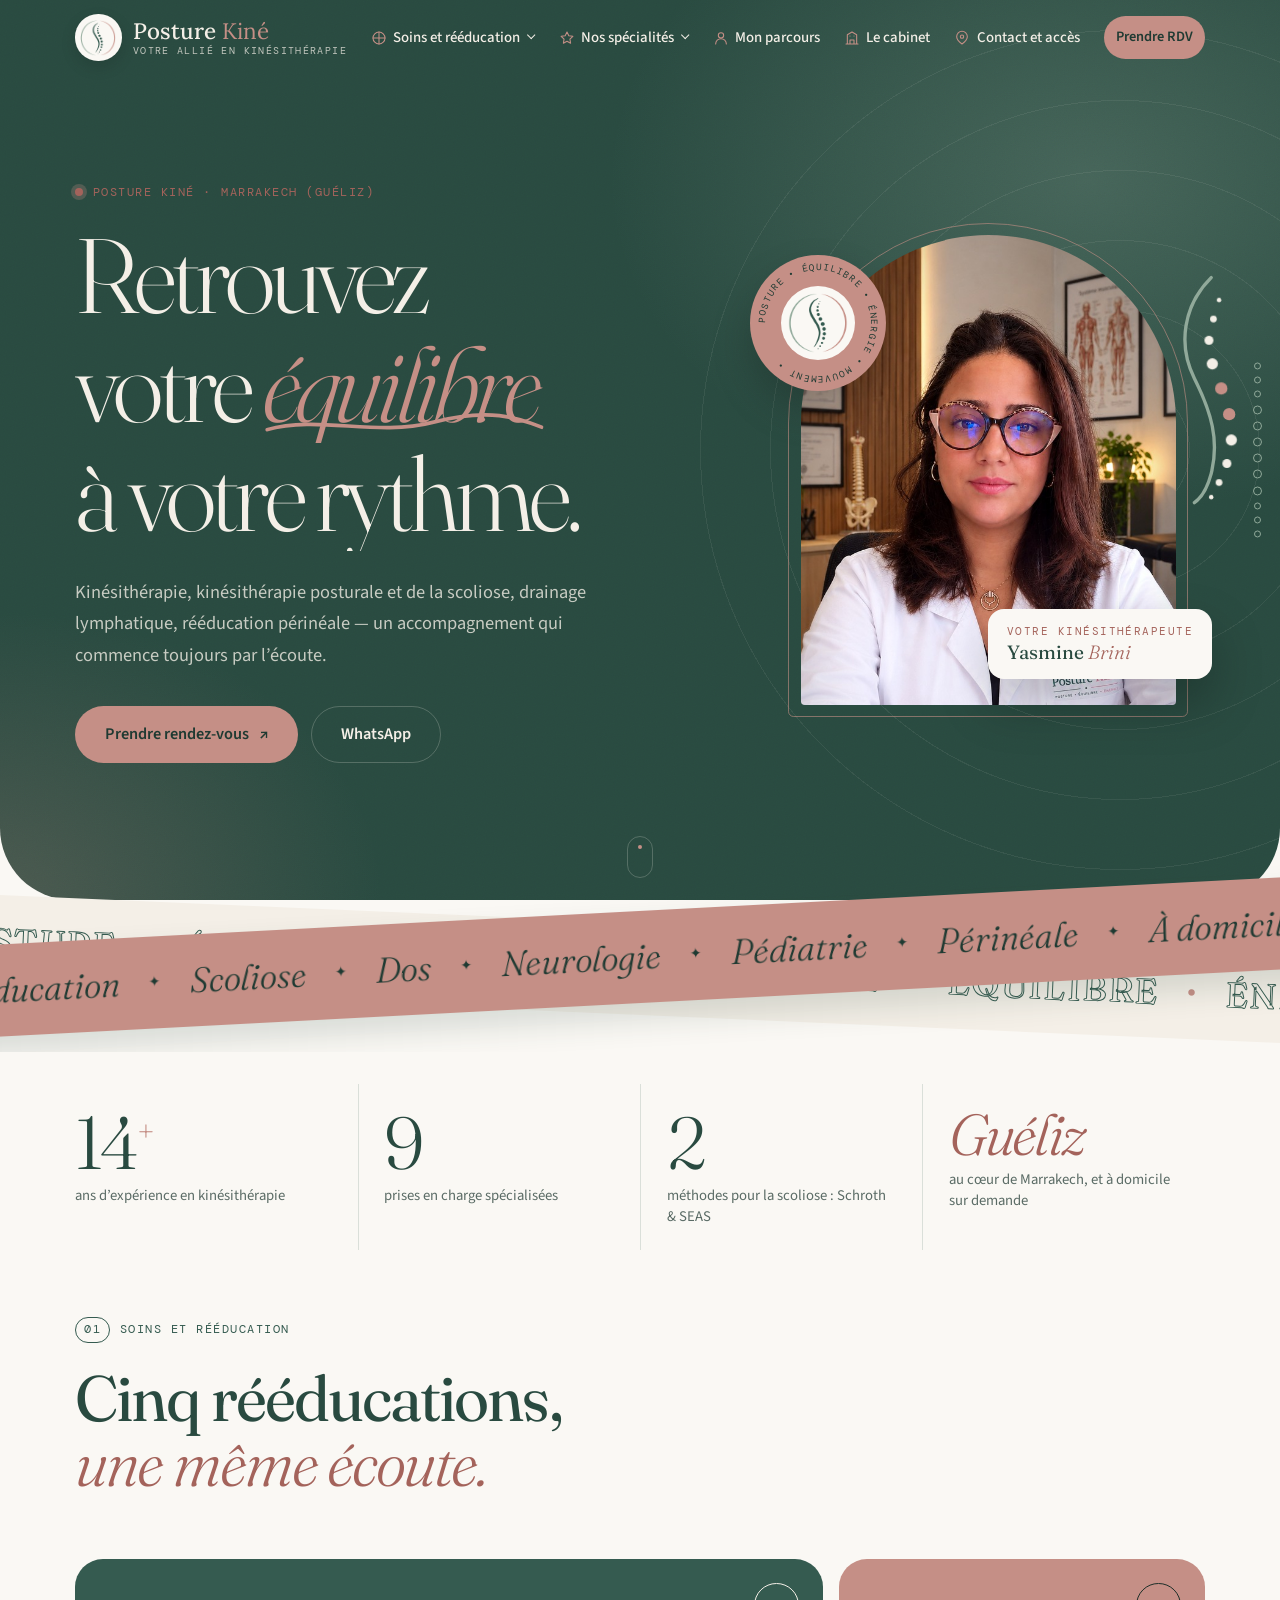
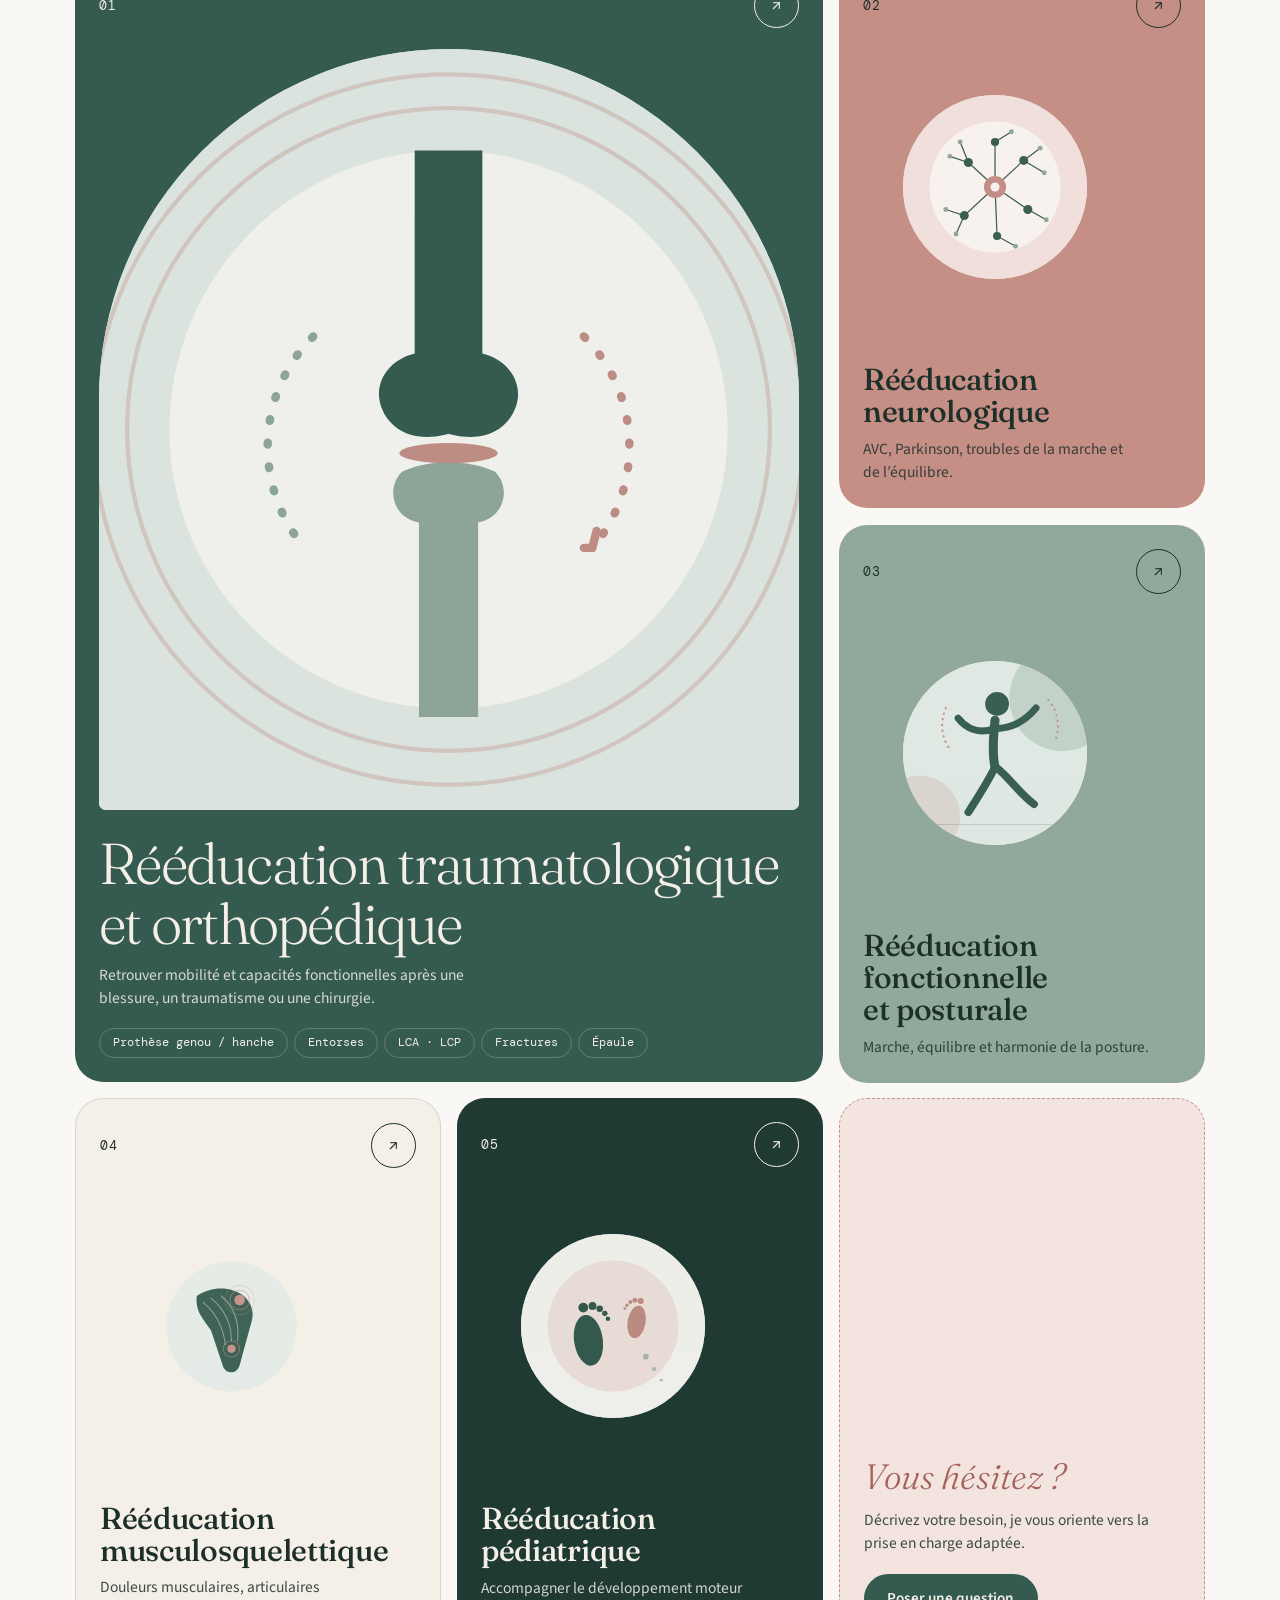
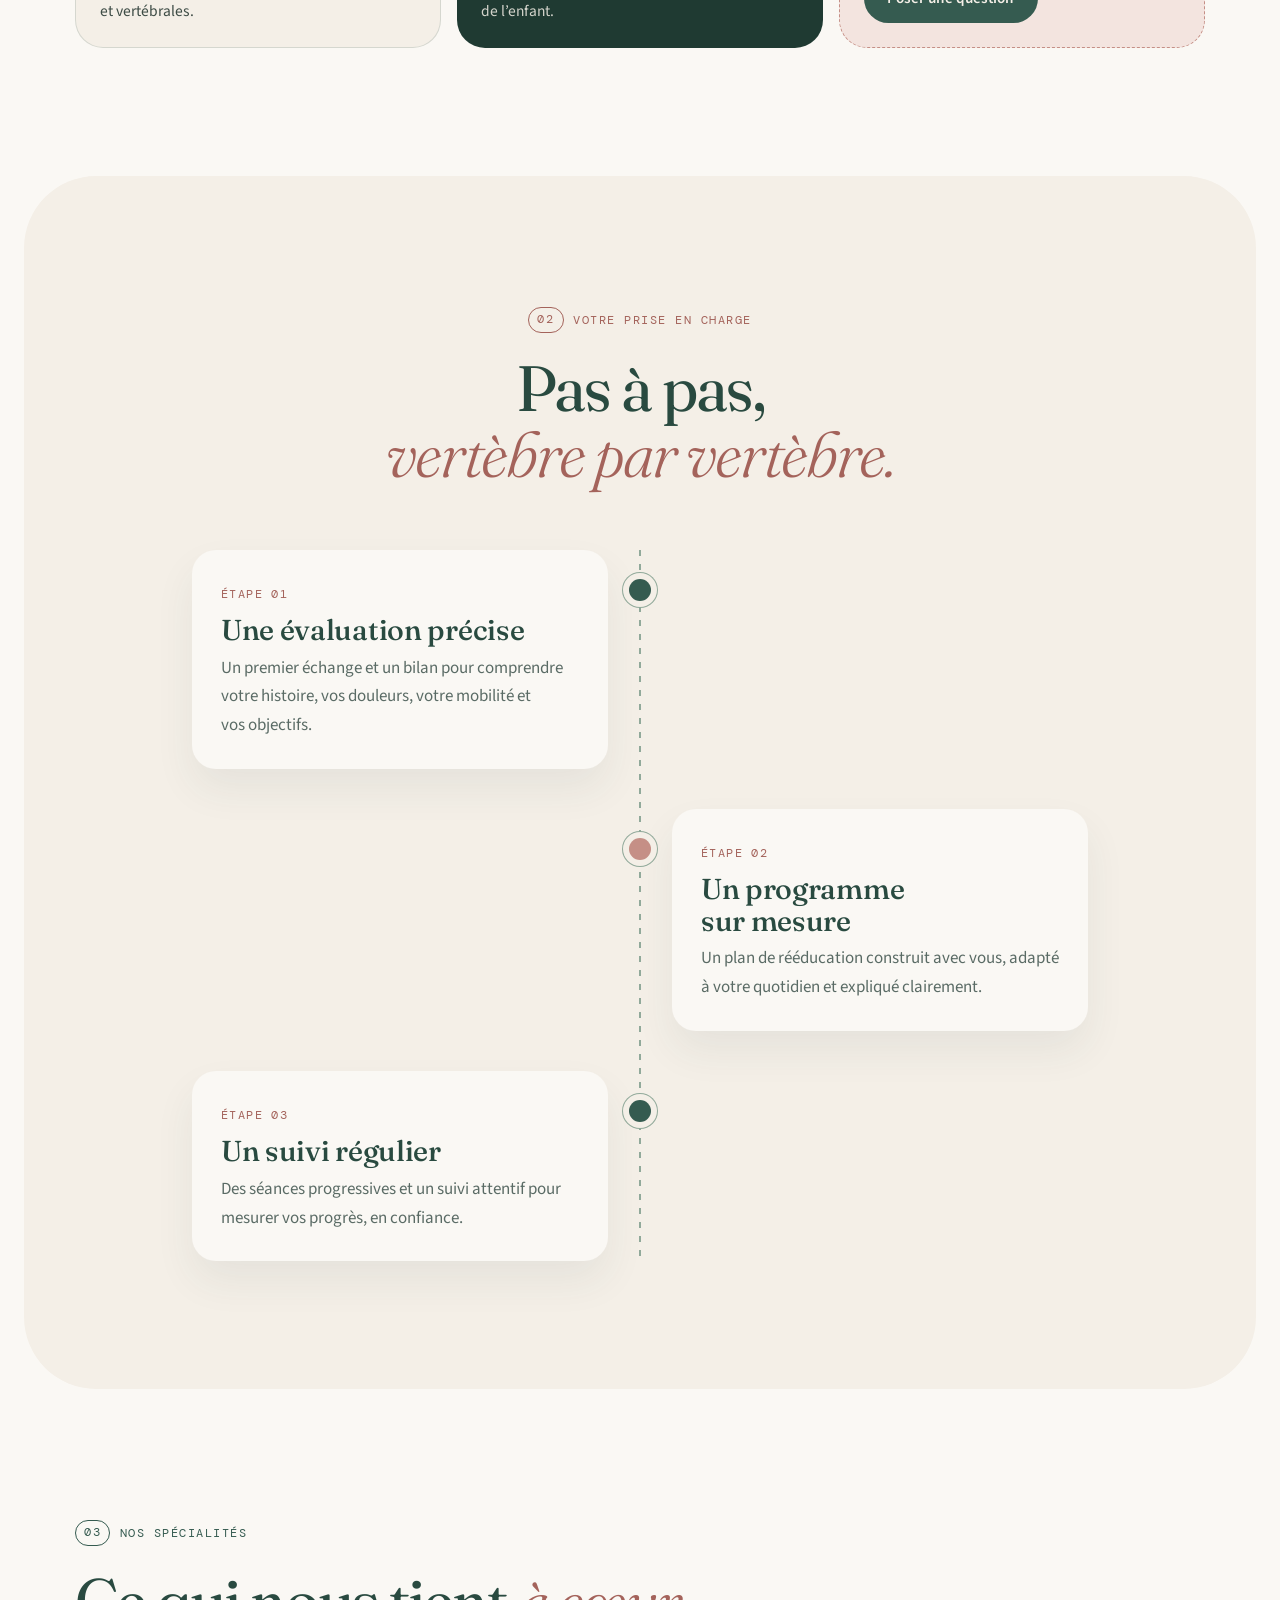
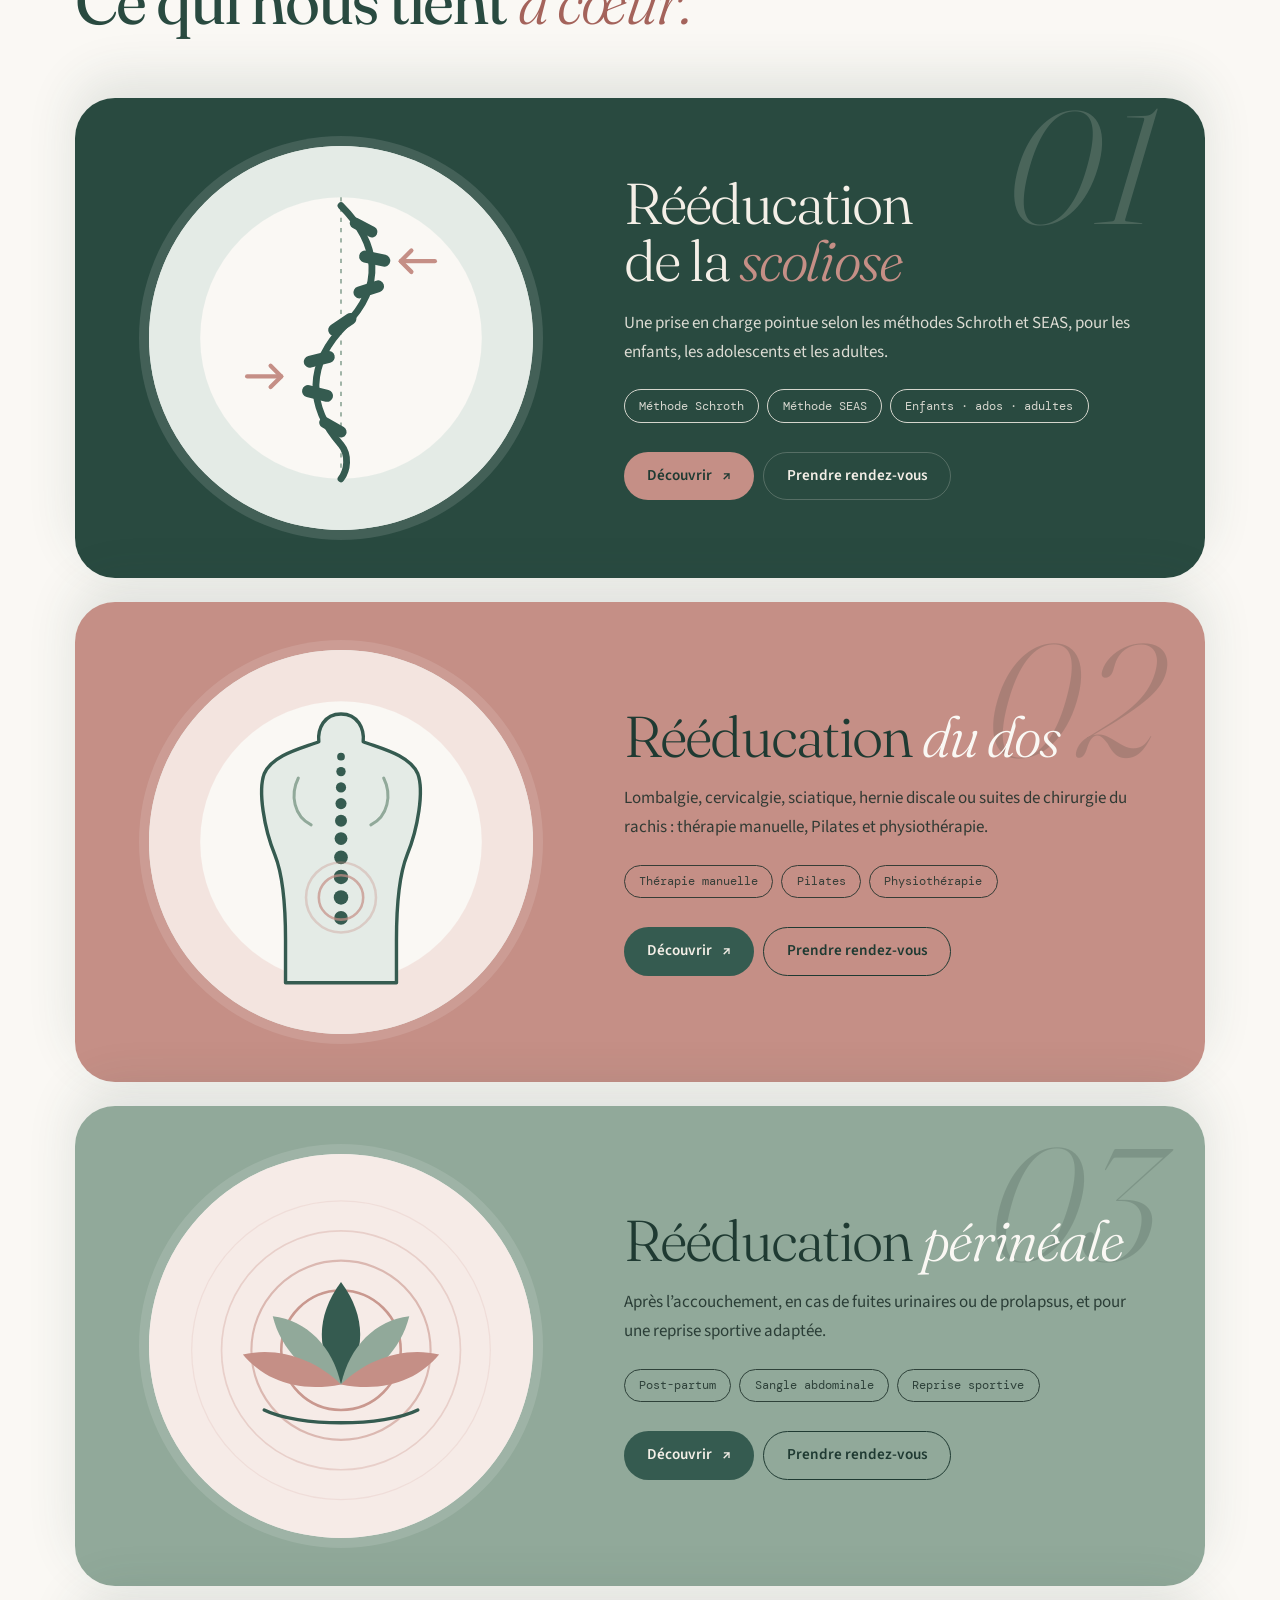
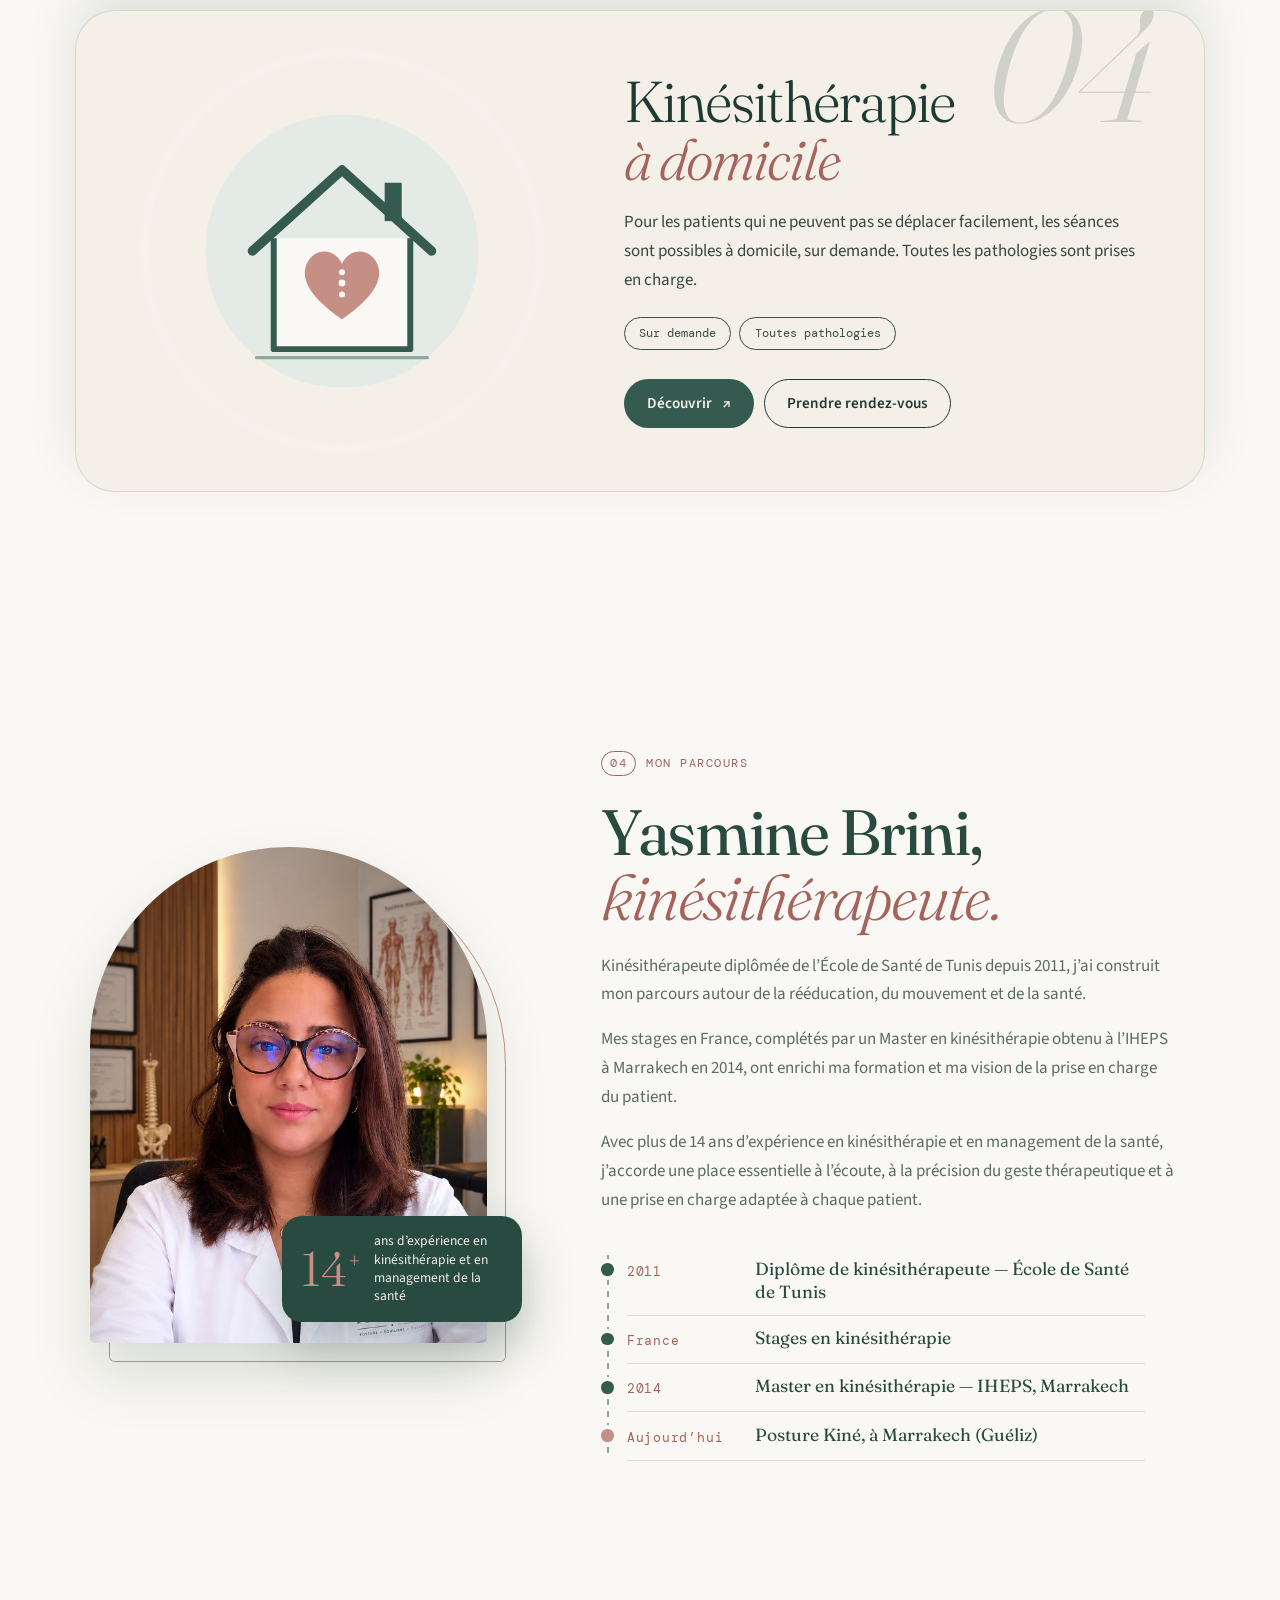
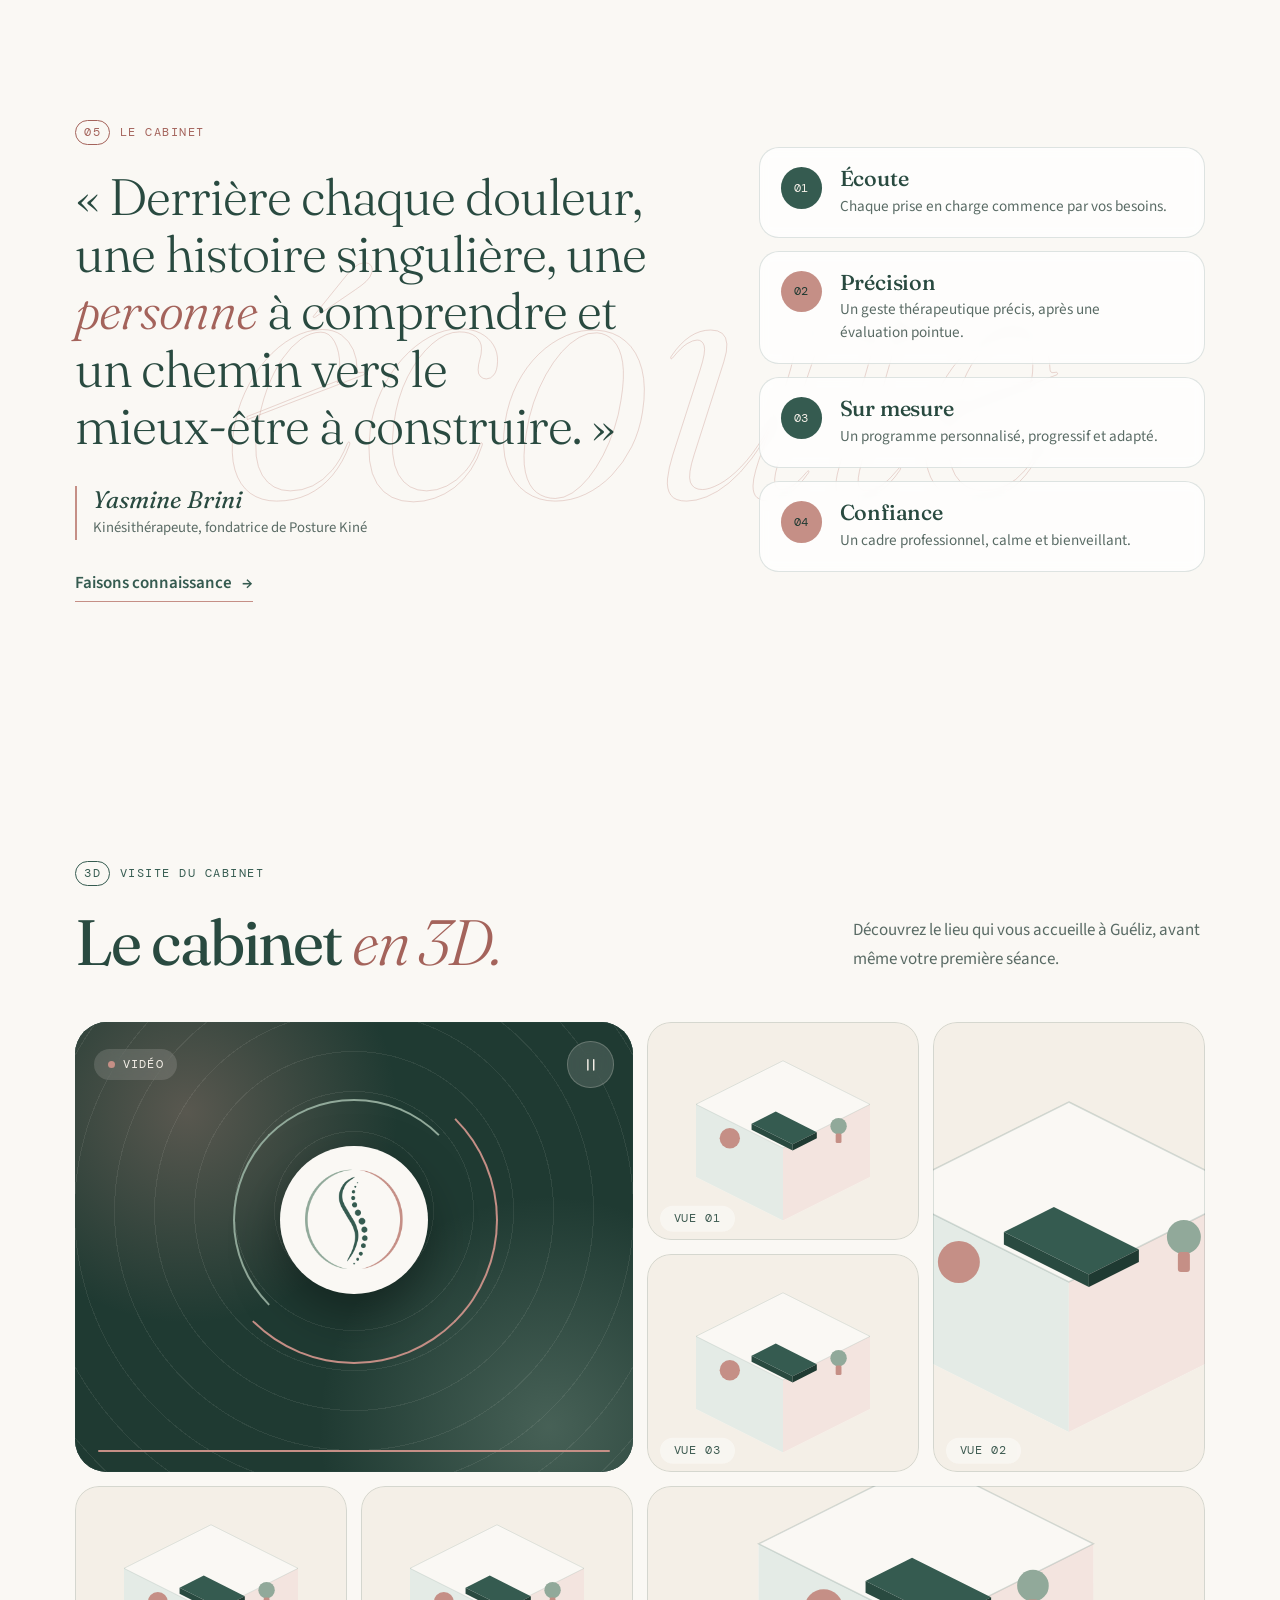
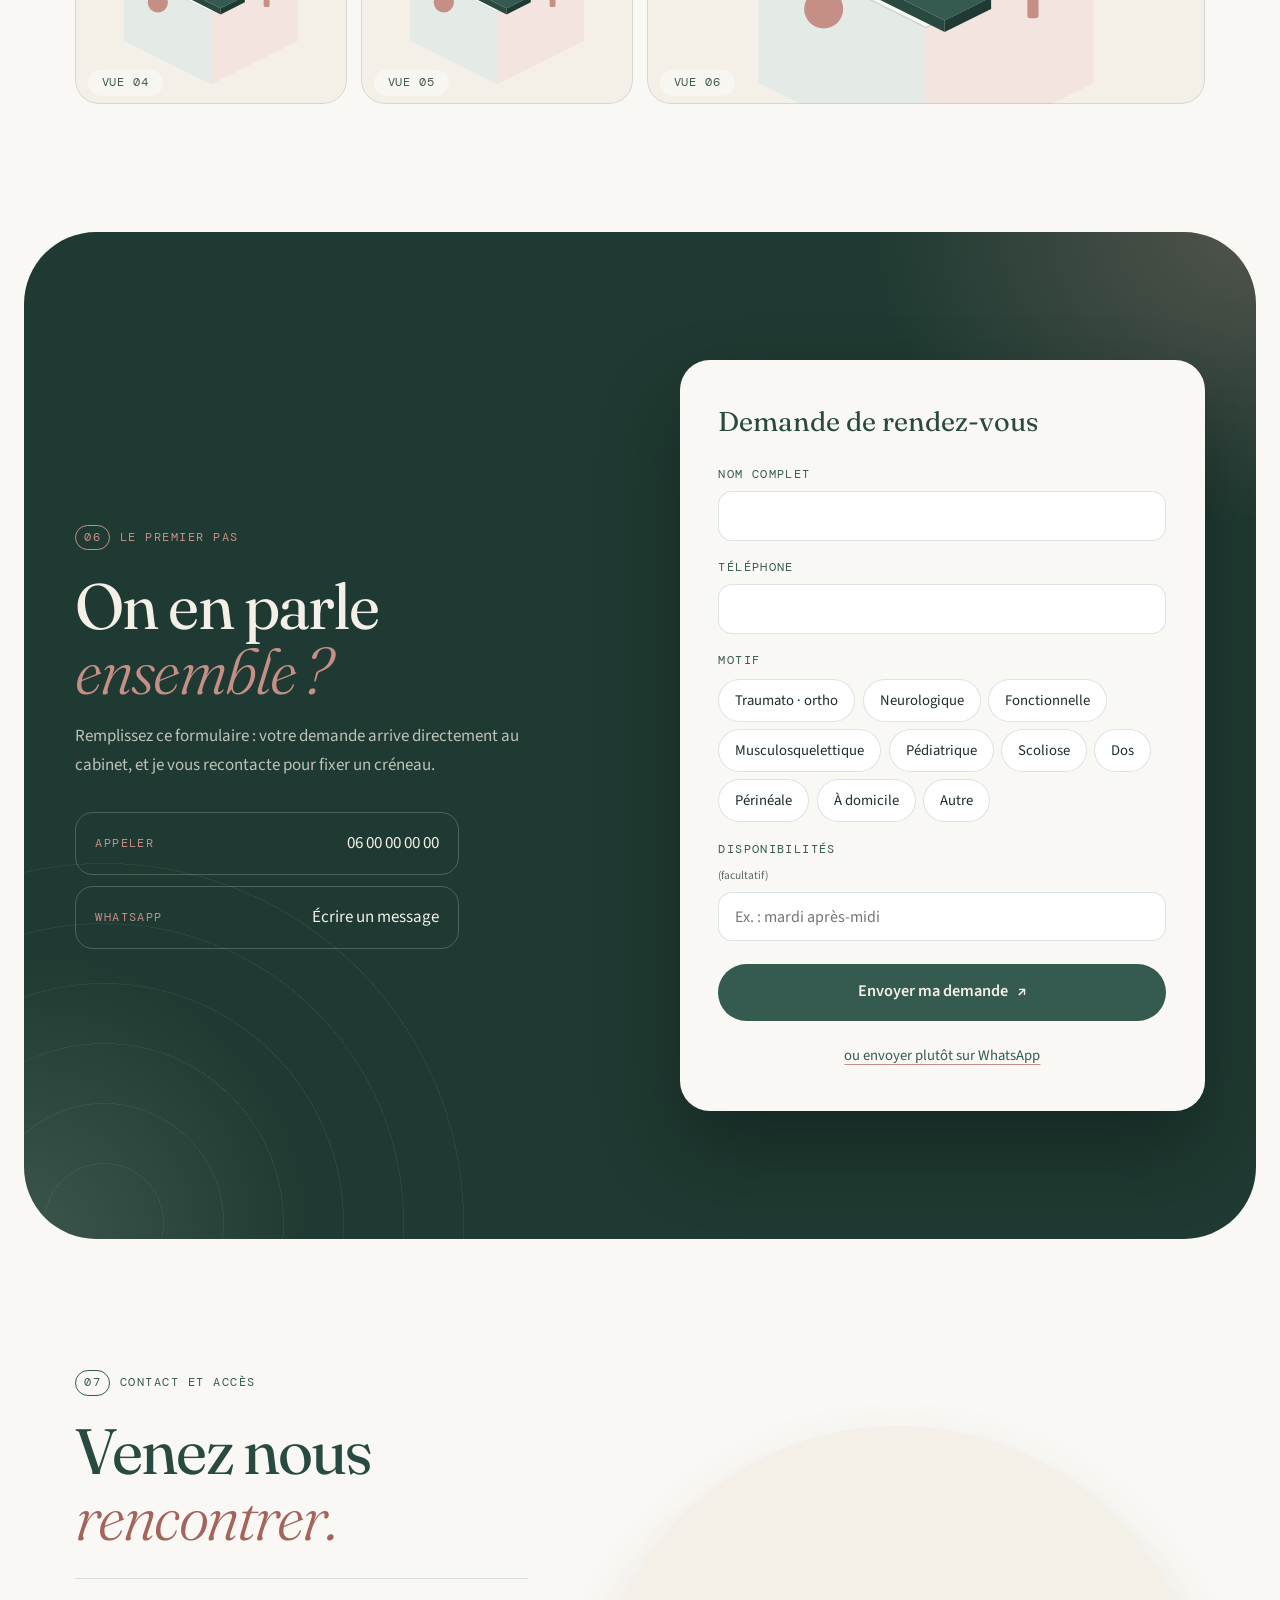
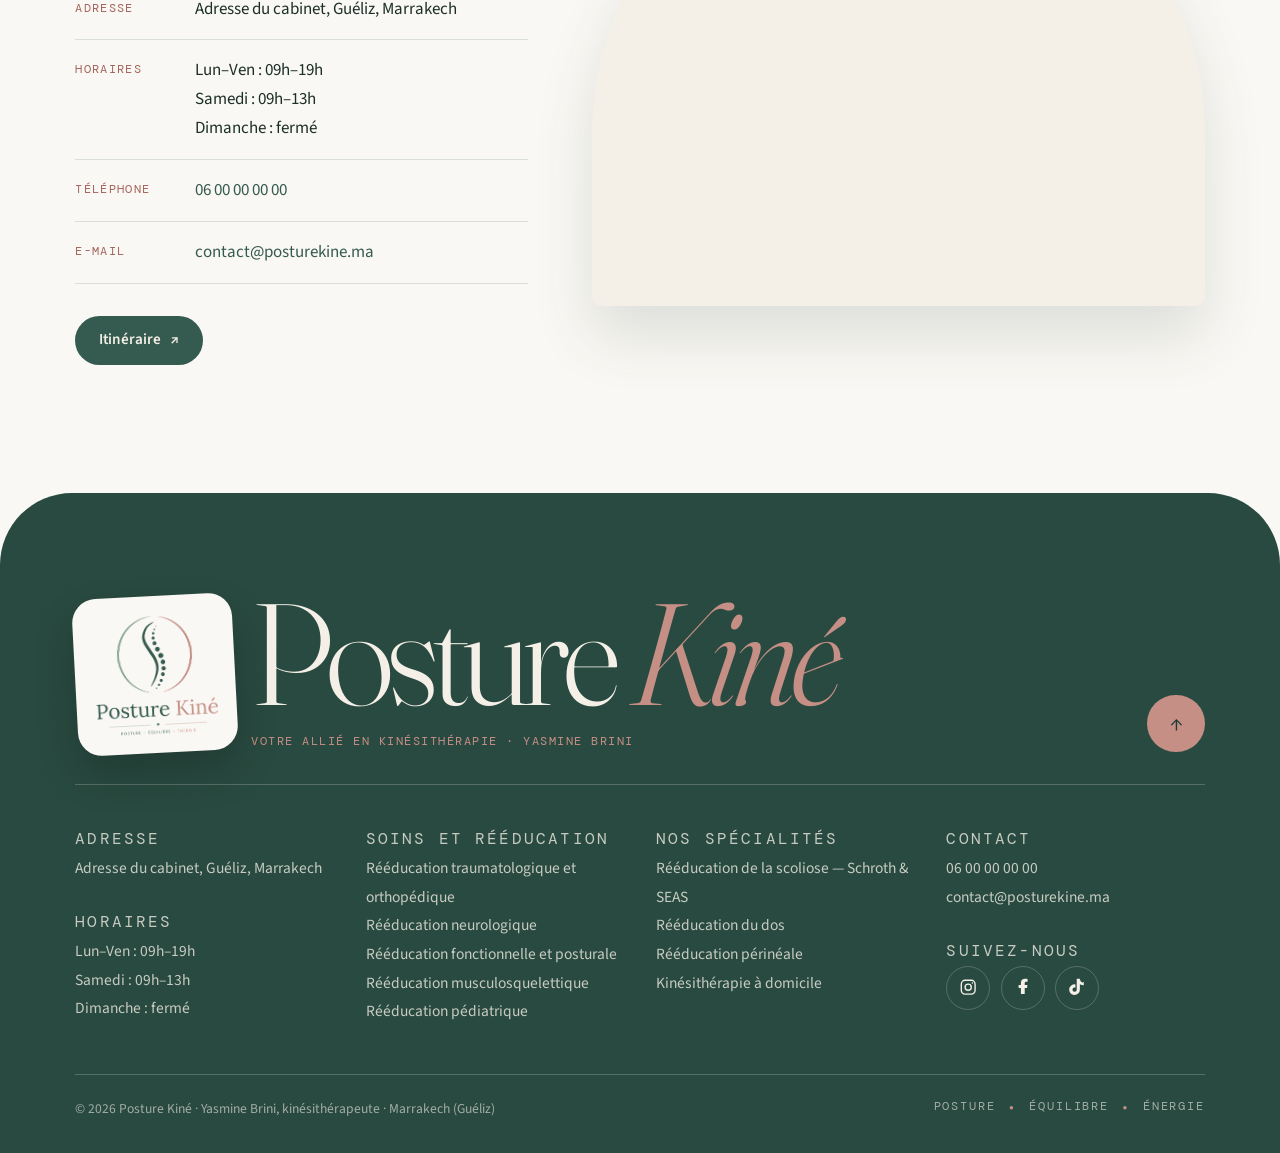
==== index.html @ db1b1964 "Initial commit" ====
<!doctype html>
<html lang="fr">
<head>
  <meta charset="UTF-8" />
  <meta name="viewport" content="width=device-width, initial-scale=1.0, viewport-fit=cover" />
  <meta name="theme-color" content="#294a40" />
  <title>Posture Kiné — Votre allié en kinésithérapie à Marrakech</title>
  <meta name="description" content="Posture Kiné, cabinet de kinésithérapie à Marrakech (Guéliz) : rééducation traumatologique, neurologique, fonctionnelle, pédiatrique, scoliose (Schroth & SEAS), dos, périnéale et à domicile. Yasmine Brini, kinésithérapeute." />
  <link rel="preconnect" href="https://fonts.googleapis.com" />
  <link rel="preconnect" href="https://fonts.gstatic.com" crossorigin />
  <link href="https://fonts.googleapis.com/css2?family=DM+Mono:wght@400;500&family=Fraunces:ital,opsz,wght@0,9..144,300..600;1,9..144,300..500&family=Lora:wght@400;500&family=Source+Sans+3:wght@400;500;600&display=swap" rel="stylesheet" />
  <link rel="icon" type="image/png" href="images/logo-emblem.png" />
  <link rel="stylesheet" href="style.css" />
  <script>
    // Intro avec le logo : une seule fois par visite, jamais si l'utilisateur limite les animations
    (function () {
      var root = document.documentElement
      var seen = false
      try { seen = sessionStorage.getItem('pk-intro') === '1'; sessionStorage.setItem('pk-intro', '1') } catch (e) {}
      if (seen || matchMedia('(prefers-reduced-motion: reduce)').matches) { root.classList.add('no-intro'); return }
      root.classList.add('is-intro')
      setTimeout(function () { root.classList.remove('is-intro') }, 1700)
    })()
  </script>
</head>
<body>

<div class="intro" aria-hidden="true">
  <div class="intro__emblem">
    <svg class="intro__arcs" viewBox="0 0 200 200">
      <path class="intro__arc intro__arc--sage" d="M92 12 A88 88 0 0 0 88 188"/>
      <path class="intro__arc intro__arc--rose" d="M108 12 A88 88 0 0 1 112 188"/>
    </svg>
    <img src="images/logo-emblem.png" alt="" />
  </div>
  <p class="intro__name">Posture <em>Kiné</em></p>
  <p class="intro__tag">Posture · Équilibre · Énergie</p>
</div>

<div data-site-header></div>

<main id="main">

  <!-- ═════════ HERO ═════════ -->
  <section class="hero" id="accueil" aria-label="Accueil">
    <div class="hero__grain" aria-hidden="true"></div>
    <div class="hero__rings" aria-hidden="true"></div>

    <div class="hero__shell">
      <div class="hero__content">
        <p class="label label--rose"><span class="label__dot"></span>Posture Kiné · <span data-city>Marrakech (Guéliz)</span></p>
        <h1 class="hero__title">
          <span class="line"><span>Retrouvez</span></span>
          <span class="line"><span>votre <em>équilibre<svg class="scribble" viewBox="0 0 300 24" preserveAspectRatio="none" aria-hidden="true"><path d="M4 16 C60 4 120 22 180 10 S270 6 296 14"/></svg></em></span></span>
          <span class="line"><span>à votre rythme.</span></span>
        </h1>
        <p class="hero__lead">Kinésithérapie, kinésithérapie posturale et de la scoliose, drainage lymphatique, rééducation périnéale — un accompagnement qui commence toujours par l’écoute.</p>
        <div class="hero__cta">
          <a class="cta cta--rose cta--lg" href="#prendre-rendez-vous">Prendre rendez-vous <span class="cta__arrow" aria-hidden="true">↗</span></a>
          <a class="cta cta--line-light cta--lg" href="#" data-whatsapp target="_blank" rel="noopener noreferrer">WhatsApp</a>
        </div>
      </div>

      <div class="hero__visual">
        <div class="hero__arch">
          <div class="media media--arch" data-label="Photo de Yasmine Brini">
            <img src="images/yasmine-brini.jpg" alt="Yasmine Brini, kinésithérapeute" width="900" height="1125" fetchpriority="high" />
          </div>
        </div>

        <!-- badge circulaire qui tourne -->
        <div class="spin-badge" aria-hidden="true">
          <svg viewBox="0 0 200 200">
            <defs><path id="circle-path" d="M100 100 m-78 0 a78 78 0 1 1 156 0 a78 78 0 1 1 -156 0"/></defs>
            <text><textPath href="#circle-path">POSTURE • ÉQUILIBRE • ÉNERGIE • MOUVEMENT • </textPath></text>
          </svg>
          <span class="spin-badge__center"><img src="images/logo-emblem.png" alt="" width="64" height="64" /></span>
        </div>

        <!-- colonne animée -->
        <svg class="hero__spine" viewBox="0 0 120 420" aria-hidden="true">
          <path class="hero__spine-line" d="M70 10 C20 60 10 130 40 190 C70 250 85 300 70 360 C62 390 50 405 40 412"/>
          <g class="hero__spine-dots">
            <circle cx="84" cy="50" r="4"/><circle cx="74" cy="84" r="6"/><circle cx="66" cy="122" r="8"/><circle cx="72" cy="164" r="10"/>
            <circle cx="88" cy="208" r="11"/><circle cx="102" cy="254" r="11"/><circle cx="106" cy="300" r="10"/><circle cx="98" cy="342" r="8"/>
            <circle cx="84" cy="376" r="6"/><circle cx="70" cy="402" r="4"/>
          </g>
        </svg>

        <div class="hero__note">
          <span class="hero__note-kicker">Votre kinésithérapeute</span>
          <span class="hero__note-text">Yasmine <em>Brini</em></span>
        </div>
      </div>
    </div>

    <a class="hero__scroll" href="#soins" aria-label="Découvrir les soins"><span></span></a>
  </section>

  <!-- ═════════ RUBANS CROISÉS ═════════ -->
  <div class="ribbons" aria-hidden="true">
    <div class="ribbon ribbon--rose">
      <div class="ribbon__track">
        <span>Rééducation</span><b>✦</b><span>Scoliose</span><b>✦</b><span>Dos</span><b>✦</b><span>Neurologie</span><b>✦</b><span>Pédiatrie</span><b>✦</b><span>Périnéale</span><b>✦</b><span>À domicile</span><b>✦</b>
        <span>Rééducation</span><b>✦</b><span>Scoliose</span><b>✦</b><span>Dos</span><b>✦</b><span>Neurologie</span><b>✦</b><span>Pédiatrie</span><b>✦</b><span>Périnéale</span><b>✦</b><span>À domicile</span><b>✦</b>
      </div>
    </div>
    <div class="ribbon ribbon--outline">
      <div class="ribbon__track ribbon__track--reverse">
        <span>Posture</span><b>●</b><span>Équilibre</span><b>●</b><span>Énergie</span><b>●</b><span>Posture</span><b>●</b><span>Équilibre</span><b>●</b><span>Énergie</span><b>●</b>
        <span>Posture</span><b>●</b><span>Équilibre</span><b>●</b><span>Énergie</span><b>●</b><span>Posture</span><b>●</b><span>Équilibre</span><b>●</b><span>Énergie</span><b>●</b>
      </div>
    </div>
  </div>

  <!-- ═════════ CHIFFRES ═════════ -->
  <section class="stats" aria-label="Posture Kiné en chiffres">
    <ul class="stats__list section__inner">
      <li class="stat reveal"><span class="stat__num"><span data-count="14">14</span><sup>+</sup></span><span class="stat__label">ans d’expérience en kinésithérapie</span></li>
      <li class="stat reveal"><span class="stat__num"><span data-count="9">9</span></span><span class="stat__label">prises en charge spécialisées</span></li>
      <li class="stat reveal"><span class="stat__num"><span data-count="2">2</span></span><span class="stat__label">méthodes pour la scoliose : Schroth &amp; SEAS</span></li>
      <li class="stat reveal"><span class="stat__num stat__num--text">Guéliz</span><span class="stat__label">au cœur de Marrakech, et à domicile sur demande</span></li>
    </ul>
  </section>

  <!-- ═════════ 01 SOINS ET RÉÉDUCATION (BENTO) ═════════ -->
  <section class="section soins" id="soins">
    <div class="section__inner">
      <div class="section-head reveal">
        <p class="label"><span class="label__num">01</span>Soins et rééducation</p>
        <h2>Cinq rééducations,<br /><em>une même écoute.</em></h2>
      </div>

      <ul class="bento">
        <li class="tile tile--forest tile--big reveal">
          <div class="tile__top"><span class="tile__num">01</span><span class="tile__go" aria-hidden="true">↗</span></div>
          <div class="tile__media media" data-label="Traumatologique et orthopédique"><img src="images/reeducation-traumatologique-orthopedique.jpg" alt="" loading="lazy" /></div>
          <h3>Rééducation traumatologique et orthopédique</h3>
          <p>Retrouver mobilité et capacités fonctionnelles après une blessure, un traumatisme ou une chirurgie.</p>
          <ul class="tile__tags"><li>Prothèse genou / hanche</li><li>Entorses</li><li>LCA · LCP</li><li>Fractures</li><li>Épaule</li></ul>
          <a class="tile__link" href="soins/reeducation-traumatologique-orthopedique.html"><span class="sr-only">Découvrir : Rééducation traumatologique et orthopédique</span></a>
        </li>
        <li class="tile tile--rose reveal">
          <div class="tile__top"><span class="tile__num">02</span><span class="tile__go" aria-hidden="true">↗</span></div>
          <div class="tile__media media tile__media--round" data-label="Neurologique"><img src="images/reeducation-neurologique.jpg" alt="" loading="lazy" /></div>
          <h3>Rééducation neurologique</h3>
          <p>AVC, Parkinson, troubles de la marche et de l’équilibre.</p>
          <a class="tile__link" href="soins/reeducation-neurologique.html"><span class="sr-only">Découvrir : Rééducation neurologique</span></a>
        </li>
        <li class="tile tile--sage reveal">
          <div class="tile__top"><span class="tile__num">03</span><span class="tile__go" aria-hidden="true">↗</span></div>
          <div class="tile__media media tile__media--round" data-label="Fonctionnelle"><img src="images/reeducation-fonctionnelle-posturale.jpg" alt="" loading="lazy" /></div>
          <h3>Rééducation fonctionnelle et posturale</h3>
          <p>Marche, équilibre et harmonie de la posture.</p>
          <a class="tile__link" href="soins/reeducation-fonctionnelle-posturale.html"><span class="sr-only">Découvrir : Rééducation fonctionnelle et posturale</span></a>
        </li>
        <li class="tile tile--ivory reveal">
          <div class="tile__top"><span class="tile__num">04</span><span class="tile__go" aria-hidden="true">↗</span></div>
          <div class="tile__media media tile__media--round" data-label="Musculosquelettique"><img src="images/reeducation-musculosquelettique.jpg" alt="" loading="lazy" /></div>
          <h3>Rééducation musculosquelettique</h3>
          <p>Douleurs musculaires, articulaires et vertébrales.</p>
          <a class="tile__link" href="soins/reeducation-musculosquelettique.html"><span class="sr-only">Découvrir : Rééducation musculosquelettique</span></a>
        </li>
        <li class="tile tile--deep reveal">
          <div class="tile__top"><span class="tile__num">05</span><span class="tile__go" aria-hidden="true">↗</span></div>
          <div class="tile__media media tile__media--round" data-label="Pédiatrique"><img src="images/reeducation-pediatrique.jpg" alt="" loading="lazy" /></div>
          <h3>Rééducation pédiatrique</h3>
          <p>Accompagner le développement moteur de l’enfant.</p>
          <a class="tile__link" href="soins/reeducation-pediatrique.html"><span class="sr-only">Découvrir : Rééducation pédiatrique</span></a>
        </li>
        <li class="tile tile--ask reveal">
          <p class="tile__ask-title">Vous hésitez&nbsp;?</p>
          <p>Décrivez votre besoin, je vous oriente vers la prise en charge adaptée.</p>
          <a class="cta cta--forest" href="#" data-whatsapp target="_blank" rel="noopener noreferrer">Poser une question</a>
        </li>
      </ul>
    </div>
  </section>

  <!-- ═════════ 02 PRISE EN CHARGE (colonne vertébrale) ═════════ -->
  <section class="section parcours" id="prise-en-charge">
    <div class="section__inner">
      <div class="section-head section-head--center reveal">
        <p class="label label--rose"><span class="label__num">02</span>Votre prise en charge</p>
        <h2>Pas à pas,<br /><em>vertèbre par vertèbre.</em></h2>
      </div>

      <ol class="steps" data-steps>
        <li class="steps__spine" aria-hidden="true"><span class="steps__fill" data-steps-fill></span></li>
        <li class="step reveal">
          <span class="step__dot" aria-hidden="true"></span>
          <div class="step__card">
            <span class="step__num">Étape 01</span>
            <h3>Une évaluation précise</h3>
            <p>Un premier échange et un bilan pour comprendre votre histoire, vos douleurs, votre mobilité et vos objectifs.</p>
          </div>
        </li>
        <li class="step reveal">
          <span class="step__dot" aria-hidden="true"></span>
          <div class="step__card">
            <span class="step__num">Étape 02</span>
            <h3>Un programme sur mesure</h3>
            <p>Un plan de rééducation construit avec vous, adapté à votre quotidien et expliqué clairement.</p>
          </div>
        </li>
        <li class="step reveal">
          <span class="step__dot" aria-hidden="true"></span>
          <div class="step__card">
            <span class="step__num">Étape 03</span>
            <h3>Un suivi régulier</h3>
            <p>Des séances progressives et un suivi attentif pour mesurer vos progrès, en confiance.</p>
          </div>
        </li>
      </ol>
    </div>
  </section>

  <!-- ═════════ 03 NOS SPÉCIALITÉS (cartes empilées) ═════════ -->
  <section class="section specialites" id="specialites">
    <div class="section__inner">
      <div class="section-head reveal">
        <p class="label"><span class="label__num">03</span>Nos spécialités</p>
        <h2>Ce qui nous tient <em>à cœur.</em></h2>
      </div>

      <div class="stack">
        <article class="stack__card stack__card--forest">
          <div class="stack__media media" data-label="Scoliose"><img src="images/scoliose-schroth-seas.jpg" alt="" loading="lazy" /></div>
          <div class="stack__text">
            <span class="stack__big" aria-hidden="true">01</span>
            <h3>Rééducation de la <em>scoliose</em></h3>
            <p>Une prise en charge pointue selon les méthodes Schroth et SEAS, pour les enfants, les adolescents et les adultes.</p>
            <ul class="stack__list"><li>Méthode Schroth</li><li>Méthode SEAS</li><li>Enfants · ados · adultes</li></ul>
            <div class="stack__cta">
              <a class="cta cta--rose" href="soins/scoliose-schroth-seas.html">Découvrir <span class="cta__arrow" aria-hidden="true">↗</span></a>
              <a class="cta cta--line-light" href="#prendre-rendez-vous" data-motif="Rééducation de la scoliose">Prendre rendez-vous</a>
            </div>
          </div>
        </article>

        <article class="stack__card stack__card--rose">
          <div class="stack__media media" data-label="Dos"><img src="images/reeducation-du-dos.jpg" alt="" loading="lazy" /></div>
          <div class="stack__text">
            <span class="stack__big" aria-hidden="true">02</span>
            <h3>Rééducation <em>du dos</em></h3>
            <p>Lombalgie, cervicalgie, sciatique, hernie discale ou suites de chirurgie du rachis : thérapie manuelle, Pilates et physiothérapie.</p>
            <ul class="stack__list"><li>Thérapie manuelle</li><li>Pilates</li><li>Physiothérapie</li></ul>
            <div class="stack__cta">
              <a class="cta cta--forest" href="soins/reeducation-du-dos.html">Découvrir <span class="cta__arrow" aria-hidden="true">↗</span></a>
              <a class="cta cta--line-dark" href="#prendre-rendez-vous" data-motif="Rééducation du dos">Prendre rendez-vous</a>
            </div>
          </div>
        </article>

        <article class="stack__card stack__card--sage">
          <div class="stack__media media" data-label="Rééducation périnéale"><img src="images/reeducation-perineale.jpg" alt="" loading="lazy" /></div>
          <div class="stack__text">
            <span class="stack__big" aria-hidden="true">03</span>
            <h3>Rééducation <em>périnéale</em></h3>
            <p>Après l’accouchement, en cas de fuites urinaires ou de prolapsus, et pour une reprise sportive adaptée.</p>
            <ul class="stack__list"><li>Post-partum</li><li>Sangle abdominale</li><li>Reprise sportive</li></ul>
            <div class="stack__cta">
              <a class="cta cta--forest" href="soins/reeducation-perineale.html">Découvrir <span class="cta__arrow" aria-hidden="true">↗</span></a>
              <a class="cta cta--line-dark" href="#prendre-rendez-vous" data-motif="Rééducation périnéale">Prendre rendez-vous</a>
            </div>
          </div>
        </article>

        <article class="stack__card stack__card--ivory">
          <div class="stack__media media" data-label="À domicile"><img src="images/kinesitherapie-a-domicile.jpg" alt="" loading="lazy" /></div>
          <div class="stack__text">
            <span class="stack__big" aria-hidden="true">04</span>
            <h3>Kinésithérapie <em>à domicile</em></h3>
            <p>Pour les patients qui ne peuvent pas se déplacer facilement, les séances sont possibles à domicile, sur demande. Toutes les pathologies sont prises en charge.</p>
            <ul class="stack__list"><li>Sur demande</li><li>Toutes pathologies</li></ul>
            <div class="stack__cta">
              <a class="cta cta--forest" href="soins/kinesitherapie-a-domicile.html">Découvrir <span class="cta__arrow" aria-hidden="true">↗</span></a>
              <a class="cta cta--line-dark" href="#prendre-rendez-vous" data-motif="Kinésithérapie à domicile">Prendre rendez-vous</a>
            </div>
          </div>
        </article>
      </div>
    </div>
  </section>

  <!-- ═════════ 04 MON PARCOURS ═════════ -->
  <section class="section bio" id="mon-parcours">
    <div class="section__inner bio__grid">
      <div class="bio__visual reveal">
        <div class="bio__photo media" data-label="Yasmine Brini"><img src="images/yasmine-brini.jpg" alt="Yasmine Brini dans son cabinet Posture Kiné" loading="lazy" /></div>
        <div class="bio__stat">
          <span class="bio__stat-num">14<sup>+</sup></span>
          <span class="bio__stat-text">ans d’expérience en kinésithérapie et en management de la santé</span>
        </div>
      </div>

      <div class="bio__text reveal">
        <p class="label label--rose"><span class="label__num">04</span>Mon parcours</p>
        <h2>Yasmine Brini,<br /><em>kinésithérapeute.</em></h2>
        <p>Kinésithérapeute diplômée de l’École de Santé de Tunis depuis 2011, j’ai construit mon parcours autour de la rééducation, du mouvement et de la santé.</p>
        <p>Mes stages en France, complétés par un Master en kinésithérapie obtenu à l’IHEPS à Marrakech en 2014, ont enrichi ma formation et ma vision de la prise en charge du patient.</p>
        <p>Avec plus de 14 ans d’expérience en kinésithérapie et en management de la santé, j’accorde une place essentielle à l’écoute, à la précision du geste thérapeutique et à une prise en charge adaptée à chaque patient.</p>

        <ol class="timeline">
          <li><span class="timeline__year">2011</span><span class="timeline__what">Diplôme de kinésithérapeute — École de Santé de Tunis</span></li>
          <li><span class="timeline__year">France</span><span class="timeline__what">Stages en kinésithérapie</span></li>
          <li><span class="timeline__year">2014</span><span class="timeline__what">Master en kinésithérapie — IHEPS, Marrakech</span></li>
          <li><span class="timeline__year">Aujourd’hui</span><span class="timeline__what">Posture Kiné, à Marrakech (Guéliz)</span></li>
        </ol>
      </div>
    </div>
  </section>

  <!-- ═════════ 05 LE CABINET ═════════ -->
  <section class="section cabinet" id="le-cabinet">
    <div class="cabinet__ghost" aria-hidden="true">écoute</div>
    <div class="section__inner cabinet__grid">
      <div class="cabinet__quote reveal">
        <p class="label label--rose"><span class="label__num">05</span>Le cabinet</p>
        <blockquote>
          <p>« Derrière chaque douleur, une histoire singulière, une <em>personne</em> à comprendre et un chemin vers le mieux-être à construire. »</p>
        </blockquote>
        <p class="cabinet__sign"><span>Yasmine Brini</span>Kinésithérapeute, fondatrice de Posture Kiné</p>
        <a class="link-arrow" href="#prendre-rendez-vous">Faisons connaissance <span aria-hidden="true">→</span></a>
      </div>
      <ul class="cabinet__values">
        <li class="reveal"><span class="cabinet__icon" aria-hidden="true">01</span><div><h3>Écoute</h3><p>Chaque prise en charge commence par vos besoins.</p></div></li>
        <li class="reveal"><span class="cabinet__icon" aria-hidden="true">02</span><div><h3>Précision</h3><p>Un geste thérapeutique précis, après une évaluation pointue.</p></div></li>
        <li class="reveal"><span class="cabinet__icon" aria-hidden="true">03</span><div><h3>Sur mesure</h3><p>Un programme personnalisé, progressif et adapté.</p></div></li>
        <li class="reveal"><span class="cabinet__icon" aria-hidden="true">04</span><div><h3>Confiance</h3><p>Un cadre professionnel, calme et bienveillant.</p></div></li>
      </ul>
    </div>
  </section>

  <!-- Visite du cabinet en 3D -->
  <section class="section galerie" id="galerie">
    <div class="section__inner">
      <div class="galerie__head reveal">
        <div>
          <p class="label"><span class="label__num">3D</span>Visite du cabinet</p>
          <h2>Le cabinet <em>en 3D.</em></h2>
        </div>
        <p class="galerie__intro">Découvrez le lieu qui vous accueille à Guéliz, avant même votre première séance.</p>
      </div>

      <ul class="galerie__grid">
        <!-- Vidéo : déposez votre fichier dans videos/presentation.mp4 -->
        <li class="galerie__item galerie__item--video reveal">
          <div class="video" data-video-wrap>
            <video data-video src="videos/presentation.mp4" muted loop playsinline autoplay preload="metadata"></video>

            <!-- Film animé provisoire, affiché tant qu'il n'y a pas de vraie vidéo -->
            <div class="film" aria-label="Film de présentation Posture Kiné" role="img">
              <div class="film__rings"></div>
              <div class="film__emblem">
                <span class="film__arc film__arc--sage"></span>
                <span class="film__arc film__arc--rose"></span>
                <img src="images/logo-emblem.png" alt="" />
              </div>
              <div class="film__words" aria-hidden="true">
                <span>Posture</span><span>Équilibre</span><span>Énergie</span><span>Posture Kiné</span>
              </div>
              <div class="film__bar"><span></span></div>
            </div>

            <div class="video__ui">
              <span class="video__tag"><span class="video__rec"></span>Vidéo</span>
              <button class="video__btn" type="button" data-video-toggle aria-label="Mettre en pause">
                <svg viewBox="0 0 24 24" aria-hidden="true" class="icon-pause"><path d="M8 5v14M16 5v14"/></svg>
                <svg viewBox="0 0 24 24" aria-hidden="true" class="icon-play"><path d="M7 5l12 7-12 7z"/></svg>
              </button>
            </div>
          </div>
        </li>
        <!-- Photos 3D : déposez images/galerie-1.jpg … galerie-6.jpg -->
        <li class="galerie__item reveal"><button type="button" class="galerie__btn" data-lightbox><span class="media"><img src="images/galerie-1.jpg" alt="Vue 3D du cabinet Posture Kiné — 1" loading="lazy" /></span><span class="galerie__cap">Vue 01</span></button></li>
        <li class="galerie__item galerie__item--tall reveal"><button type="button" class="galerie__btn" data-lightbox><span class="media"><img src="images/galerie-2.jpg" alt="Vue 3D du cabinet Posture Kiné — 2" loading="lazy" /></span><span class="galerie__cap">Vue 02</span></button></li>
        <li class="galerie__item reveal"><button type="button" class="galerie__btn" data-lightbox><span class="media"><img src="images/galerie-3.jpg" alt="Vue 3D du cabinet Posture Kiné — 3" loading="lazy" /></span><span class="galerie__cap">Vue 03</span></button></li>
        <li class="galerie__item reveal"><button type="button" class="galerie__btn" data-lightbox><span class="media"><img src="images/galerie-4.jpg" alt="Vue 3D du cabinet Posture Kiné — 4" loading="lazy" /></span><span class="galerie__cap">Vue 04</span></button></li>
        <li class="galerie__item reveal"><button type="button" class="galerie__btn" data-lightbox><span class="media"><img src="images/galerie-5.jpg" alt="Vue 3D du cabinet Posture Kiné — 5" loading="lazy" /></span><span class="galerie__cap">Vue 05</span></button></li>
        <li class="galerie__item galerie__item--wide reveal"><button type="button" class="galerie__btn" data-lightbox><span class="media"><img src="images/galerie-6.jpg" alt="Vue 3D du cabinet Posture Kiné — 6" loading="lazy" /></span><span class="galerie__cap">Vue 06</span></button></li>
      </ul>
    </div>
  </section>

  <dialog class="lightbox" data-lightbox-dialog aria-label="Galerie">
    <button class="lightbox__close" type="button" data-lightbox-close aria-label="Fermer">✕</button>
    <button class="lightbox__nav lightbox__nav--prev" type="button" data-lightbox-prev aria-label="Image précédente">←</button>
    <figure class="lightbox__figure">
      <img data-lightbox-img alt="" />
      <figcaption data-lightbox-cap></figcaption>
    </figure>
    <button class="lightbox__nav lightbox__nav--next" type="button" data-lightbox-next aria-label="Image suivante">→</button>
  </dialog>

  <!-- ═════════ 06 RENDEZ-VOUS ═════════ -->
  <section class="section rdv" id="prendre-rendez-vous">
    <div class="rdv__rings" aria-hidden="true"></div>
    <div class="section__inner rdv__grid">
      <div class="rdv__intro reveal">
        <p class="label label--rose"><span class="label__num">06</span>Le premier pas</p>
        <h2>On en parle <em>ensemble&nbsp;?</em></h2>
        <p>Remplissez ce formulaire : votre demande arrive directement au cabinet, et je vous recontacte pour fixer un créneau.</p>
        <div class="rdv__direct">
          <a href="#" data-phone><span class="rdv__direct-label">Appeler</span><span data-phone-text></span></a>
          <a href="#" data-whatsapp target="_blank" rel="noopener noreferrer"><span class="rdv__direct-label">WhatsApp</span><span>Écrire un message</span></a>
        </div>
      </div>
      <!-- Netlify Forms : chaque demande est envoyée par e-mail (à configurer dans Netlify > Notifications) -->
      <form class="rdv-form reveal" name="rendez-vous" method="POST" data-netlify="true" netlify-honeypot="bot-field" data-rdv-form>
        <input type="hidden" name="form-name" value="rendez-vous" />
        <p hidden><label>Ne pas remplir <input name="bot-field" /></label></p>
        <p class="rdv-form__title">Demande de rendez-vous</p>
        <label>Nom complet
          <input name="nom" type="text" autocomplete="name" required />
        </label>
        <label>Téléphone
          <input name="tel" type="tel" autocomplete="tel" inputmode="tel" required />
        </label>
        <fieldset class="chips">
          <legend>Motif</legend>
          <label class="chip"><input type="radio" name="motif" value="Rééducation traumatologique et orthopédique" required /><span>Traumato · ortho</span></label>
          <label class="chip"><input type="radio" name="motif" value="Rééducation neurologique" /><span>Neurologique</span></label>
          <label class="chip"><input type="radio" name="motif" value="Rééducation fonctionnelle et posturale" /><span>Fonctionnelle</span></label>
          <label class="chip"><input type="radio" name="motif" value="Rééducation musculosquelettique" /><span>Musculosquelettique</span></label>
          <label class="chip"><input type="radio" name="motif" value="Rééducation pédiatrique" /><span>Pédiatrique</span></label>
          <label class="chip"><input type="radio" name="motif" value="Rééducation de la scoliose" /><span>Scoliose</span></label>
          <label class="chip"><input type="radio" name="motif" value="Rééducation du dos" /><span>Dos</span></label>
          <label class="chip"><input type="radio" name="motif" value="Rééducation périnéale" /><span>Périnéale</span></label>
          <label class="chip"><input type="radio" name="motif" value="Kinésithérapie à domicile" /><span>À domicile</span></label>
          <label class="chip"><input type="radio" name="motif" value="Autre demande" /><span>Autre</span></label>
        </fieldset>
        <label>Disponibilités <span class="optional">(facultatif)</span>
          <input name="dispo" type="text" placeholder="Ex. : mardi après-midi" />
        </label>
        <button class="cta cta--forest cta--lg" type="submit" data-rdv-submit>Envoyer ma demande <span class="cta__arrow" aria-hidden="true">↗</span></button>
        <button class="rdv-form__alt" type="button" data-rdv-whatsapp>ou envoyer plutôt sur WhatsApp</button>
        <p class="rdv-form__status" data-rdv-status role="status" aria-live="polite"></p>
      </form>
    </div>
  </section>

  <!-- ═════════ 07 CONTACT ET ACCÈS ═════════ -->
  <section class="section local" id="contact">
    <div class="section__inner local__grid">
      <div class="local__info reveal">
        <p class="label"><span class="label__num">07</span>Contact et accès</p>
        <h2>Venez nous <em>rencontrer.</em></h2>
        <dl class="local__list">
          <div><dt>Adresse</dt><dd data-address>Adresse du cabinet</dd></div>
          <div><dt>Horaires</dt><dd><ul class="local__hours" data-hours></ul></dd></div>
          <div><dt>Téléphone</dt><dd><a href="#" data-phone data-phone-text></a></dd></div>
          <div><dt>E-mail</dt><dd><a href="#" data-email></a></dd></div>
        </dl>
        <a class="cta cta--forest" href="#" data-maps target="_blank" rel="noopener noreferrer">Itinéraire <span class="cta__arrow" aria-hidden="true">↗</span></a>
      </div>
      <div class="local__map reveal">
        <iframe data-map-frame title="Carte — Posture Kiné, Guéliz, Marrakech" loading="lazy" referrerpolicy="no-referrer-when-downgrade"></iframe>
      </div>
    </div>
  </section>

</main>

<div data-site-footer></div>

<script src="layout.js"></script>
<script src="script.js"></script>
</body>
</html>
---- style.css ----
/* ═══════════ Identité Yasmine Brini ═══════════ */
:root {
  --forest: #355b50;
  --forest-deep: #294a40;
  --forest-night: #1f3a32;
  --sage: #91a99a;
  --sage-soft: #e3eae5;
  --rose: #c58f86;
  --rose-ink: #a4635b;
  --rose-soft: #f3e4df;
  --ivory: #f4efe7;
  --paper: #faf8f4;
  --ink: #1d2f29;
  --muted: #5a6b65;
  --line: rgba(53, 91, 80, 0.16);
  --line-light: rgba(244, 239, 231, 0.22);
  --max: 1200px;
  --gutter: clamp(1.1rem, 4vw, 2.2rem);
  --display: "Fraunces", Georgia, serif;
  --sans: "Source Sans 3", "Segoe UI", system-ui, sans-serif;
  --mono: "DM Mono", ui-monospace, monospace;
  --ease: cubic-bezier(0.22, 1, 0.36, 1);
  --grain: url("data:image/svg+xml,%3Csvg xmlns='http://www.w3.org/2000/svg' width='160' height='160'%3E%3Cfilter id='n'%3E%3CfeTurbulence type='fractalNoise' baseFrequency='.9' numOctaves='2' stitchTiles='stitch'/%3E%3C/filter%3E%3Crect width='100%25' height='100%25' filter='url(%23n)' opacity='.5'/%3E%3C/svg%3E");
}

*, *::before, *::after { box-sizing: border-box; }

html { overflow-x: clip; scroll-behavior: smooth; scroll-padding-top: 5rem; -webkit-text-size-adjust: 100%; }

body {
  margin: 0;
  font-family: var(--sans);
  font-size: 1.0625rem;
  line-height: 1.7;
  color: var(--ink);
  background: var(--paper);
  overflow-x: clip;
  -webkit-font-smoothing: antialiased;
}

a { color: inherit; }
img { max-width: 100%; height: auto; }
::selection { background: var(--rose); color: var(--forest-night); }
:focus-visible { outline: 2px solid var(--rose); outline-offset: 3px; border-radius: 6px; }
.sr-only, .skip-link { position: absolute; left: -9999px; }
.skip-link:focus { left: 1rem; top: 1rem; z-index: 1000; background: var(--paper); padding: 0.5rem 1rem; }

/* ═══════════ Typographie ═══════════ */
h1, h2, h3 {
  margin: 0;
  font-family: var(--display);
  font-weight: 400;
  color: var(--forest-deep);
  text-wrap: balance;
}
h1 em, h2 em, h3 em, blockquote em, .logo em, .footer__brand em, .hero__note em {
  font-style: italic;
  font-weight: 300;
  color: var(--rose-ink);
}
h2 { font-size: clamp(2.3rem, 6vw, 4rem); line-height: 1.02; letter-spacing: -0.03em; }
h3 { font-weight: 500; letter-spacing: -0.01em; }
p { text-wrap: pretty; }

.label {
  display: inline-flex;
  align-items: center;
  gap: 0.6rem;
  margin: 0 0 1.4rem;
  font-family: var(--mono);
  font-size: 0.78rem;
  letter-spacing: 0.12em;
  text-transform: uppercase;
  color: var(--forest);
}
.label__num {
  display: inline-grid;
  place-items: center;
  min-width: 2.2rem;
  height: 1.6rem;
  padding: 0 0.5rem;
  border: 1px solid currentColor;
  border-radius: 999px;
  font-size: 0.72rem;
}
.label__dot { width: 8px; height: 8px; border-radius: 50%; background: currentColor; box-shadow: 0 0 0 4px rgba(197, 143, 134, 0.25); animation: pulse 2.4s ease-in-out infinite; }
.label--rose { color: var(--rose-ink); }

@keyframes pulse { 50% { box-shadow: 0 0 0 9px rgba(197, 143, 134, 0); } }

/* ═══════════ Boutons ═══════════ */
.cta {
  position: relative;
  display: inline-flex;
  align-items: center;
  justify-content: center;
  gap: 0.6rem;
  min-height: 2.9rem;
  padding: 0.65rem 1.4rem;
  border: 1px solid transparent;
  border-radius: 999px;
  font: inherit;
  font-size: 0.95rem;
  font-weight: 600;
  white-space: nowrap;
  text-decoration: none;
  cursor: pointer;
  overflow: hidden;
  isolation: isolate;
  transition: color 0.4s var(--ease), border-color 0.4s var(--ease), transform 0.4s var(--ease);
}
.cta::before {
  /* remplissage qui monte au survol */
  content: "";
  position: absolute;
  inset: 0;
  z-index: -1;
  border-radius: inherit;
  transform: translateY(101%);
  transition: transform 0.5s var(--ease);
}
.cta:hover::before { transform: translateY(0); }
.cta:hover { transform: translateY(-2px); }
.cta--lg { min-height: 3.4rem; padding: 0.85rem 1.8rem; font-size: 1.02rem; }
.cta__arrow { display: inline-block; transition: transform 0.4s var(--ease); }
.cta:hover .cta__arrow { transform: translate(3px, -3px) rotate(45deg); }

.cta--rose { background: var(--rose); color: var(--forest-night); }
.cta--rose::before { background: var(--ivory); }
.cta--forest { background: var(--forest); color: var(--ivory); }
.cta--forest::before { background: var(--forest-night); }
.cta--line-light { border-color: var(--line-light); color: var(--ivory); }
.cta--line-light::before { background: var(--ivory); }
.cta--line-light:hover { color: var(--forest-deep); }

.link-arrow {
  display: inline-flex;
  align-items: center;
  gap: 0.6rem;
  font-weight: 600;
  text-decoration: none;
  color: var(--forest);
  background: linear-gradient(var(--rose), var(--rose)) left bottom / 100% 1px no-repeat;
  padding-bottom: 0.25rem;
  transition: background-size 0.4s var(--ease);
}
.link-arrow:hover { background-size: 30% 1px; }

/* ═══════════ Colonne de progression ═══════════ */
.spine-progress {
  position: fixed;
  right: 1.1rem;
  top: 50%;
  z-index: 80;
  display: flex;
  flex-direction: column;
  align-items: center;
  gap: 0.45rem;
  transform: translateY(-50%);
  pointer-events: none;
}
.spine-progress span {
  display: block;
  width: 7px;
  height: 7px;
  border-radius: 50%;
  border: 1px solid var(--sage);
  background: transparent;
  transition: background 0.3s ease, transform 0.3s var(--ease), border-color 0.3s ease;
}
.spine-progress span:nth-child(n+4):nth-child(-n+9) { width: 9px; height: 9px; }
.spine-progress span.is-on { background: var(--rose); border-color: var(--rose); transform: scale(1.15); }
@media (max-width: 1100px) { .spine-progress { display: none; } }

/* ═══════════ Header ═══════════ */
.header {
  position: fixed;
  inset: 0 0 auto;
  z-index: 100;
  color: var(--ivory);
  transition: background 0.4s ease, color 0.4s ease, box-shadow 0.4s ease;
}
.header.is-scrolled {
  background: rgba(250, 248, 244, 0.9);
  backdrop-filter: blur(14px) saturate(1.3);
  -webkit-backdrop-filter: blur(14px) saturate(1.3);
  color: var(--forest-deep);
  box-shadow: 0 1px 0 var(--line);
}
.header__inner {
  max-width: var(--max);
  margin: 0 auto;
  padding: 0.9rem var(--gutter);
  display: flex;
  align-items: center;
  gap: 1.5rem;
}
.logo { display: flex; align-items: center; gap: 0.7rem; margin-right: auto; text-decoration: none; color: inherit; }
.logo__chip { flex: none; display: grid; place-items: center; width: 2.9rem; height: 2.9rem; border-radius: 50%; background: var(--paper); box-shadow: 0 6px 16px rgba(0, 0, 0, 0.12); }
.logo__chip img { width: 78%; height: 78%; object-fit: contain; }
.logo__text { display: flex; flex-direction: column; line-height: 1.05; white-space: nowrap; }
.logo__name { font-family: "Lora", Georgia, serif; font-size: 1.4rem; font-weight: 500; letter-spacing: 0; }
.logo .logo__name em { font-style: normal; font-weight: 400; color: var(--rose); }
.logo__sub { margin-top: 0.25rem; font-family: var(--mono); font-size: 0.62rem; letter-spacing: 0.14em; text-transform: uppercase; opacity: 0.75; }

.nav { display: flex; align-items: center; }
.menu { list-style: none; display: flex; align-items: center; gap: 1.5rem; margin: 0; padding: 0; }
.menu > li { position: relative; }
.menu a, .menu__parent {
  position: relative;
  display: flex;
  align-items: center;
  gap: 0.4rem;
  padding: 0;
  border: 0;
  background: none;
  color: inherit;
  font: inherit;
  font-size: 0.93rem;
  font-weight: 500;
  white-space: nowrap;
  text-decoration: none;
  cursor: pointer;
}
.menu__icon { flex: none; width: 1rem; height: 1rem; fill: none; stroke: var(--rose); stroke-width: 1.6; stroke-linecap: round; stroke-linejoin: round; transition: transform 0.3s ease; }
.menu a:hover .menu__icon, .menu__parent:hover .menu__icon { transform: translateY(-2px); }
.menu__chev { width: 0.4rem; height: 0.4rem; margin-left: 0.1rem; border-right: 1.5px solid currentColor; border-bottom: 1.5px solid currentColor; transform: translateY(-2px) rotate(45deg); transition: transform 0.3s var(--ease); }
.has-sub.is-open .menu__chev { transform: translateY(1px) rotate(-135deg); }

/* Sous-menu déroulant */
.sub {
  position: absolute;
  left: -1.2rem;
  top: calc(100% + 1rem);
  z-index: 120;
  width: 22rem;
  padding: 0.6rem;
  background: var(--paper);
  color: var(--ink);
  border: 1px solid var(--line);
  border-radius: 20px;
  box-shadow: 0 30px 60px rgba(31, 58, 50, 0.18);
  opacity: 0;
  visibility: hidden;
  transform: translateY(8px);
  transition: opacity 0.3s ease, transform 0.4s var(--ease), visibility 0s linear 0.3s;
}
.sub::before { content: ""; position: absolute; left: 0; right: 0; top: -1rem; height: 1rem; } /* pont pour le survol */
.sub__list { list-style: none; margin: 0; padding: 0; }
.sub__link { display: flex !important; flex-direction: column; align-items: flex-start !important; gap: 0.1rem !important; padding: 0.7rem 0.9rem !important; border-radius: 14px; white-space: normal !important; transition: background 0.25s ease; }
.sub__link::after { display: none; }
.sub__link:hover, .sub__link.is-current { background: var(--rose-soft); }
.sub__name { font-family: var(--display); font-size: 1.05rem; font-weight: 500; line-height: 1.2; color: var(--forest-deep); }
.sub__short { font-size: 0.82rem; color: var(--muted); }
@media (min-width: 1101px) {
  .has-sub:hover .sub, .has-sub:focus-within .sub, .has-sub.is-open .sub { opacity: 1; visibility: visible; transform: none; transition: opacity 0.3s ease, transform 0.4s var(--ease); }
  .has-sub:hover .menu__chev { transform: translateY(1px) rotate(-135deg); }
}
.menu > li > a::after {
  content: "";
  position: absolute;
  left: 0;
  right: 0;
  bottom: -5px;
  height: 1px;
  background: var(--rose);
  transform: scaleX(0);
  transform-origin: right;
  transition: transform 0.4s var(--ease);
}
.menu > li > a:hover::after { transform: scaleX(1); transform-origin: left; }
.nav__extra { display: none; }

.nav-toggle {
  display: none;
  position: relative;
  z-index: 2;
  width: 3rem;
  height: 3rem;
  padding: 0;
  border: 1px solid currentColor;
  border-radius: 50%;
  background: transparent;
  color: inherit;
  cursor: pointer;
}
.nav-toggle__bars { display: flex; flex-direction: column; align-items: center; gap: 6px; }
.nav-toggle__bars span { width: 1.15rem; height: 1.5px; background: currentColor; transition: transform 0.4s var(--ease); }
.header.is-open .nav-toggle__bars span:nth-child(1) { transform: translateY(3.75px) rotate(45deg); }
.header.is-open .nav-toggle__bars span:nth-child(2) { transform: translateY(-3.75px) rotate(-45deg); }

.header__rdv { min-height: 2.6rem; padding: 0.5rem 1.2rem; font-size: 0.9rem; }
.header:not(.is-scrolled) .header__rdv { background: var(--rose); color: var(--forest-night); }
.header:not(.is-scrolled) .header__rdv::before { background: var(--ivory); }

/* Menu plein écran (mobile / tablette) */
@media (max-width: 1100px) {
  .nav-toggle { display: inline-grid; place-items: center; }
  .header__rdv { display: none; }
  .nav {
    position: fixed;
    inset: 0;
    z-index: 1;
    flex-direction: column;
    align-items: stretch;
    justify-content: flex-start;
    gap: 2rem;
    overflow-y: auto;
    padding: 6.5rem var(--gutter) 2.5rem;
    background:
      radial-gradient(30rem 30rem at 100% 0%, rgba(197, 143, 134, 0.25), transparent 60%),
      var(--forest-night);
    color: var(--ivory);
    clip-path: circle(0% at calc(100% - 2.6rem) 2.4rem);
    visibility: hidden;
    transition: clip-path 0.7s var(--ease), visibility 0s linear 0.7s;
  }
  .header.is-open .nav { clip-path: circle(150% at calc(100% - 2.6rem) 2.4rem); visibility: visible; transition: clip-path 0.7s var(--ease); }
  .header.is-open { color: var(--ivory); background: transparent; box-shadow: none; backdrop-filter: none; }
  .menu { flex-direction: column; align-items: stretch; gap: 0; }
  .menu > li { border-bottom: 1px solid var(--line-light); }
  .menu > li > a, .menu__parent { width: 100%; padding: 0.85rem 0; font-family: var(--display); font-size: clamp(1.7rem, 7.5vw, 2.4rem); font-weight: 300; line-height: 1.1; white-space: normal; text-align: left; }
  .menu__chev { margin-left: auto; width: 0.6rem; height: 0.6rem; }
  .menu > li > a::after { display: none; }
  .sub {
    position: static;
    width: auto;
    display: none;
    margin: 0 0 1rem;
    padding: 0.3rem;
    background: rgba(244, 239, 231, 0.06);
    border-color: var(--line-light);
    box-shadow: none;
    opacity: 1;
    visibility: visible;
    transform: none;
  }
  .has-sub.is-open .sub { display: block; }
  .sub__link:hover, .sub__link.is-current { background: rgba(244, 239, 231, 0.1); }
  .sub__name { color: var(--ivory); font-size: 1.1rem; }
  .sub__short { color: rgba(244, 239, 231, 0.6); }
  .menu__icon { width: 1.35rem; height: 1.35rem; margin-right: 0.35rem; }
  .nav__extra { display: flex; flex-wrap: wrap; gap: 0.7rem; }
}

/* ═══════════ Sections ═══════════ */
.section { position: relative; padding: clamp(4.5rem, 10vw, 8rem) 0; }
.section__inner { position: relative; max-width: var(--max); margin: 0 auto; padding: 0 var(--gutter); }
.section-head { max-width: 46rem; margin-bottom: clamp(2.5rem, 6vw, 4rem); }
.section-head--center { margin-inline: auto; text-align: center; }

/* ═══════════ Hero ═══════════ */
.hero {
  position: relative;
  min-height: 100svh;
  display: flex;
  flex-direction: column;
  justify-content: center;
  overflow: hidden;
  color: var(--ivory);
  background:
    radial-gradient(50rem 35rem at 85% 20%, rgba(145, 169, 154, 0.28), transparent 60%),
    radial-gradient(40rem 30rem at 0% 100%, rgba(197, 143, 134, 0.22), transparent 60%),
    var(--forest-deep);
  border-radius: 0 0 clamp(28px, 6vw, 72px) clamp(28px, 6vw, 72px);
}
.hero__grain { position: absolute; inset: 0; background-image: var(--grain); opacity: 0.12; mix-blend-mode: overlay; pointer-events: none; }
.hero__rings {
  position: absolute;
  right: -20rem;
  top: 50%;
  width: 60rem;
  height: 60rem;
  transform: translateY(-50%);
  border-radius: 50%;
  background: repeating-radial-gradient(circle, transparent 0 69px, rgba(244, 239, 231, 0.07) 69px 70px);
  pointer-events: none;
}
.hero__shell {
  position: relative;
  width: 100%;
  max-width: var(--max);
  margin: 0 auto;
  padding: 7.5rem var(--gutter) 5rem;
  display: grid;
  gap: 3.5rem;
  align-items: center;
}
@media (min-width: 960px) { .hero__shell { grid-template-columns: 1.2fr 0.8fr; gap: 3rem; } }

.hero__title {
  margin-bottom: 1.6rem;
  font-size: clamp(3.1rem, 10vw, 6.6rem);
  font-weight: 300;
  line-height: 0.95;
  letter-spacing: -0.045em;
  color: var(--ivory);
}
.hero__title em { position: relative; display: inline-block; color: var(--rose); padding-right: 0.08em; }
.hero__title .line { display: block; overflow: hidden; padding-bottom: 0.08em; }
.hero__title .line > span { display: inline-block; animation: rise 1.1s var(--ease) both; }
.hero__title .line:nth-child(2) > span { animation-delay: 0.12s; }
.hero__title .line:nth-child(3) > span { animation-delay: 0.24s; }
@keyframes rise { from { transform: translateY(110%); } }

.scribble { position: absolute; left: 0; bottom: -0.05em; width: 100%; height: 0.28em; overflow: visible; }
.scribble path { fill: none; stroke: var(--rose); stroke-width: 3; stroke-linecap: round; stroke-dasharray: 320; stroke-dashoffset: 320; animation: draw 1.4s 0.9s var(--ease) forwards; }
@keyframes draw { to { stroke-dashoffset: 0; } }

.hero__lead { max-width: 33rem; margin: 0 0 2.2rem; font-size: 1.15rem; color: rgba(244, 239, 231, 0.78); animation: fade 1s 0.5s both; }
.hero__cta { display: flex; flex-wrap: wrap; gap: 0.8rem; animation: fade 1s 0.7s both; }
@keyframes fade { from { opacity: 0; transform: translateY(14px); } }

.hero__visual { position: relative; width: min(100%, 25rem); margin: 0 auto; animation: fade 1.2s 0.4s both; }
.hero__arch { position: relative; padding: 0.7rem; border: 1px solid rgba(197, 143, 134, 0.6); border-radius: 999px 999px 28px 28px; }
.media--arch { aspect-ratio: 4 / 5; border-radius: 999px 999px 20px 20px; }

.spin-badge { position: absolute; left: -2.4rem; top: 2rem; width: 8.5rem; height: 8.5rem; display: grid; place-items: center; border-radius: 50%; background: var(--rose); color: var(--forest-night); box-shadow: 0 20px 40px rgba(0, 0, 0, 0.2); }
.spin-badge svg { position: absolute; inset: 0; width: 100%; height: 100%; animation: spin 18s linear infinite; }
.spin-badge text { font-family: var(--mono); font-size: 13.5px; letter-spacing: 2.6px; fill: var(--forest-night); }
.spin-badge__center { display: grid; place-items: center; width: 55%; height: 55%; border-radius: 50%; background: var(--paper); }
.spin-badge__center img { width: 80%; height: 80%; object-fit: contain; }
@keyframes spin { to { transform: rotate(360deg); } }

.hero__spine { position: absolute; right: -3.2rem; top: 10%; width: 4.2rem; height: auto; overflow: visible; }
.hero__spine-line { fill: none; stroke: var(--sage); stroke-width: 6; stroke-linecap: round; stroke-dasharray: 520; stroke-dashoffset: 520; animation: draw 2.2s 0.6s var(--ease) forwards; }
.hero__spine-dots circle { fill: var(--ivory); opacity: 0; animation: pop 0.6s var(--ease) forwards; }
.hero__spine-dots circle:nth-child(1) { animation-delay: 1s; }
.hero__spine-dots circle:nth-child(2) { animation-delay: 1.1s; }
.hero__spine-dots circle:nth-child(3) { animation-delay: 1.2s; }
.hero__spine-dots circle:nth-child(4) { animation-delay: 1.3s; }
.hero__spine-dots circle:nth-child(5) { animation-delay: 1.4s; fill: var(--rose); }
.hero__spine-dots circle:nth-child(6) { animation-delay: 1.5s; fill: var(--rose); }
.hero__spine-dots circle:nth-child(7) { animation-delay: 1.6s; }
.hero__spine-dots circle:nth-child(8) { animation-delay: 1.7s; }
.hero__spine-dots circle:nth-child(9) { animation-delay: 1.8s; }
.hero__spine-dots circle:nth-child(10) { animation-delay: 1.9s; }
@keyframes pop { from { opacity: 0; transform: scale(0); transform-box: fill-box; transform-origin: center; } to { opacity: 1; transform: scale(1); transform-box: fill-box; transform-origin: center; } }

.hero__note {
  position: absolute;
  right: -1.5rem;
  bottom: 2.4rem;
  display: flex;
  flex-direction: column;
  padding: 0.9rem 1.2rem;
  background: var(--paper);
  color: var(--forest-deep);
  border-radius: 16px;
  box-shadow: 0 24px 50px rgba(0, 0, 0, 0.25);
  animation: float 6s ease-in-out infinite;
}
.hero__note-kicker { font-family: var(--mono); font-size: 0.66rem; letter-spacing: 0.14em; text-transform: uppercase; color: var(--rose-ink); }
.hero__note-text { font-family: var(--display); font-size: 1.2rem; line-height: 1.2; }
@keyframes float { 50% { transform: translateY(-10px); } }

.hero__scroll { position: absolute; left: 50%; bottom: 1.4rem; width: 1.6rem; height: 2.6rem; margin-left: -0.8rem; border: 1px solid var(--line-light); border-radius: 999px; }
.hero__scroll span { position: absolute; left: 50%; top: 0.5rem; width: 4px; height: 4px; margin-left: -2px; border-radius: 50%; background: var(--rose); animation: scrolldot 2s ease-in-out infinite; }
@keyframes scrolldot { 0% { transform: translateY(0); opacity: 1; } 80% { transform: translateY(1.2rem); opacity: 0; } 100% { opacity: 0; } }

@media (max-width: 960px) {
  .hero { min-height: auto; }
  .hero__shell { padding-top: 6.5rem; padding-bottom: 5.5rem; }
}
@media (max-width: 560px) {
  .hero__visual { width: 82%; }
  .spin-badge { width: 6.8rem; height: 6.8rem; left: -1.6rem; top: 1rem; }
  .spin-badge text { font-size: 15px; }
  .hero__spine { right: -2.2rem; width: 3rem; }
  .hero__note { right: -0.8rem; }
  .hero__cta .cta { flex: 1 1 100%; }
}

/* ═══════════ Rubans croisés ═══════════ */
.ribbons { position: relative; height: clamp(9rem, 20vw, 13rem); margin-top: -3.5rem; overflow: hidden; pointer-events: none; }
.ribbon { position: absolute; left: -5%; width: 110%; padding: 1rem 0; }
.ribbon--rose { top: 32%; background: var(--rose); color: var(--forest-night); transform: rotate(-3deg); z-index: 2; box-shadow: 0 16px 30px rgba(41, 74, 64, 0.16); }
.ribbon--outline { top: 38%; background: var(--ivory); transform: rotate(2.5deg); }
.ribbon__track { display: flex; align-items: center; gap: 1.8rem; width: max-content; animation: marquee 40s linear infinite; }
.ribbon__track--reverse { animation-direction: reverse; animation-duration: 50s; }
.ribbon span { font-family: var(--display); font-size: clamp(1.4rem, 3.4vw, 2.2rem); font-style: italic; font-weight: 300; white-space: nowrap; }
.ribbon--outline span { font-style: normal; font-weight: 500; text-transform: uppercase; letter-spacing: 0.04em; color: transparent; -webkit-text-stroke: 1px var(--forest); }
.ribbon b { font-weight: 400; font-size: 0.9rem; }
.ribbon--outline b { color: var(--rose); }
@keyframes marquee { to { transform: translateX(-50%); } }

/* ═══════════ Bento soins ═══════════ */
.soins { padding-top: clamp(2rem, 6vw, 4rem); }
.bento { list-style: none; margin: 0; padding: 0; display: grid; gap: 1rem; grid-template-columns: repeat(6, 1fr); }
.tile {
  position: relative;
  display: flex;
  flex-direction: column;
  min-height: 22rem;
  padding: 1.5rem;
  border-radius: 28px;
  overflow: hidden;
  grid-column: span 2;
  transition: transform 0.6s var(--ease), box-shadow 0.6s var(--ease);
}
.tile:hover { transform: translateY(-6px) rotate(-0.4deg); box-shadow: 0 30px 60px rgba(41, 74, 64, 0.18); }
.tile--big { grid-column: span 4; grid-row: span 2; }
.tile--ask { grid-column: span 2; }

.tile--forest { background: var(--forest); color: var(--ivory); }
.tile--deep { background: var(--forest-night); color: var(--ivory); }
.tile--rose { background: var(--rose); color: var(--ink); }
.tile--sage { background: var(--sage); color: var(--ink); }
.tile--ivory { background: var(--ivory); color: var(--ink); border: 1px solid var(--line); }
.tile--ask { background: var(--rose-soft); color: var(--ink); justify-content: flex-end; border: 1px dashed var(--rose); }

.tile h3 { margin-top: auto; font-size: clamp(1.5rem, 2.4vw, 1.9rem); line-height: 1.05; color: inherit; }
.tile--big h3 { font-size: clamp(2.2rem, 5vw, 3.6rem); font-weight: 300; letter-spacing: -0.03em; }
.tile p { margin: 0.6rem 0 0; font-size: 0.97rem; line-height: 1.5; opacity: 0.85; max-width: 26rem; }
.tile__top { position: relative; z-index: 1; display: flex; justify-content: space-between; align-items: center; }
.tile__num { font-family: var(--mono); font-size: 0.8rem; letter-spacing: 0.08em; }
.tile__go {
  display: grid;
  place-items: center;
  width: 2.8rem;
  height: 2.8rem;
  border: 1px solid currentColor;
  border-radius: 50%;
  font-size: 1.1rem;
  transition: transform 0.5s var(--ease), background 0.4s ease, color 0.4s ease;
}
.tile:hover .tile__go { transform: rotate(45deg); background: var(--paper); color: var(--forest-deep); border-color: var(--paper); }

.tile__media { position: absolute; right: -2.5rem; top: 4.2rem; width: 58%; aspect-ratio: 1; border-radius: 50%; opacity: 0.95; transition: transform 0.8s var(--ease); }
.tile:hover .tile__media { transform: scale(1.06) rotate(-4deg); }
.tile__media img { width: 100%; height: 100%; object-fit: cover; }
.tile--big .tile__media { position: relative; right: auto; top: auto; flex: 1; width: 100%; min-height: 16rem; aspect-ratio: auto; margin: 1.3rem 0 1.5rem; border-radius: 999px 999px 20px 20px; }
.tile--big h3 { margin-top: 0; }
.tile:not(.tile--big) h3 { position: relative; z-index: 1; margin-top: 9.5rem; }
.tile:not(.tile--big) p { position: relative; z-index: 1; }

.tile__tags { list-style: none; display: flex; flex-wrap: wrap; gap: 0.4rem; margin: 1.1rem 0 0; padding: 0; }
.tile__tags li { padding: 0.25rem 0.8rem; border: 1px solid var(--line-light); border-radius: 999px; font-family: var(--mono); font-size: 0.72rem; }
.tile__link { position: absolute; inset: 0; z-index: 2; border-radius: inherit; }

.tile__ask-title { margin: 0 0 0.3rem !important; font-family: var(--display); font-style: italic; font-weight: 300; font-size: 2.2rem !important; line-height: 1 !important; color: var(--rose-ink); opacity: 1 !important; }
.tile--ask .cta { margin-top: 1.2rem; align-self: flex-start; }

@media (max-width: 1000px) {
  .bento { grid-template-columns: repeat(2, 1fr); }
  .tile, .tile--ask { grid-column: span 1; }
  .tile--big { grid-column: span 2; grid-row: auto; }
}
@media (max-width: 600px) {
  .bento { grid-template-columns: 1fr; }
  .tile, .tile--big, .tile--ask { grid-column: auto; min-height: 0; }
  .tile:not(.tile--big):not(.tile--ask) { min-height: 15rem; }
  .tile__media { width: 46%; top: 3.6rem; right: -1.6rem; }
  .tile:not(.tile--big) h3 { margin-top: 6.5rem; max-width: 60%; }
  .tile:not(.tile--big) p { max-width: 62%; }
  .tile:hover { transform: none; }
}

/* ═══════════ Parcours ═══════════ */
.parcours { background: var(--ivory); border-radius: clamp(28px, 6vw, 72px); margin: 0 clamp(0.5rem, 2vw, 1.5rem); }
.steps { position: relative; list-style: none; margin: 0 auto; padding: 0; max-width: 56rem; display: grid; gap: clamp(1.5rem, 4vw, 2.5rem); }
.steps__spine { position: absolute; left: 50%; top: 0; bottom: 0; width: 2px; margin-left: -1px; background: repeating-linear-gradient(to bottom, var(--sage) 0 6px, transparent 6px 14px); }
.steps__fill { position: absolute; left: 0; top: 0; width: 100%; height: calc(var(--progress, 0) * 100%); background: var(--rose); border-radius: 2px; transition: height 0.15s linear; }
.step { position: relative; display: grid; grid-template-columns: 1fr 1fr; gap: 4rem; }
.step__dot { position: absolute; left: 50%; top: 1.8rem; width: 1.4rem; height: 1.4rem; margin-left: -0.7rem; border-radius: 50%; background: var(--forest); box-shadow: 0 0 0 6px var(--ivory), 0 0 0 7px var(--sage); z-index: 1; }
.step:nth-child(3) .step__dot { background: var(--rose); }
.step__card { padding: 1.8rem; background: var(--paper); border-radius: 24px; box-shadow: 0 20px 40px rgba(41, 74, 64, 0.07); }
.step:nth-child(odd) .step__card { grid-column: 2; }
.step__num { font-family: var(--mono); font-size: 0.75rem; letter-spacing: 0.12em; text-transform: uppercase; color: var(--rose-ink); }
.step h3 { margin: 0.4rem 0 0.5rem; font-size: 1.8rem; line-height: 1.1; }
.step p { margin: 0; color: var(--muted); }

@media (max-width: 760px) {
  .steps__spine { left: 0.7rem; }
  .step { grid-template-columns: 1fr; gap: 0; padding-left: 2.8rem; }
  .step__dot { left: 0.7rem; }
  .step:nth-child(odd) .step__card { grid-column: auto; }
}

/* ═══════════ Spécialités empilées ═══════════ */
.stack { display: grid; gap: 1.5rem; }
.stack__card {
  position: sticky;
  top: 6rem;
  display: grid;
  gap: 2rem;
  align-items: center;
  min-height: 30rem;
  padding: clamp(1.4rem, 4vw, 3rem);
  border-radius: clamp(24px, 4vw, 40px);
  overflow: hidden;
  box-shadow: 0 -20px 50px rgba(41, 74, 64, 0.12);
}
.stack__card:nth-child(2) { top: 7rem; }
.stack__card:nth-child(3) { top: 8rem; }
.stack__card:nth-child(4) { top: 9rem; }
@media (min-width: 860px) { .stack__card { grid-template-columns: 0.9fr 1.1fr; gap: 4rem; } }
.stack__card--ivory { background: var(--ivory); color: var(--ink); border: 1px solid var(--line); }
.stack__card--ivory h3 { color: var(--forest-night); }
.stack__card--ivory h3 em { color: var(--rose-ink); }
.stack__cta { display: flex; flex-wrap: wrap; gap: 0.6rem; }
.cta--line-dark { border-color: currentColor; color: var(--forest-night); }
.cta--line-dark::before { background: var(--forest-night); }
.cta--line-dark:hover { color: var(--ivory); border-color: var(--forest-night); }

.stack__card--forest { background: var(--forest-deep); color: var(--ivory); }
.stack__card--rose { background: var(--rose); color: var(--ink); }
.stack__card--sage { background: var(--sage); color: var(--ink); }
.stack__card--forest h3 { color: var(--ivory); }
.stack__card--forest h3 em { color: var(--rose); }
.stack__card--rose h3, .stack__card--sage h3 { color: var(--forest-night); }
.stack__card--rose h3 em, .stack__card--sage h3 em { color: var(--paper); }

.stack__media { aspect-ratio: 1; border-radius: 50%; max-width: 24rem; width: 100%; margin: 0 auto; box-shadow: 0 0 0 10px rgba(255, 255, 255, 0.12); }
.stack__media img { width: 100%; height: 100%; object-fit: cover; }
.stack__text { position: relative; }
.stack__big { position: absolute; right: 0; top: -5.5rem; font-family: var(--display); font-style: italic; font-weight: 300; font-size: clamp(5rem, 14vw, 10rem); line-height: 1; opacity: 0.16; }
.stack__text h3 { position: relative; font-size: clamp(2.2rem, 5vw, 3.6rem); font-weight: 300; line-height: 1; letter-spacing: -0.03em; margin-bottom: 1.2rem; }
.stack__text p { max-width: 32rem; margin: 0 0 1.4rem; opacity: 0.88; }
.stack__list { list-style: none; display: flex; flex-wrap: wrap; gap: 0.5rem; margin: 0 0 1.8rem; padding: 0; }
.stack__list li { padding: 0.35rem 0.9rem; border: 1px solid currentColor; border-radius: 999px; font-family: var(--mono); font-size: 0.75rem; opacity: 0.85; }

@media (max-width: 860px) {
  .stack__card { top: 5rem; min-height: 0; }
  .stack__card:nth-child(2) { top: 5.6rem; }
  .stack__card:nth-child(3) { top: 6.2rem; }
  .stack__media { max-width: 13rem; }
}

/* ═══════════ Le cabinet ═══════════ */
.cabinet { overflow: hidden; }
.cabinet__ghost {
  position: absolute;
  left: 50%;
  top: 50%;
  transform: translate(-50%, -50%);
  font-family: var(--display);
  font-style: italic;
  font-weight: 300;
  font-size: clamp(8rem, 30vw, 24rem);
  line-height: 1;
  color: transparent;
  -webkit-text-stroke: 1px rgba(197, 143, 134, 0.35);
  white-space: nowrap;
  pointer-events: none;
}
.cabinet__grid { display: grid; gap: 3rem; align-items: center; }
@media (min-width: 900px) { .cabinet__grid { grid-template-columns: 1.15fr 0.85fr; gap: 5rem; } }
.cabinet blockquote { margin: 0 0 2rem; }
.cabinet blockquote p { margin: 0; font-family: var(--display); font-weight: 300; font-size: clamp(1.9rem, 4.6vw, 3.2rem); line-height: 1.12; letter-spacing: -0.02em; color: var(--forest-deep); }
.cabinet__values { list-style: none; margin: 0; padding: 0; display: grid; gap: 0.8rem; }
.cabinet__values li {
  display: flex;
  gap: 1.1rem;
  align-items: flex-start;
  padding: 1.2rem 1.3rem;
  background: rgba(255, 255, 255, 0.75);
  backdrop-filter: blur(6px);
  border: 1px solid var(--line);
  border-radius: 20px;
  transition: transform 0.5s var(--ease), background 0.4s ease;
}
.cabinet__values li:hover { transform: translateX(8px); background: var(--white, #fff); }
.cabinet__icon { flex: none; display: grid; place-items: center; width: 2.6rem; height: 2.6rem; border-radius: 50%; background: var(--forest); color: var(--ivory); font-family: var(--mono); font-size: 0.75rem; }
.cabinet__values li:nth-child(even) .cabinet__icon { background: var(--rose); color: var(--forest-night); }
.cabinet__values h3 { font-size: 1.35rem; line-height: 1.1; }
.cabinet__values p { margin: 0.25rem 0 0; color: var(--muted); font-size: 0.95rem; line-height: 1.5; }

/* ═══════════ Galerie ═══════════ */
.galerie__head { display: flex; flex-wrap: wrap; justify-content: space-between; align-items: flex-end; gap: 1rem 3rem; margin-bottom: clamp(2rem, 5vw, 3rem); }
.galerie__intro { max-width: 22rem; margin: 0; color: var(--muted); }
.galerie__grid {
  list-style: none;
  margin: 0;
  padding: 0;
  display: grid;
  gap: 0.9rem;
  grid-template-columns: repeat(4, 1fr);
  grid-auto-rows: clamp(11rem, 17vw, 15rem);
  grid-auto-flow: dense;
}
.galerie__item { position: relative; min-width: 0; border-radius: 24px; overflow: hidden; }
.galerie__item::after { content: ""; position: absolute; inset: 0; border: 1px solid var(--line); border-radius: inherit; pointer-events: none; }
.galerie__btn .media { background: var(--ivory); }
.galerie__item--video { grid-column: span 2; grid-row: span 2; border-radius: 32px; }
.galerie__item--tall { grid-row: span 2; }
.galerie__item--wide { grid-column: span 2; }
.galerie__btn { position: relative; display: block; width: 100%; height: 100%; padding: 0; border: 0; background: none; cursor: zoom-in; }
.galerie__btn .media { display: block; width: 100%; height: 100%; }
.galerie__btn img { transition: transform 1s var(--ease); }
.galerie__btn:hover img { transform: scale(1.07); }
.galerie__cap {
  position: absolute;
  left: 0.8rem;
  bottom: 0.8rem;
  padding: 0.35rem 0.85rem;
  border-radius: 999px;
  background: rgba(250, 248, 244, 0.92);
  font-family: var(--mono);
  font-size: 0.72rem;
  letter-spacing: 0.08em;
  text-transform: uppercase;
  color: var(--forest-deep);
  transform: translateY(0.3rem);
  opacity: 0.9;
  transition: transform 0.4s var(--ease), opacity 0.4s ease;
}
.galerie__btn:hover .galerie__cap { transform: none; opacity: 1; }

@media (max-width: 760px) {
  .galerie__grid { grid-template-columns: repeat(2, 1fr); grid-auto-rows: 10.5rem; gap: 0.6rem; }
  .galerie__item--video { grid-column: span 2; grid-row: span 2; }
  .galerie__item { border-radius: 18px; }
}

/* Vidéo + film animé provisoire */
.video { position: relative; width: 100%; height: 100%; background: var(--forest-night); }
.video video { position: absolute; inset: 0; width: 100%; height: 100%; object-fit: cover; opacity: 0; transition: opacity 0.8s ease; }
.video.has-video video { opacity: 1; }
.video.has-video .film { display: none; }

.film {
  position: absolute;
  inset: 0;
  overflow: hidden;
  display: grid;
  place-items: center;
  background:
    radial-gradient(22rem 22rem at 20% 20%, rgba(197, 143, 134, 0.35), transparent 60%),
    radial-gradient(24rem 24rem at 85% 90%, rgba(145, 169, 154, 0.35), transparent 60%),
    var(--forest-night);
}
.film__rings {
  position: absolute;
  left: 50%;
  top: 42%;
  width: 70rem;
  height: 70rem;
  margin: -35rem 0 0 -35rem;
  border-radius: 50%;
  background: repeating-radial-gradient(circle, transparent 0 39px, rgba(244, 239, 231, 0.08) 39px 40px);
  animation: breathe 6s ease-in-out infinite;
}
@keyframes breathe { 50% { transform: scale(1.12); } }

.film__emblem { position: relative; top: -6%; width: clamp(7rem, 34%, 12rem); aspect-ratio: 1; display: grid; place-items: center; animation: float 6s ease-in-out infinite; }
.film__emblem img { position: relative; z-index: 1; width: 78%; padding: 12%; border-radius: 50%; background: var(--paper); box-shadow: 0 20px 50px rgba(0, 0, 0, 0.35); }
.film__arc { position: absolute; inset: -14%; border-radius: 50%; border: 2px solid transparent; }
.film__arc--sage { border-left-color: var(--sage); border-top-color: var(--sage); animation: spin 7s linear infinite; }
.film__arc--rose { inset: -26%; border-right-color: var(--rose); border-bottom-color: var(--rose); animation: spin 10s linear infinite reverse; }

.film__words { position: absolute; left: 0; right: 0; bottom: 16%; height: 3.2rem; text-align: center; }
.film__words span {
  position: absolute;
  inset: 0;
  font-family: "Lora", Georgia, serif;
  font-size: clamp(1.7rem, 4.5vw, 2.6rem);
  color: var(--ivory);
  letter-spacing: 0.02em;
  opacity: 0;
  animation: word 12s var(--ease) infinite;
}
.film__words span:nth-child(2) { animation-delay: 3s; color: var(--sage); }
.film__words span:nth-child(3) { animation-delay: 6s; color: var(--rose); }
.film__words span:nth-child(4) { animation-delay: 9s; }
@keyframes word {
  0% { opacity: 0; transform: translateY(18px); filter: blur(6px); }
  6%, 20% { opacity: 1; transform: none; filter: blur(0); }
  26%, 100% { opacity: 0; transform: translateY(-14px); filter: blur(6px); }
}
.film__bar { position: absolute; left: 1.4rem; right: 1.4rem; bottom: 1.2rem; height: 2px; background: rgba(244, 239, 231, 0.15); border-radius: 2px; overflow: hidden; }
.film__bar span { display: block; height: 100%; background: var(--rose); transform-origin: left; animation: bar 12s linear infinite; }
@keyframes bar { from { transform: scaleX(0); } to { transform: scaleX(1); } }
.video.is-paused .film, .video.is-paused .film * { animation-play-state: paused; }

.video__ui { position: absolute; left: 1.2rem; right: 1.2rem; top: 1.2rem; z-index: 2; display: flex; justify-content: space-between; align-items: center; }
.video__tag { display: inline-flex; align-items: center; gap: 0.5rem; padding: 0.35rem 0.85rem; border-radius: 999px; background: rgba(250, 248, 244, 0.14); backdrop-filter: blur(8px); color: var(--ivory); font-family: var(--mono); font-size: 0.72rem; letter-spacing: 0.1em; text-transform: uppercase; }
.video__rec { width: 7px; height: 7px; border-radius: 50%; background: var(--rose); animation: pulse 2s ease-in-out infinite; }
.video__btn { display: grid; place-items: center; width: 2.9rem; height: 2.9rem; border: 1px solid var(--line-light); border-radius: 50%; background: rgba(250, 248, 244, 0.14); backdrop-filter: blur(8px); color: var(--ivory); cursor: pointer; transition: background 0.3s ease; }
.video__btn:hover { background: var(--rose); color: var(--forest-night); }
.video__btn svg { width: 1.1rem; height: 1.1rem; fill: none; stroke: currentColor; stroke-width: 2; stroke-linecap: round; stroke-linejoin: round; }
.video__btn .icon-play { display: none; fill: currentColor; }
.video.is-paused .icon-pause { display: none; }
.video.is-paused .icon-play { display: block; }

/* Lightbox */
.lightbox { width: 100%; max-width: none; height: 100%; max-height: none; margin: 0; padding: 0; border: 0; background: transparent; color: var(--ivory); }
.lightbox[open] { display: grid; grid-template-columns: auto 1fr auto; align-items: center; gap: 1rem; padding: 4rem 1.2rem 2rem; }
.lightbox::backdrop { background: rgba(31, 58, 50, 0.94); backdrop-filter: blur(6px); }
.lightbox__figure { margin: 0; display: grid; justify-items: center; gap: 1rem; min-width: 0; }
.lightbox__figure img { max-width: 100%; max-height: 78vh; border-radius: 20px; box-shadow: 0 30px 80px rgba(0, 0, 0, 0.4); animation: fade 0.5s var(--ease); }
.lightbox__figure figcaption { font-family: var(--mono); font-size: 0.78rem; letter-spacing: 0.12em; text-transform: uppercase; color: var(--rose); }
.lightbox__close, .lightbox__nav { display: grid; place-items: center; width: 3rem; height: 3rem; border: 1px solid var(--line-light); border-radius: 50%; background: transparent; color: var(--ivory); font-size: 1.1rem; cursor: pointer; transition: background 0.3s ease, color 0.3s ease; }
.lightbox__close:hover, .lightbox__nav:hover { background: var(--rose); color: var(--forest-night); border-color: var(--rose); }
.lightbox__close { position: fixed; top: 1rem; right: 1rem; }
@media (max-width: 600px) {
  .lightbox[open] { grid-template-columns: 1fr 1fr; grid-template-rows: 1fr auto; }
  .lightbox__figure { grid-column: 1 / -1; grid-row: 1; }
  .lightbox__nav--prev { grid-row: 2; justify-self: end; }
  .lightbox__nav--next { grid-row: 2; justify-self: start; }
}

/* ═══════════ Rendez-vous ═══════════ */
.rdv {
  margin: 0 clamp(0.5rem, 2vw, 1.5rem);
  overflow: hidden;
  border-radius: clamp(28px, 6vw, 72px);
  color: var(--ivory);
  background:
    radial-gradient(40rem 30rem at 100% 0%, rgba(197, 143, 134, 0.3), transparent 60%),
    radial-gradient(30rem 30rem at 0% 100%, rgba(145, 169, 154, 0.25), transparent 60%),
    var(--forest-night);
}
.rdv__rings { position: absolute; left: -18rem; bottom: -22rem; width: 46rem; height: 46rem; border-radius: 50%; background: repeating-radial-gradient(circle, transparent 0 59px, rgba(244, 239, 231, 0.06) 59px 60px); pointer-events: none; }
.rdv__grid { display: grid; gap: 3rem; align-items: center; }
@media (min-width: 900px) { .rdv__grid { grid-template-columns: 1fr 1fr; gap: 5rem; } }
.rdv h2 { color: var(--ivory); }
.rdv h2 em { color: var(--rose); }
.rdv .label--rose { color: var(--rose); }
.rdv__intro > p:not(.label) { max-width: 28rem; margin: 1.2rem 0 2rem; color: rgba(244, 239, 231, 0.75); }
.rdv__direct { display: grid; gap: 0.7rem; max-width: 24rem; }
.rdv__direct a { display: flex; justify-content: space-between; align-items: center; gap: 1rem; padding: 1rem 1.2rem; border: 1px solid var(--line-light); border-radius: 18px; text-decoration: none; transition: background 0.4s ease, border-color 0.4s ease; }
.rdv__direct a:hover { background: rgba(244, 239, 231, 0.06); border-color: var(--rose); }
.rdv__direct-label { font-family: var(--mono); font-size: 0.72rem; letter-spacing: 0.12em; text-transform: uppercase; color: var(--rose); }

.rdv-form {
  position: relative;
  display: grid;
  gap: 1.1rem;
  padding: clamp(1.4rem, 4vw, 2.4rem);
  background: var(--paper);
  color: var(--ink);
  border-radius: 30px;
  box-shadow: 0 40px 80px rgba(0, 0, 0, 0.3);
}
.rdv-form__title { margin: 0 0 0.2rem; font-family: var(--display); font-size: 1.7rem; color: var(--forest-deep); }
.rdv-form label, .rdv-form legend { display: grid; gap: 0.4rem; font-family: var(--mono); font-size: 0.72rem; letter-spacing: 0.12em; text-transform: uppercase; color: var(--forest); }
.rdv-form .optional { font-family: var(--sans); letter-spacing: 0; text-transform: none; color: var(--muted); }
.rdv-form input[type="text"], .rdv-form input[type="tel"] {
  width: 100%;
  min-height: 3.1rem;
  padding: 0.7rem 1rem;
  border: 1px solid var(--line);
  border-radius: 14px;
  background: #fff;
  color: var(--ink);
  font-family: var(--sans);
  font-size: 16px; /* évite le zoom automatique sur iPhone */
  letter-spacing: 0;
  text-transform: none;
  transition: border-color 0.2s ease, box-shadow 0.2s ease;
}
.rdv-form input:focus { outline: none; border-color: var(--forest); box-shadow: 0 0 0 4px rgba(53, 91, 80, 0.12); }
.chips { display: flex; flex-wrap: wrap; gap: 0.45rem; margin: 0; padding: 0; border: 0; }
.chips legend { margin-bottom: 0.5rem; padding: 0; }
.chip { position: relative; display: inline-flex !important; cursor: pointer; }
.chip input { position: absolute; opacity: 0; inset: 0; cursor: pointer; }
.chip span { padding: 0.5rem 1rem; border: 1px solid var(--line); border-radius: 999px; font-family: var(--sans); font-size: 0.92rem; letter-spacing: 0; text-transform: none; color: var(--ink); background: #fff; transition: background 0.3s ease, color 0.3s ease, border-color 0.3s ease; }
.chip:hover span { border-color: var(--rose); }
.chip input:checked + span { background: var(--forest); border-color: var(--forest); color: var(--ivory); }
.chip input:focus-visible + span { outline: 2px solid var(--rose); outline-offset: 2px; }
.rdv-form .cta { width: 100%; margin-top: 0.3rem; }
.rdv-form .cta:disabled { opacity: 0.6; cursor: wait; transform: none; }
.rdv-form__alt {
  justify-self: center;
  padding: 0.3rem;
  border: 0;
  background: none;
  font: inherit;
  font-size: 0.92rem;
  color: var(--forest);
  text-decoration: underline;
  text-decoration-color: var(--rose);
  text-underline-offset: 4px;
  cursor: pointer;
}
.rdv-form__alt:hover { color: var(--rose-ink); }
.rdv-form__status { margin: 0; font-size: 0.95rem; text-align: center; }
.rdv-form__status:empty { display: none; }
.rdv-form__status.is-success { padding: 0.9rem 1rem; border-radius: 14px; background: var(--sage-soft); color: var(--forest-deep); }
.rdv-form__status.is-error { padding: 0.9rem 1rem; border-radius: 14px; background: var(--rose-soft); color: #8a4a43; }

/* ═══════════ Nous trouver ═══════════ */
.local__grid { display: grid; gap: 3rem; }
@media (min-width: 900px) { .local__grid { grid-template-columns: 0.85fr 1.15fr; gap: 4rem; align-items: center; } }
.local__list { margin: 1.8rem 0 2rem; }
.local__list > div { display: grid; grid-template-columns: 6.5rem 1fr; gap: 1rem; padding: 1rem 0; border-bottom: 1px solid var(--line); }
.local__list > div:first-child { border-top: 1px solid var(--line); }
.local__list dt { padding-top: 0.25rem; font-family: var(--mono); font-size: 0.72rem; letter-spacing: 0.12em; text-transform: uppercase; color: var(--rose-ink); }
.local__list dd { margin: 0; }
.local__list a { text-decoration: none; color: var(--forest); }
.local__hours { list-style: none; margin: 0; padding: 0; }
.local__map { position: relative; height: clamp(320px, 50vw, 480px); overflow: hidden; border-radius: 999px 999px 32px 32px; background: var(--ivory); box-shadow: 0 30px 60px rgba(41, 74, 64, 0.14); }
.local__map iframe { position: absolute; inset: 0; width: 100%; height: 100%; border: 0; filter: saturate(0.55) sepia(0.15); }
@media (max-width: 600px) { .local__map { border-radius: 200px 200px 24px 24px; } }

/* ═══════════ Footer ═══════════ */
.footer { position: relative; overflow: hidden; padding: clamp(4rem, 9vw, 6rem) 0 2rem; background: var(--forest-deep); color: var(--ivory); border-radius: clamp(28px, 6vw, 72px) clamp(28px, 6vw, 72px) 0 0; }
.footer__inner { max-width: var(--max); margin: 0 auto; padding: 0 var(--gutter); }
.footer__top { display: flex; justify-content: space-between; align-items: flex-end; gap: 1rem; padding-bottom: 2rem; border-bottom: 1px solid var(--line-light); }
.footer__logo { flex: none; width: clamp(7rem, 16vw, 10rem); padding: 1rem; border-radius: 24px; background: var(--paper); box-shadow: 0 20px 40px rgba(0, 0, 0, 0.2); transform: rotate(-3deg); transition: transform 0.5s var(--ease); }
.footer__logo:hover { transform: rotate(0); }
.footer__logo img { display: block; width: 100%; height: auto; }
.footer__name { margin-right: auto; }
.footer__owner { margin: 0.8rem 0 0; font-family: var(--mono); font-size: 0.78rem; letter-spacing: 0.12em; text-transform: uppercase; color: var(--rose); }

.cabinet__sign { display: flex; flex-direction: column; margin: 0 0 1.8rem; padding-left: 1rem; border-left: 2px solid var(--rose); font-size: 0.92rem; color: var(--muted); }
.cabinet__sign span { font-family: var(--display); font-style: italic; font-size: 1.5rem; line-height: 1.2; color: var(--forest-deep); }
.footer__brand { margin: 0; font-family: var(--display); font-weight: 300; font-size: clamp(3.2rem, 13vw, 9rem); line-height: 0.9; letter-spacing: -0.05em; }
.footer__brand em { color: var(--rose); }
.footer__up { flex: none; display: grid; place-items: center; width: 3.6rem; height: 3.6rem; border-radius: 50%; background: var(--rose); color: var(--forest-night); text-decoration: none; font-size: 1.3rem; transition: transform 0.4s var(--ease); }
.footer__up:hover { transform: translateY(-4px) rotate(-8deg); }
.footer__cols { display: grid; gap: 2rem; grid-template-columns: repeat(auto-fit, minmax(170px, 1fr)); padding-top: 2.5rem; }
.footer__title { margin: 0 0 0.7rem; font-family: var(--mono); font-size: 0.72rem; letter-spacing: 0.14em; text-transform: uppercase; color: var(--rose); }
.footer__cols p, .footer__list { margin: 0; font-size: 0.97rem; line-height: 1.85; color: rgba(244, 239, 231, 0.78); }
.footer__list { list-style: none; padding: 0; }
.footer__socials { display: flex; gap: 0.65rem; list-style: none; margin: 0; padding: 0; }
.footer .footer__socials a { display: grid; place-items: center; width: 2.75rem; height: 2.75rem; border: 1px solid var(--line-light); border-radius: 50%; color: var(--ivory); transition: color 0.3s ease, background 0.3s ease, border-color 0.3s ease, transform 0.3s ease; }
.footer .footer__socials a:hover { color: var(--forest-deep); background: var(--rose); border-color: var(--rose); transform: translateY(-3px); }
.footer__socials svg { width: 1.15rem; height: 1.15rem; fill: none; stroke: currentColor; stroke-width: 1.8; stroke-linecap: round; stroke-linejoin: round; }
.footer__socials a[data-social="facebook"] svg, .footer__socials a[data-social="tiktok"] svg { fill: currentColor; stroke: none; }
.footer__socials .footer__social-dot { fill: currentColor; stroke: none; }
.footer a { text-decoration: none; transition: color 0.3s ease; }
.footer a:hover { color: var(--rose); }
.footer__legal { display: flex; flex-wrap: wrap; justify-content: space-between; gap: 0.5rem; margin-top: 3rem; padding-top: 1.4rem; border-top: 1px solid var(--line-light); font-size: 0.85rem; color: rgba(244, 239, 231, 0.6); }
.footer__legal p { margin: 0; }
.footer__motto { font-family: var(--mono); font-size: 0.72rem; letter-spacing: 0.16em; text-transform: uppercase; }
.footer__motto i { font-style: normal; color: var(--rose); font-size: 0.5rem; vertical-align: middle; margin: 0 0.3rem; }

.footer__title--gap { margin-top: 1.6rem !important; }

/* ═══════════ Mon parcours ═══════════ */
.bio__grid { display: grid; gap: 3.5rem; align-items: center; }
@media (min-width: 900px) { .bio__grid { grid-template-columns: 0.85fr 1.15fr; gap: 5rem; } }
.bio__visual { position: relative; width: min(100%, 26rem); margin: 0 auto; padding: 0 1.2rem 1.2rem 0; }
.bio__visual::before { content: ""; position: absolute; inset: 1.2rem 0 0 1.2rem; border: 1px solid var(--rose); border-radius: 999px 999px 28px 28px; }
.bio__photo { position: relative; aspect-ratio: 4 / 5; border-radius: 999px 999px 24px 24px; box-shadow: 0 30px 60px rgba(41, 74, 64, 0.16); }
.bio__photo img { width: 100%; height: 100%; object-fit: cover; }
.bio__stat {
  position: absolute;
  right: -1rem;
  bottom: 2.5rem;
  display: flex;
  align-items: center;
  gap: 0.8rem;
  max-width: 15rem;
  padding: 1rem 1.2rem;
  background: var(--forest-deep);
  color: var(--ivory);
  border-radius: 20px;
  box-shadow: 0 24px 50px rgba(31, 58, 50, 0.3);
  animation: float 6s ease-in-out infinite;
}
.bio__stat-num { font-family: var(--display); font-weight: 300; font-size: 3rem; line-height: 1; color: var(--rose); }
.bio__stat-num sup { font-size: 0.5em; }
.bio__stat-text { font-size: 0.85rem; line-height: 1.35; }
.bio__text > p:not(.label) { color: var(--muted); margin: 0 0 1rem; max-width: 36rem; }
.bio__text h2 { margin-bottom: 1.4rem; }

.timeline { position: relative; list-style: none; margin: 2rem 0 0; padding: 0 0 0 1.6rem; max-width: 34rem; }
.timeline::before { content: ""; position: absolute; left: 0.35rem; top: 0.5rem; bottom: 0.5rem; width: 2px; background: repeating-linear-gradient(to bottom, var(--sage) 0 6px, transparent 6px 12px); }
.timeline li { position: relative; display: grid; grid-template-columns: 7rem 1fr; gap: 1rem; padding: 0.7rem 0; border-bottom: 1px solid var(--line); }
.timeline li::before { content: ""; position: absolute; left: -1.6rem; top: 1.05rem; width: 0.8rem; height: 0.8rem; border-radius: 50%; background: var(--forest); box-shadow: 0 0 0 4px var(--paper); }
.timeline li:last-child::before { background: var(--rose); }
.timeline__year { font-family: var(--mono); font-size: 0.8rem; letter-spacing: 0.06em; color: var(--rose-ink); padding-top: 0.2rem; }
.timeline__what { font-family: var(--display); font-size: 1.1rem; line-height: 1.3; color: var(--forest-deep); }
@media (max-width: 560px) {
  .timeline li { grid-template-columns: 1fr; gap: 0.1rem; }
  .bio__stat { right: 0; }
}

/* ═══════════ Pages de soin ═══════════ */
.page-hero {
  position: relative;
  overflow: hidden;
  color: var(--ivory);
  background:
    radial-gradient(45rem 30rem at 90% 10%, rgba(145, 169, 154, 0.28), transparent 60%),
    radial-gradient(35rem 25rem at 0% 100%, rgba(197, 143, 134, 0.22), transparent 60%),
    var(--forest-deep);
  border-radius: 0 0 clamp(28px, 6vw, 72px) clamp(28px, 6vw, 72px);
}
.page-hero__shell {
  position: relative;
  max-width: var(--max);
  margin: 0 auto;
  padding: 8rem var(--gutter) 4.5rem;
  display: grid;
  gap: 2.5rem;
  align-items: center;
}
@media (min-width: 900px) { .page-hero__shell { grid-template-columns: 1.35fr 0.65fr; gap: 4rem; padding-bottom: 5.5rem; } }
.crumbs { display: flex; flex-wrap: wrap; gap: 0.5rem; margin-bottom: 1.6rem; font-family: var(--mono); font-size: 0.72rem; letter-spacing: 0.08em; text-transform: uppercase; color: rgba(244, 239, 231, 0.6); animation: fade 0.8s both; }
.crumbs a { text-decoration: none; transition: color 0.3s ease; }
.crumbs a:hover { color: var(--rose); }
.crumbs [aria-current] { color: var(--rose); }
.page-hero__tag { display: inline-block; margin: 0 0 1rem; padding: 0.3rem 0.9rem; border: 1px solid rgba(197, 143, 134, 0.6); border-radius: 999px; font-family: var(--mono); font-size: 0.72rem; letter-spacing: 0.1em; text-transform: uppercase; color: var(--rose); }
.page-hero__title {
  margin-bottom: 1.4rem;
  font-size: clamp(2.3rem, 6vw, 4.3rem);
  font-weight: 300;
  line-height: 1.02;
  letter-spacing: -0.035em;
  color: var(--ivory);
  animation: fade 1s 0.1s both;
}
.page-hero__title em { color: var(--rose); }
.page-hero__place { display: inline-block; font-size: 0.55em; letter-spacing: -0.01em; color: rgba(244, 239, 231, 0.7); }
.page-hero__lead { max-width: 38rem; margin: 0 0 2rem; font-size: 1.12rem; color: rgba(244, 239, 231, 0.8); animation: fade 1s 0.25s both; }
.page-hero .hero__cta { animation: fade 1s 0.4s both; }
.page-hero__visual { position: relative; width: min(100%, 20rem); margin: 0 auto; animation: fade 1.2s 0.3s both; }
.page-hero__visual::before { content: ""; position: absolute; inset: -1.2rem; border: 1px dashed rgba(197, 143, 134, 0.6); border-radius: 50%; animation: spin 40s linear infinite; }
.page-hero__circle { aspect-ratio: 1; border-radius: 50%; box-shadow: 0 30px 60px rgba(0, 0, 0, 0.25); }
.page-hero__circle img { width: 100%; height: 100%; object-fit: cover; }
@media (max-width: 899px) { .page-hero__visual { width: 12rem; order: -1; margin: 0; } }

.page-body { padding-top: clamp(3.5rem, 7vw, 5.5rem); }
.page-grid { display: grid; gap: 3rem; align-items: start; }
@media (min-width: 980px) { .page-grid { grid-template-columns: minmax(0, 1fr) 21rem; gap: 4.5rem; } }

.prose { max-width: 46rem; }
.prose > p { margin: 0 0 1.2rem; color: var(--muted); }
.prose__intro { font-family: var(--display); font-weight: 300; font-size: clamp(1.35rem, 2.6vw, 1.75rem) !important; line-height: 1.35; color: var(--forest-deep) !important; letter-spacing: -0.01em; margin-bottom: 1.6rem !important; }
.prose h2 { font-size: clamp(1.7rem, 3.6vw, 2.4rem); margin: 3rem 0 1.3rem; }
.prose h2:first-child { margin-top: 0; }

.pills { list-style: none; display: flex; flex-wrap: wrap; gap: 0.55rem; margin: 0 0 1.6rem; padding: 0; }
.pills li {
  display: flex;
  align-items: center;
  gap: 0.55rem;
  padding: 0.6rem 1.05rem;
  background: var(--paper);
  border: 1px solid var(--line);
  border-radius: 999px;
  font-size: 0.97rem;
  line-height: 1.3;
  color: var(--forest-deep);
  transition: border-color 0.3s ease, transform 0.3s var(--ease);
}
.pills li::before { content: ""; flex: none; width: 7px; height: 7px; border-radius: 50%; background: var(--rose); }
.pills li:hover { border-color: var(--rose); transform: translateY(-2px); }
.pills--accent li { background: var(--forest-deep); border-color: var(--forest-deep); color: var(--ivory); font-weight: 500; }
.pills--accent li::before { background: var(--rose); }

.goals { list-style: none; counter-reset: goal; display: grid; gap: 0.8rem; margin: 0 0 1.8rem; padding: 0; }
.goals li {
  counter-increment: goal;
  position: relative;
  display: grid;
  gap: 0.2rem;
  padding: 1.15rem 1.3rem 1.15rem 4.2rem;
  background: var(--paper);
  border: 1px solid var(--line);
  border-radius: 20px;
  color: var(--muted);
  line-height: 1.55;
  transition: border-color 0.3s ease, background 0.3s ease;
}
.goals li:hover { border-color: rgba(197, 143, 134, 0.6); background: #fff; }
.goals li::before {
  content: counter(goal, decimal-leading-zero);
  position: absolute;
  left: 1.2rem;
  top: 1.15rem;
  display: grid;
  place-items: center;
  width: 2.1rem;
  height: 2.1rem;
  border-radius: 50%;
  background: var(--forest);
  color: var(--ivory);
  font-family: var(--mono);
  font-size: 0.72rem;
}
.goals li:nth-child(even)::before { background: var(--rose); color: var(--forest-night); }
.goals strong { font-family: var(--display); font-weight: 500; font-size: 1.15rem; line-height: 1.25; color: var(--forest-deep); }
.goals li:has(strong:only-child) { align-content: center; min-height: 4.4rem; }

.prose__callout {
  position: relative;
  overflow: hidden;
  margin-top: 2.5rem;
  padding: clamp(1.5rem, 4vw, 2.2rem);
  background: var(--ivory);
  border-radius: 26px;
}
.prose__callout::before { content: ""; position: absolute; right: -6rem; top: -6rem; width: 16rem; height: 16rem; border-radius: 50%; background: repeating-radial-gradient(circle, transparent 0 19px, rgba(197, 143, 134, 0.18) 19px 20px); }
.prose__callout p { position: relative; margin: 0 0 1.3rem; font-family: var(--display); font-size: 1.25rem; line-height: 1.4; color: var(--forest-deep); }

.methods { display: grid; gap: 1rem; grid-template-columns: repeat(auto-fit, minmax(240px, 1fr)); margin: 1.6rem 0; }
.method { padding: 1.6rem; border-radius: 24px; }
.method--forest { background: var(--forest-deep); color: rgba(244, 239, 231, 0.85); }
.method--rose { background: var(--rose); color: var(--ink); }
.method__tag { font-family: var(--mono); font-size: 0.7rem; letter-spacing: 0.12em; text-transform: uppercase; opacity: 0.75; }
.method__name { margin: 0.2rem 0 0.6rem; font-family: var(--display); font-style: italic; font-weight: 300; font-size: 2.6rem; line-height: 1; }
.method--forest .method__name { color: var(--rose); }
.method--rose .method__name { color: var(--forest-night); }
.method p:last-child { margin: 0; line-height: 1.55; }

.page-aside { display: grid; gap: 1.2rem; }
@media (min-width: 980px) { .page-aside { position: sticky; top: 6.5rem; } }
.aside-card {
  display: grid;
  gap: 0.6rem;
  padding: 1.6rem;
  background:
    radial-gradient(14rem 14rem at 100% 0%, rgba(197, 143, 134, 0.3), transparent 60%),
    var(--forest-deep);
  color: var(--ivory);
  border-radius: 26px;
}
.aside-card__kicker { margin: 0; font-family: var(--mono); font-size: 0.7rem; letter-spacing: 0.1em; text-transform: uppercase; color: var(--rose); }
.aside-card__title { margin: 0 0 0.6rem; font-family: var(--display); font-weight: 300; font-size: 1.9rem; line-height: 1.05; }
.aside-card__title em { color: var(--rose); font-style: italic; }
.aside-card .cta { width: 100%; }
.aside-card__line { display: flex; justify-content: space-between; gap: 1rem; padding: 0.75rem 0.2rem; border-top: 1px solid var(--line-light); text-decoration: none; font-size: 0.95rem; }
.aside-card__line span:first-child { font-family: var(--mono); font-size: 0.7rem; letter-spacing: 0.1em; text-transform: uppercase; color: var(--rose); align-self: center; }
.aside-card__line:hover span:last-child { color: var(--rose); }
.aside-related { padding: 1.4rem; background: var(--ivory); border-radius: 26px; }
.aside-related__title { margin: 0 0 0.6rem; font-family: var(--mono); font-size: 0.72rem; letter-spacing: 0.12em; text-transform: uppercase; color: var(--rose-ink); }
.aside-related ul { list-style: none; margin: 0; padding: 0; }
.aside-related a { display: flex; justify-content: space-between; gap: 0.8rem; padding: 0.6rem 0; border-bottom: 1px solid var(--line); text-decoration: none; font-size: 0.95rem; color: var(--forest-deep); transition: color 0.25s ease, padding 0.3s var(--ease); }
.aside-related li:last-child a { border-bottom: 0; }
.aside-related a:hover { color: var(--rose-ink); padding-left: 0.3rem; }

/* ═══════════ Intro avec le logo ═══════════ */
.intro {
  position: fixed;
  inset: 0;
  z-index: 1000;
  display: grid;
  place-content: center;
  justify-items: center;
  gap: 0.4rem;
  color: var(--ivory);
  background:
    radial-gradient(30rem 30rem at 50% 40%, rgba(145, 169, 154, 0.25), transparent 60%),
    var(--forest-night);
  clip-path: inset(0 0 0 0);
  animation: intro-out 0.9s var(--ease) 1.25s forwards;
}
.no-intro .intro { display: none; }
@keyframes intro-out { to { clip-path: inset(0 0 100% 0); visibility: hidden; } }
.intro__emblem { position: relative; display: grid; place-items: center; width: 7rem; height: 7rem; margin-bottom: 1.2rem; border-radius: 50%; background: var(--paper); animation: intro-pop 0.8s var(--ease) both; }
.intro__emblem img { width: 74%; height: 74%; object-fit: contain; }
.intro__arcs { position: absolute; inset: -24%; width: 148%; height: 148%; overflow: visible; }
.intro__arc { fill: none; stroke-width: 3; stroke-linecap: round; stroke-dasharray: 280; stroke-dashoffset: 280; animation: draw 1s 0.2s var(--ease) forwards; }
.intro__arc--sage { stroke: var(--sage); }
.intro__arc--rose { stroke: var(--rose); }
.intro__name { margin: 0; font-family: "Lora", Georgia, serif; font-size: 2.2rem; font-weight: 500; animation: fade 0.7s 0.35s both; }
.intro__name em { font-style: normal; font-weight: 400; color: var(--rose); }
.intro__tag { margin: 0; font-family: var(--mono); font-size: 0.72rem; letter-spacing: 0.24em; text-transform: uppercase; color: var(--rose); animation: fade 0.7s 0.55s both; }
@keyframes intro-pop { from { transform: scale(0.6); opacity: 0; } }
/* Le hero attend la fin de l'intro pour lancer ses animations */
.is-intro .hero, .is-intro .hero * { animation-play-state: paused !important; }

/* ═══════════ Chiffres ═══════════ */
.stats { padding: clamp(1rem, 3vw, 2rem) 0 0; }
.stats__list { list-style: none; margin: 0 auto; display: grid; grid-template-columns: repeat(4, 1fr); gap: 0; }
.stat { display: flex; flex-direction: column; gap: 0.4rem; padding: 1.4rem 1.6rem; border-left: 1px solid var(--line); }
.stat:first-child { border-left: 0; padding-left: 0; }
.stat__num { font-family: var(--display); font-weight: 300; font-size: clamp(3rem, 6vw, 4.6rem); line-height: 1; letter-spacing: -0.04em; color: var(--forest-deep); font-variant-numeric: tabular-nums; }
.stat__num sup { font-size: 0.45em; color: var(--rose); vertical-align: super; }
.stat__num--text { font-style: italic; color: var(--rose-ink); font-size: clamp(2.4rem, 4.6vw, 3.6rem); }
.stat__label { max-width: 14rem; font-size: 0.92rem; line-height: 1.4; color: var(--muted); }
@media (max-width: 860px) {
  .stats__list { grid-template-columns: repeat(2, 1fr); }
  .stat { padding: 1.2rem 1rem; }
  .stat:nth-child(odd) { border-left: 0; padding-left: 0; }
  .stat:nth-child(n+3) { border-top: 1px solid var(--line); }
}

/* ═══════════ Effet 3D au survol ═══════════ */
.tile, .stack__media, .page-step { transform: perspective(1000px) rotateX(var(--rx, 0deg)) rotateY(var(--ry, 0deg)); }
.stack__media { transition: transform 0.5s var(--ease); }
.tile::after {
  content: "";
  position: absolute;
  inset: 0;
  z-index: 1;
  border-radius: inherit;
  background: radial-gradient(20rem circle at var(--mx, 50%) var(--my, 50%), rgba(255, 255, 255, 0.16), transparent 60%);
  opacity: 0;
  transition: opacity 0.4s ease;
  pointer-events: none;
}
/* Une fois apparues, les cartes gardent l'inclinaison (priorité sur .reveal) */
.js .bento .tile.is-visible,
.js .page-steps__list .page-step.is-visible {
  transform: perspective(1000px) rotateX(var(--rx, 0deg)) rotateY(var(--ry, 0deg));
  transition: transform 0.35s var(--ease), box-shadow 0.5s var(--ease), opacity 1s var(--ease);
  transition-delay: 0s;
}
@media (hover: hover) and (pointer: fine) {
  .js .bento .tile.is-visible:hover { transform: perspective(1000px) rotateX(var(--rx, 0deg)) rotateY(var(--ry, 0deg)) translateY(-6px); }
  .tile:hover::after { opacity: 1; }
}

/* ═══════════ Pages de soin : déroulé + bandeau final ═══════════ */
.page-steps { background: var(--ivory); border-radius: clamp(28px, 6vw, 72px); margin: 0 clamp(0.5rem, 2vw, 1.5rem); }
.page-steps__list { list-style: none; counter-reset: none; margin: 0; padding: 0; display: grid; gap: 1rem; grid-template-columns: repeat(auto-fit, minmax(240px, 1fr)); }
.page-step {
  position: relative;
  padding: 2rem 1.8rem;
  background: var(--paper);
  border-radius: 26px;
  box-shadow: 0 20px 40px rgba(41, 74, 64, 0.07);
  transition: transform 0.5s var(--ease), box-shadow 0.5s var(--ease);
}
.page-step:hover { box-shadow: 0 30px 60px rgba(41, 74, 64, 0.12); }
.page-step__num { display: block; margin-bottom: 1rem; font-family: var(--display); font-style: italic; font-weight: 300; font-size: 3.4rem; line-height: 1; color: var(--rose); }
.page-step h3 { margin-bottom: 0.5rem; font-size: 1.6rem; line-height: 1.1; }
.page-step p { margin: 0; color: var(--muted); }
.page-step:not(:last-child)::after {
  content: "";
  position: absolute;
  right: -0.9rem;
  top: 3.2rem;
  z-index: 1;
  width: 1.4rem;
  height: 1.4rem;
  border-radius: 50%;
  background: var(--forest);
  box-shadow: 0 0 0 5px var(--ivory);
}
@media (max-width: 800px) { .page-step:not(:last-child)::after { display: none; } }

.page-cta { padding: clamp(3rem, 7vw, 5rem) 0 0; }
.page-cta__inner {
  position: relative;
  overflow: hidden;
  display: flex;
  flex-wrap: wrap;
  align-items: center;
  gap: 1.5rem 2.5rem;
  padding: clamp(1.8rem, 5vw, 3rem) !important;
  background:
    radial-gradient(30rem 20rem at 100% 0%, rgba(197, 143, 134, 0.3), transparent 60%),
    var(--forest-deep);
  color: var(--ivory);
  border-radius: clamp(28px, 5vw, 48px);
}
.page-cta__inner::before { content: ""; position: absolute; left: -10rem; bottom: -14rem; width: 26rem; height: 26rem; border-radius: 50%; background: repeating-radial-gradient(circle, transparent 0 29px, rgba(244, 239, 231, 0.07) 29px 30px); pointer-events: none; }
.page-cta__emblem { position: relative; flex: none; display: grid; place-items: center; width: 5.5rem; height: 5.5rem; border-radius: 50%; background: var(--paper); box-shadow: 0 0 0 8px rgba(244, 239, 231, 0.08); }
.page-cta__emblem img { width: 74%; }
.page-cta__text { position: relative; flex: 1 1 18rem; }
.page-cta__title { margin: 0 0 0.4rem; font-family: var(--display); font-weight: 300; font-size: clamp(1.8rem, 4vw, 2.6rem); line-height: 1.05; letter-spacing: -0.02em; }
.page-cta__title em { font-style: italic; color: var(--rose); }
.page-cta__text p:last-child { margin: 0; color: rgba(244, 239, 231, 0.75); }
.page-cta__actions { position: relative; display: flex; flex-wrap: wrap; gap: 0.7rem; }

/* ═══════════ Médias ═══════════ */
.media { position: relative; overflow: hidden; background: var(--sage-soft); }
.media img { display: block; width: 100%; height: 100%; object-fit: cover; }
.media.is-missing { display: grid; place-items: center; }
.media.is-missing img { display: none; }
.media.is-missing::after { content: attr(data-label); font-family: var(--display); font-style: italic; color: var(--forest); padding: 1rem; text-align: center; }

/* ═══════════ Apparition au défilement ═══════════ */
.js .reveal { opacity: 0; transform: translateY(40px) scale(0.98); transition: opacity 1s var(--ease), transform 1s var(--ease); }
.js .reveal.is-visible { opacity: 1; transform: none; }
.js .bento .reveal:nth-child(2), .js .cabinet__values .reveal:nth-child(2) { transition-delay: 0.08s; }
.js .bento .reveal:nth-child(3), .js .cabinet__values .reveal:nth-child(3) { transition-delay: 0.16s; }
.js .bento .reveal:nth-child(4), .js .cabinet__values .reveal:nth-child(4) { transition-delay: 0.24s; }
.js .bento .reveal:nth-child(5) { transition-delay: 0.32s; }
.js .bento .reveal:nth-child(6) { transition-delay: 0.4s; }

/* ═══════════ Barre mobile ═══════════ */
.mobile-bar { display: none; }
@media (max-width: 640px) {
  body { padding-bottom: calc(4.6rem + env(safe-area-inset-bottom)); }
  .mobile-bar {
    position: fixed;
    left: 0.7rem;
    right: 0.7rem;
    bottom: calc(0.7rem + env(safe-area-inset-bottom));
    z-index: 90;
    display: flex;
    gap: 0.35rem;
    padding: 0.35rem;
    background: rgba(31, 58, 50, 0.92);
    backdrop-filter: blur(14px);
    -webkit-backdrop-filter: blur(14px);
    border-radius: 999px;
    box-shadow: 0 16px 36px rgba(0, 0, 0, 0.25);
  }
  .mobile-bar a { display: grid; place-items: center; min-width: 3rem; height: 3rem; border-radius: 999px; color: var(--ivory); text-decoration: none; border: 1px solid var(--line-light); }
  .mobile-bar svg { width: 1.25rem; height: 1.25rem; fill: none; stroke: currentColor; stroke-width: 1.6; stroke-linecap: round; stroke-linejoin: round; }
  .mobile-bar .mobile-bar__main { flex: 1; border: 0; background: var(--rose); color: var(--forest-night); font-weight: 600; font-size: 0.98rem; }
}

@media (prefers-reduced-motion: reduce) {
  *, *::before, *::after { animation-duration: 0.01ms !important; animation-iteration-count: 1 !important; transition: none !important; }
  html { scroll-behavior: auto; }
  .js .reveal { opacity: 1; transform: none; }
  .scribble path, .hero__spine-line { stroke-dashoffset: 0; }
}
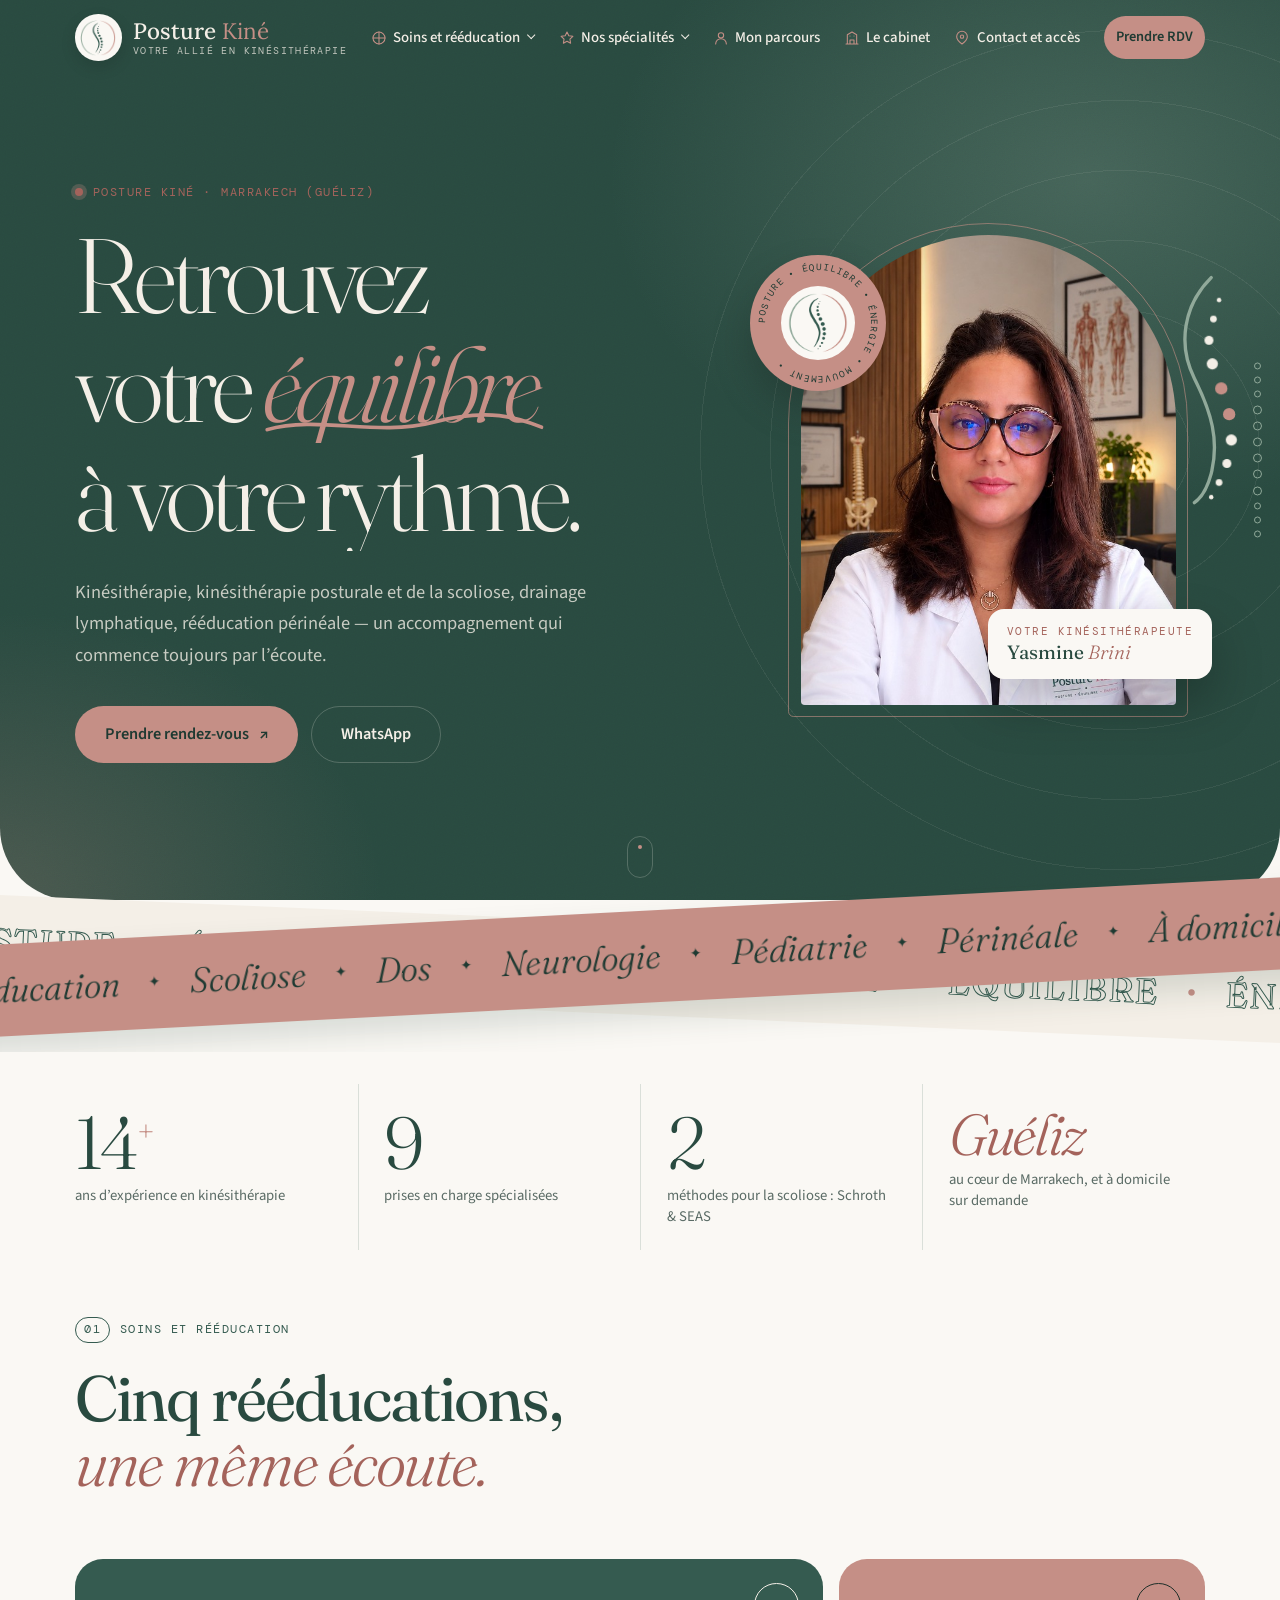
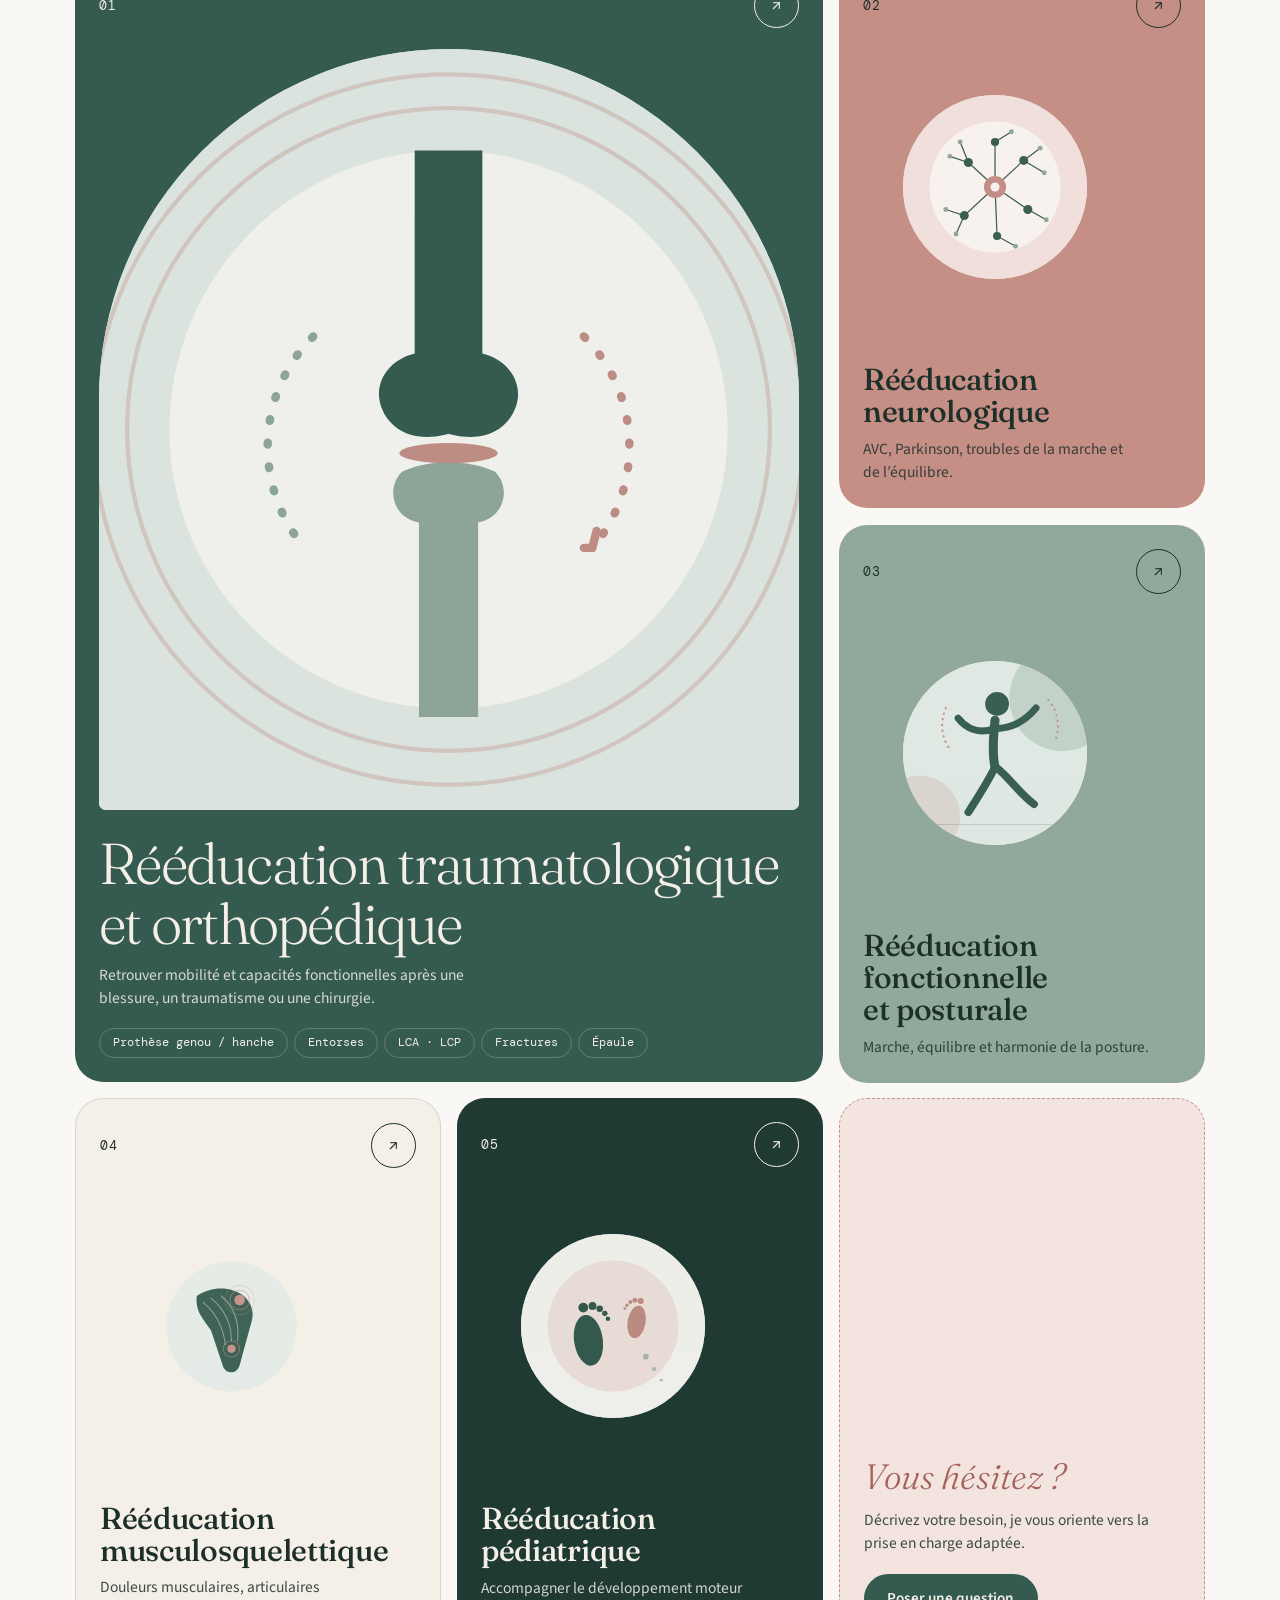
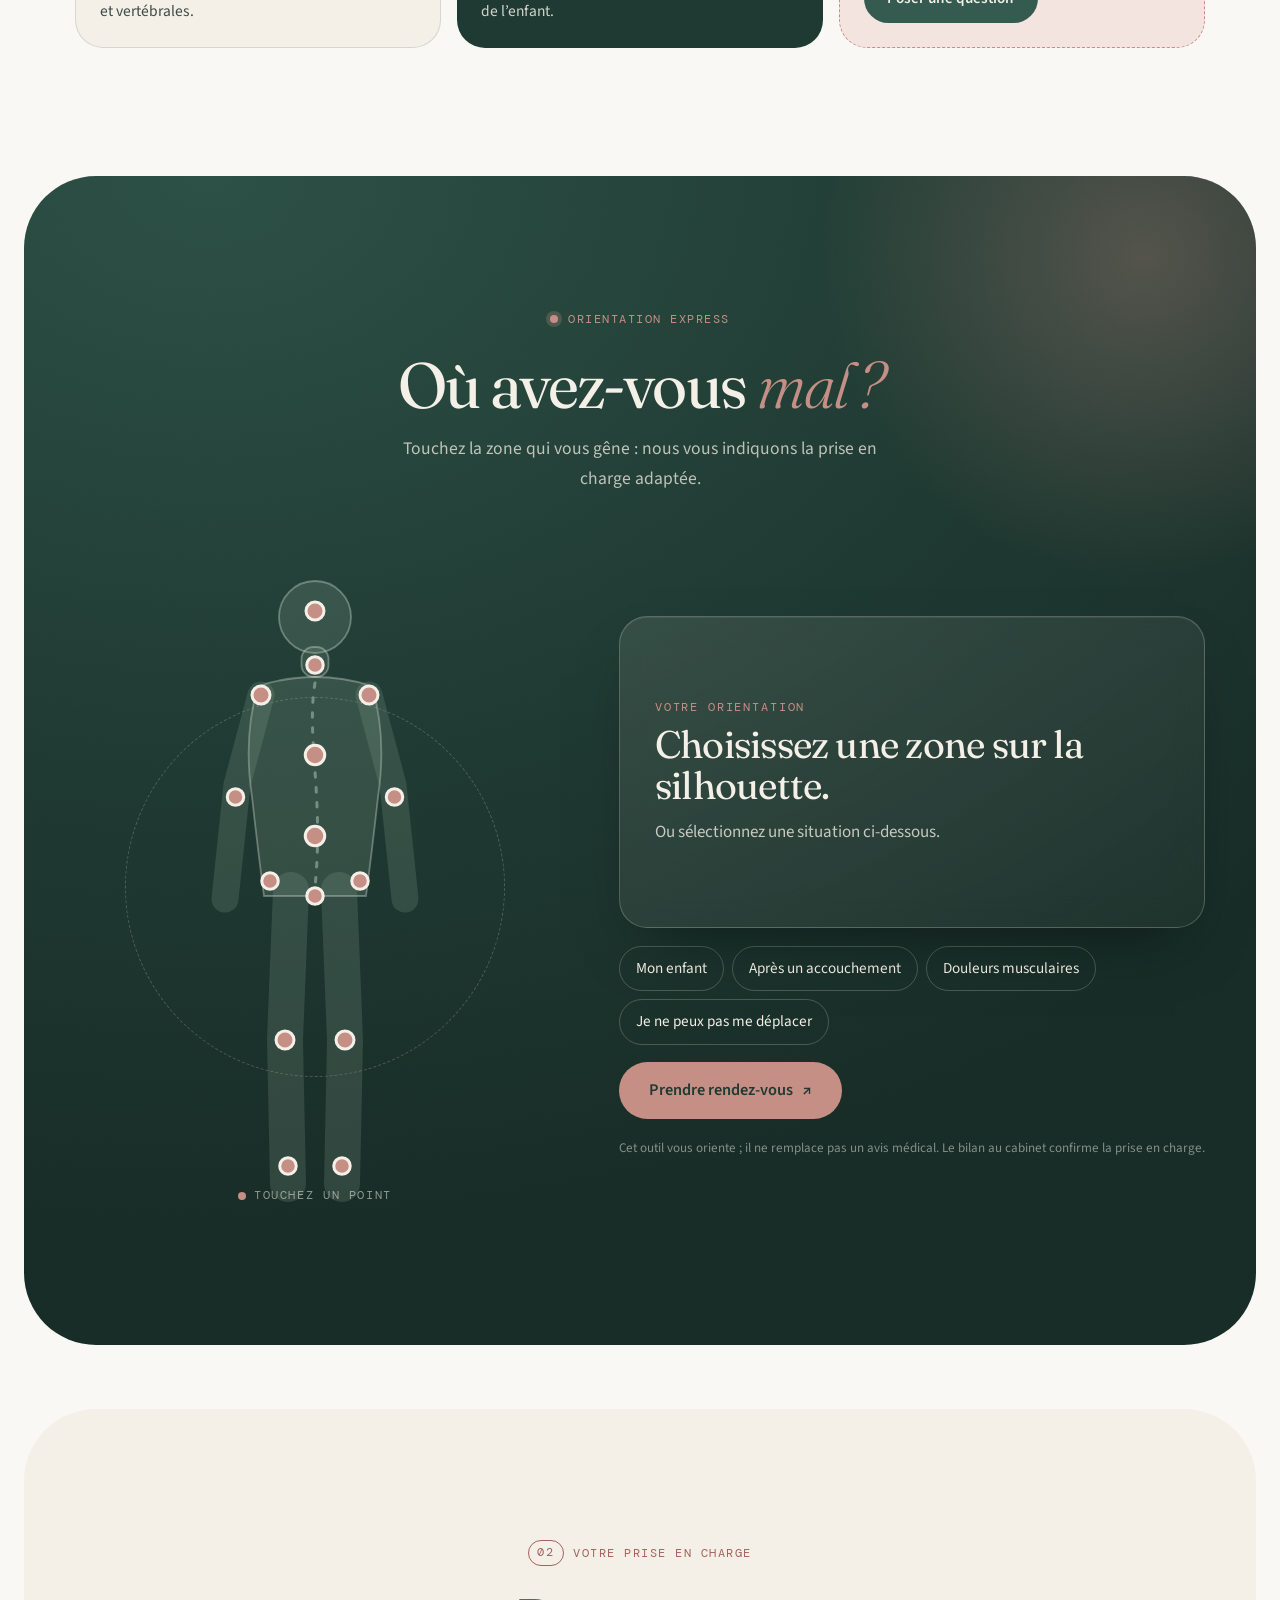
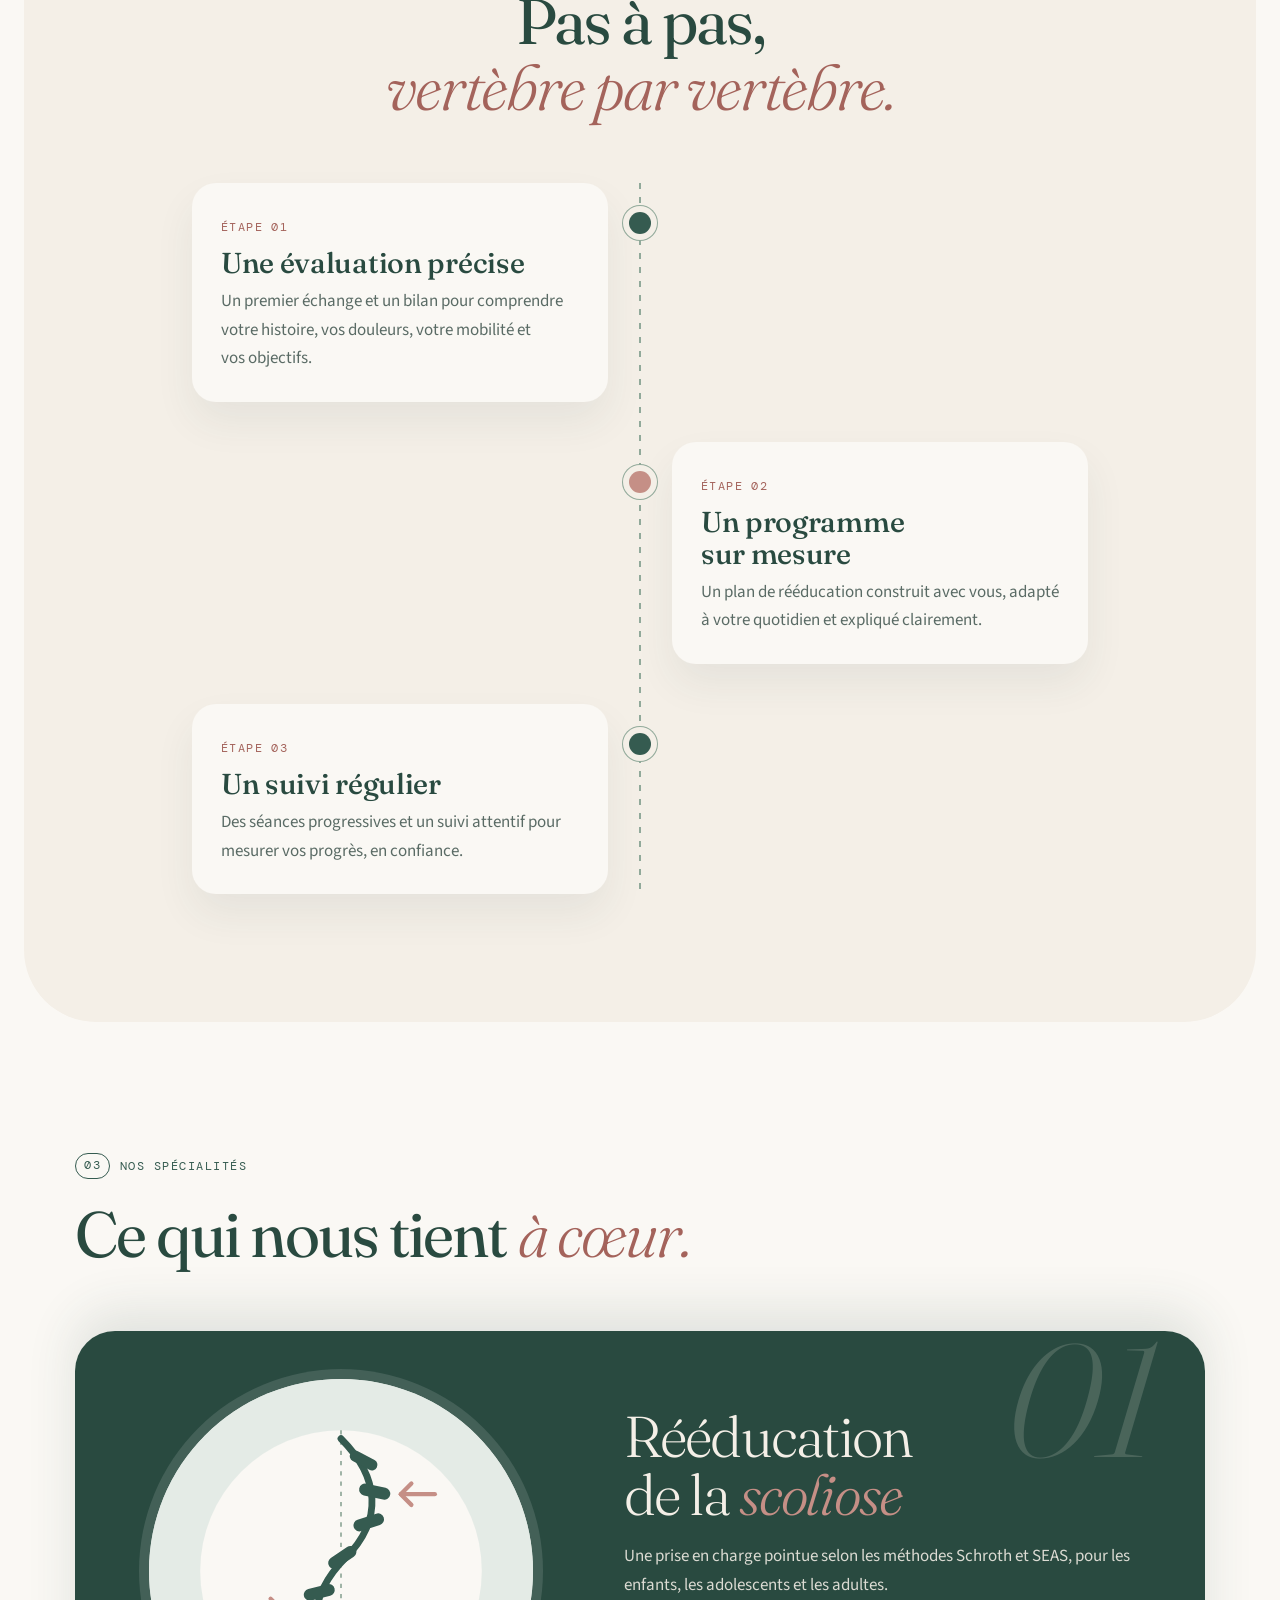
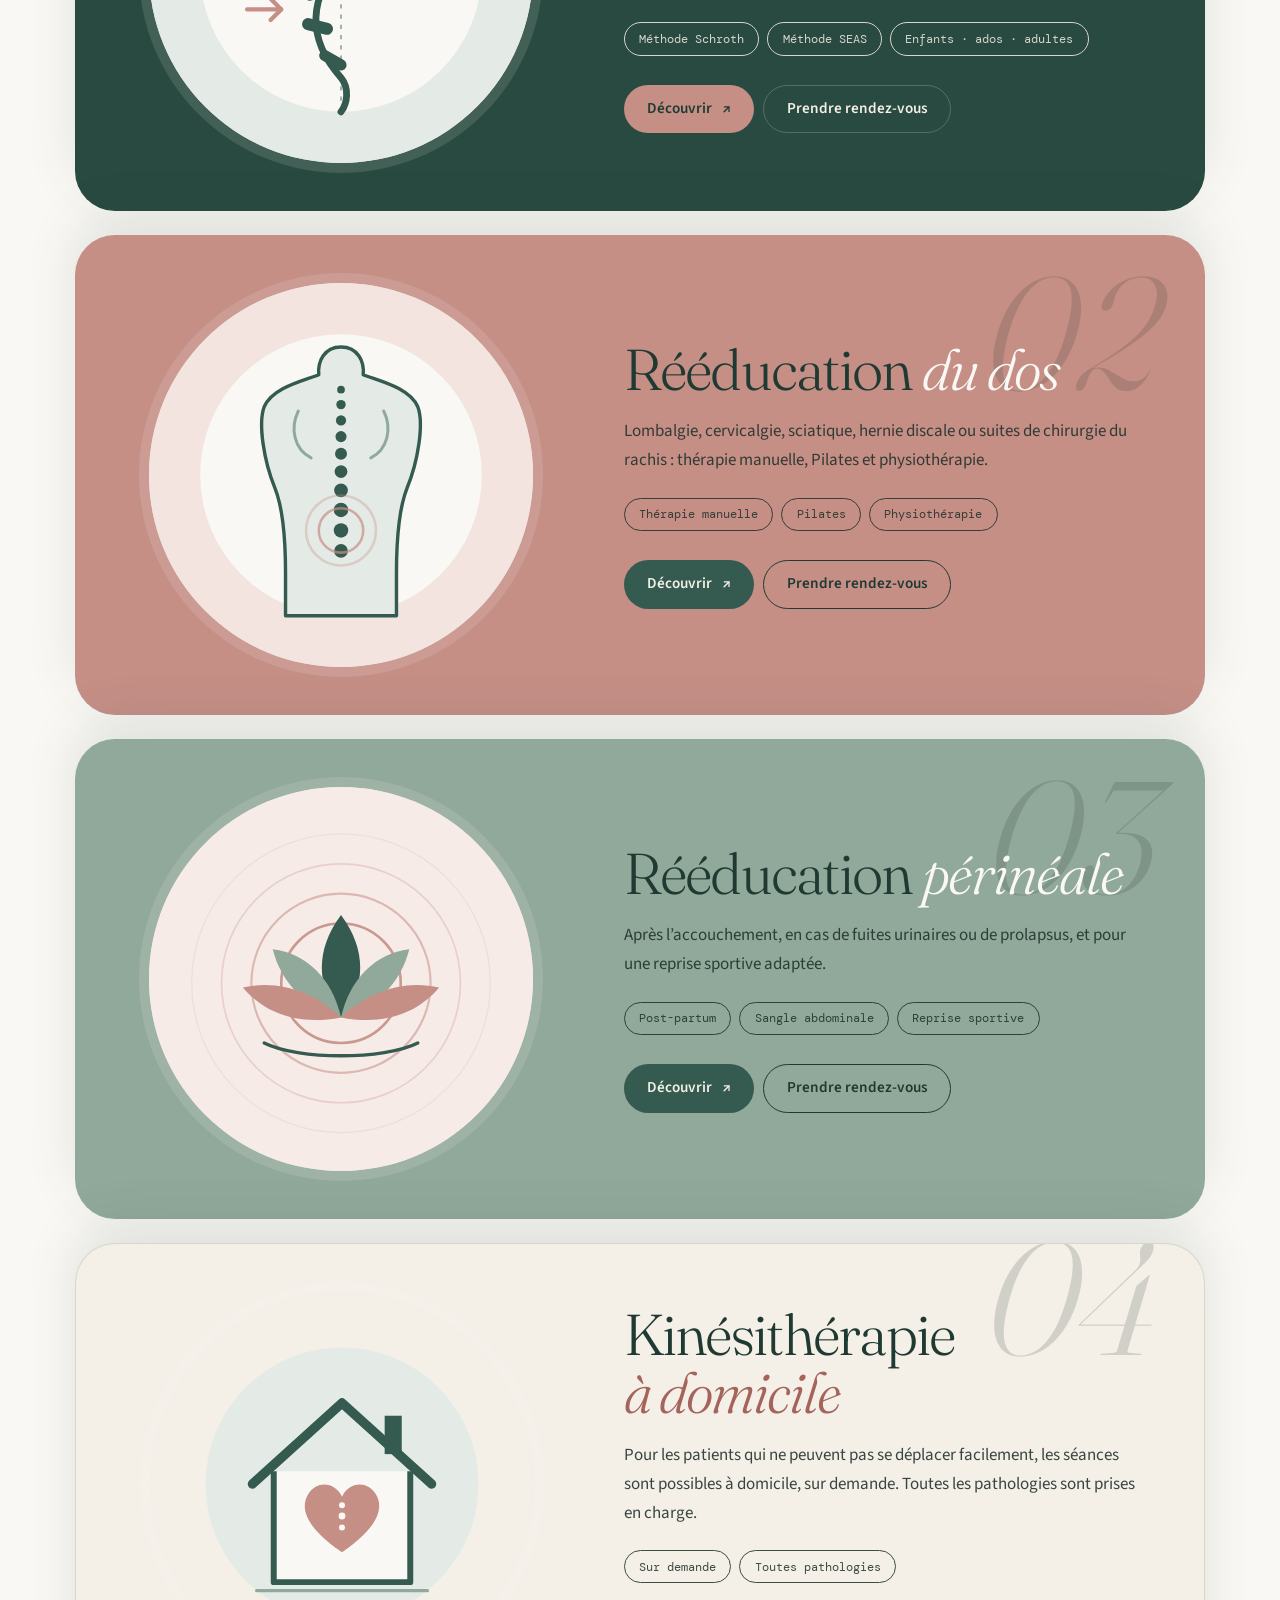
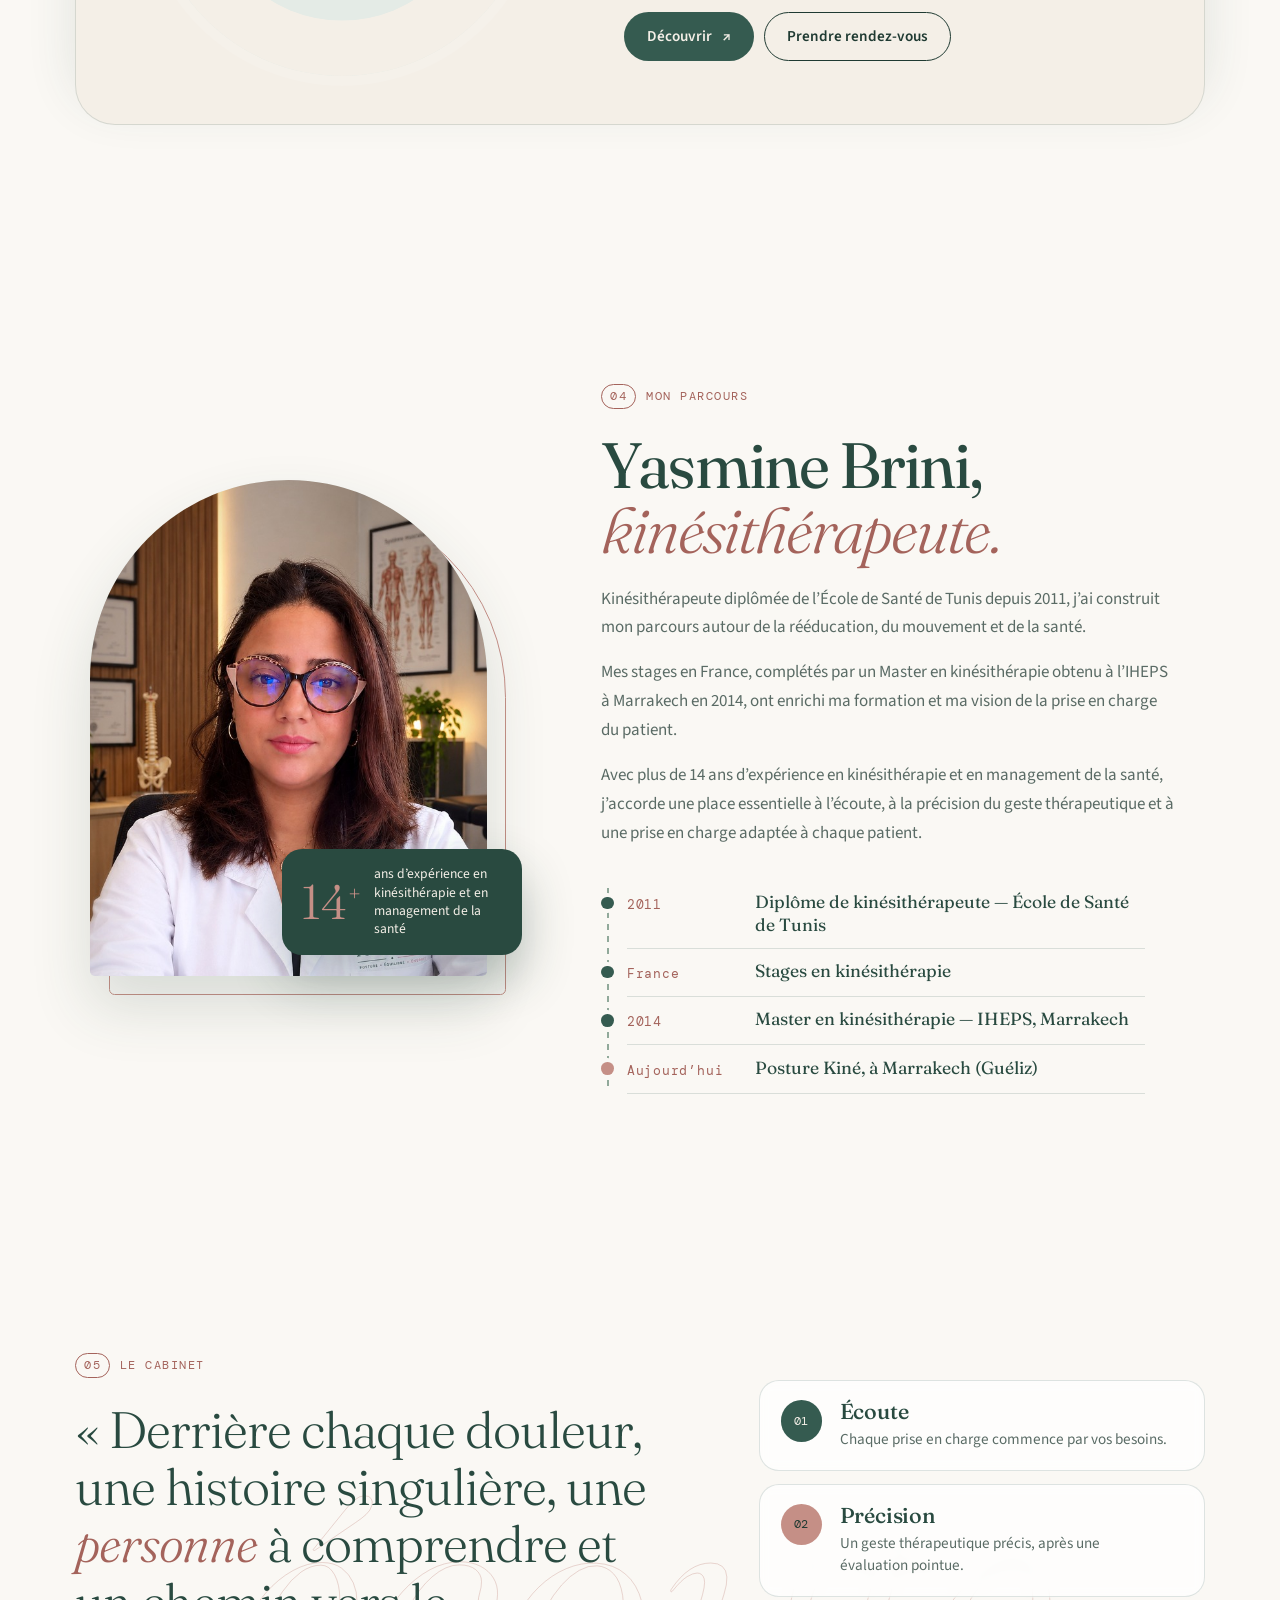
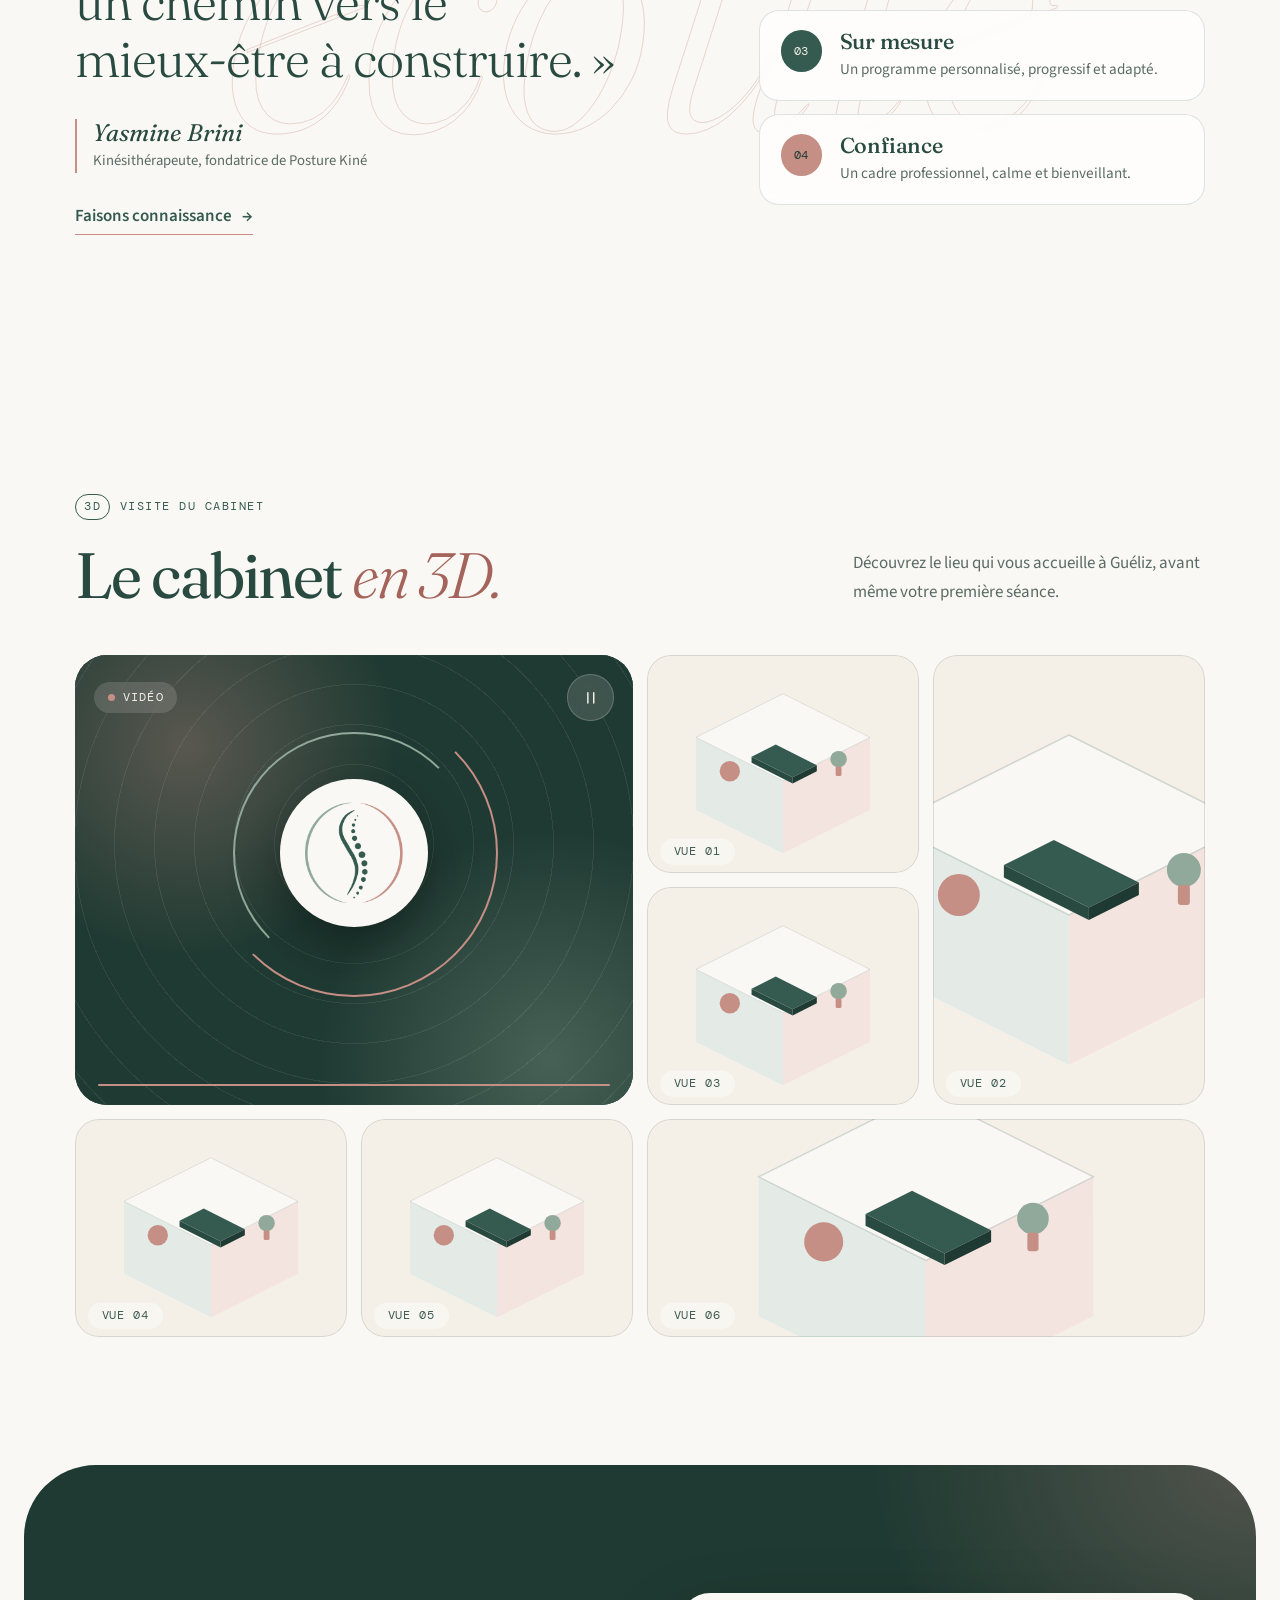
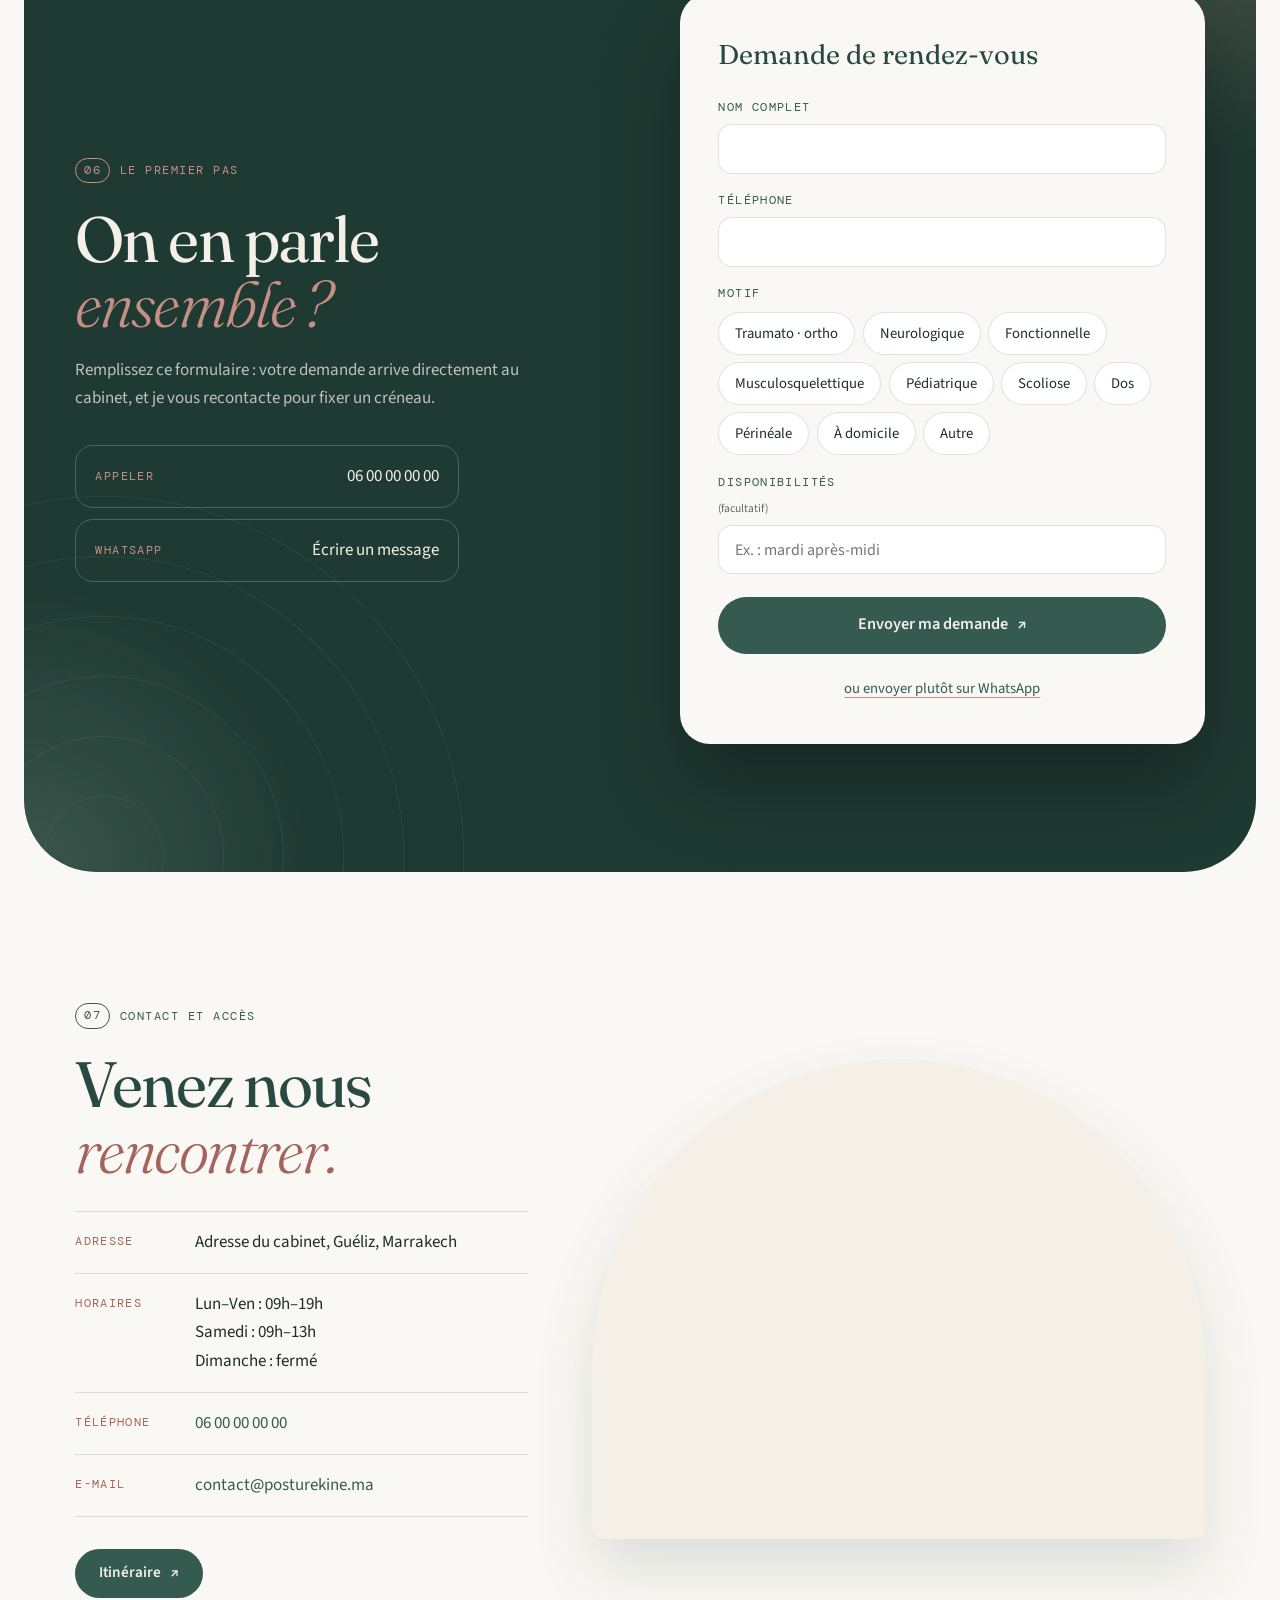
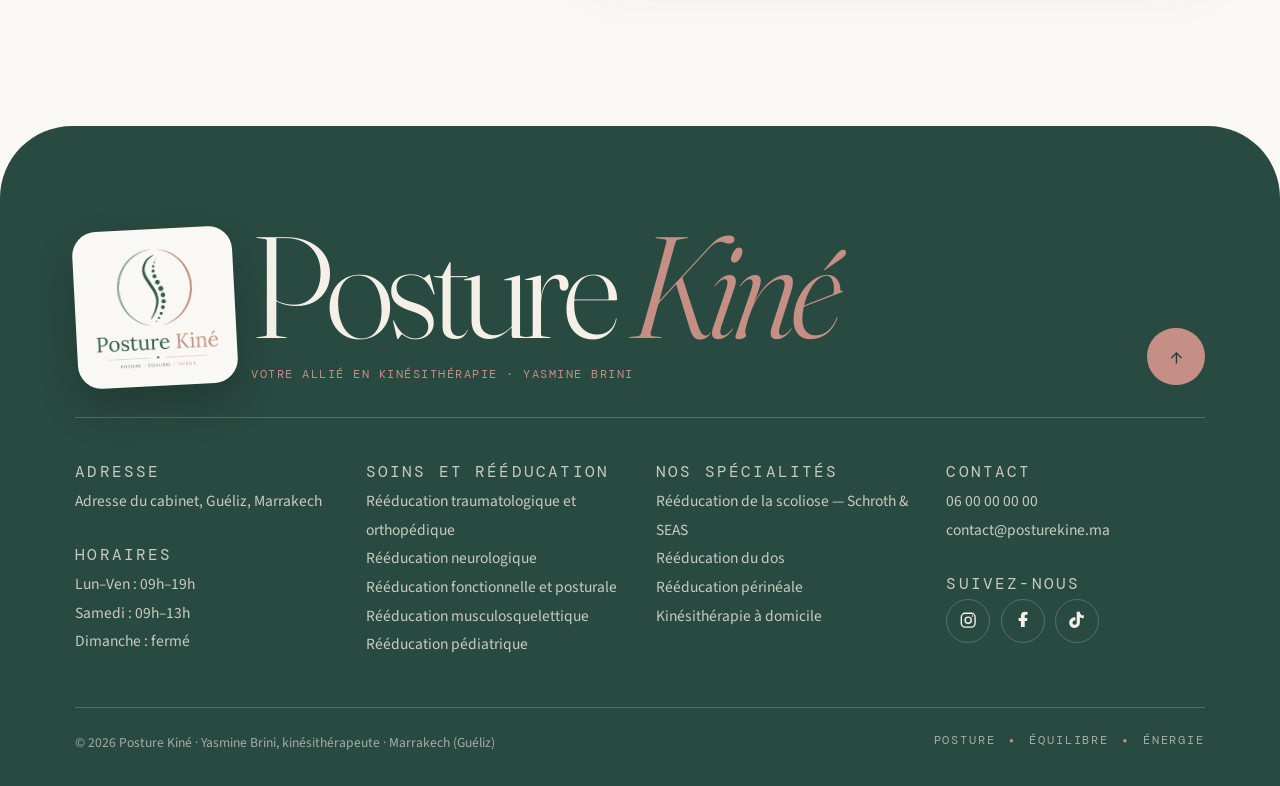
==== commit f348509f: "Carte Où avez-vous mal" ====
--- a/index.html
+++ b/index.html
@@ -174,6 +174,71 @@
           <a class="cta cta--forest" href="#" data-whatsapp target="_blank" rel="noopener noreferrer">Poser une question</a>
         </li>
       </ul>
+    </div>
+  </section>
+
+  <!-- ═════════ OÙ AVEZ-VOUS MAL ? (carte du corps interactive) ═════════ -->
+  <section class="section douleur" id="ou-avez-vous-mal" aria-labelledby="douleur-title">
+    <div class="douleur__glow" aria-hidden="true"></div>
+    <div class="section__inner">
+      <div class="section-head section-head--center reveal">
+        <p class="label label--rose"><span class="label__dot"></span>Orientation express</p>
+        <h2 id="douleur-title">Où avez-vous <em>mal&nbsp;?</em></h2>
+        <p class="douleur__lead">Touchez la zone qui vous gêne : nous vous indiquons la prise en charge adaptée.</p>
+      </div>
+
+      <div class="douleur__grid reveal">
+        <div class="douleur__body">
+          <svg class="body-map" viewBox="0 0 200 440" role="group" aria-label="Silhouette : choisissez une zone du corps">
+            <g class="body-map__shape" aria-hidden="true">
+              <circle cx="100" cy="40" r="24"/>
+              <rect x="91" y="60" width="18" height="20" rx="8"/>
+              <path d="M62 86 Q100 74 138 86 Q148 120 142 160 Q138 196 134 226 L66 226 Q62 196 58 160 Q52 120 62 86 Z"/>
+              <path class="body-map__limb" d="M64 92 L48 152 L40 228"/>
+              <path class="body-map__limb" d="M136 92 L152 152 L160 228"/>
+              <path class="body-map__limb body-map__limb--leg" d="M84 222 L80 322 L82 418"/>
+              <path class="body-map__limb body-map__limb--leg" d="M116 222 L120 322 L118 418"/>
+            </g>
+            <path class="body-map__spine" d="M100 84 C94 120 106 160 100 220" aria-hidden="true"/>
+            <g class="body-map__spots">
+              <g class="spot" data-zone="tete" tabindex="0" role="button" aria-label="Tête et équilibre"><circle class="spot__hit" cx="100" cy="36" r="14"/><circle class="spot__dot" cx="100" cy="36" r="6"/></g>
+              <g class="spot" data-zone="nuque" tabindex="0" role="button" aria-label="Nuque et cou"><circle class="spot__hit" cx="100" cy="72" r="11"/><circle class="spot__dot" cx="100" cy="72" r="5.5"/></g>
+              <g class="spot" data-zone="epaule" tabindex="0" role="button" aria-label="Épaule"><circle class="spot__hit" cx="64" cy="92" r="12"/><circle class="spot__dot" cx="64" cy="92" r="6"/></g>
+              <g class="spot" data-zone="epaule" tabindex="-1" aria-hidden="true"><circle class="spot__hit" cx="136" cy="92" r="12"/><circle class="spot__dot" cx="136" cy="92" r="6"/></g>
+              <g class="spot" data-zone="colonne" tabindex="0" role="button" aria-label="Colonne vertébrale et posture"><circle class="spot__hit" cx="100" cy="132" r="13"/><circle class="spot__dot" cx="100" cy="132" r="6.5"/></g>
+              <g class="spot" data-zone="coude" tabindex="0" role="button" aria-label="Coude, poignet et main"><circle class="spot__hit" cx="47" cy="160" r="12"/><circle class="spot__dot" cx="47" cy="160" r="5.5"/></g>
+              <g class="spot" data-zone="coude" tabindex="-1" aria-hidden="true"><circle class="spot__hit" cx="153" cy="160" r="12"/><circle class="spot__dot" cx="153" cy="160" r="5.5"/></g>
+              <g class="spot" data-zone="lombaires" tabindex="0" role="button" aria-label="Bas du dos"><circle class="spot__hit" cx="100" cy="186" r="13"/><circle class="spot__dot" cx="100" cy="186" r="6.5"/></g>
+              <g class="spot" data-zone="hanche" tabindex="0" role="button" aria-label="Hanche"><circle class="spot__hit" cx="70" cy="216" r="11"/><circle class="spot__dot" cx="70" cy="216" r="5.5"/></g>
+              <g class="spot" data-zone="hanche" tabindex="-1" aria-hidden="true"><circle class="spot__hit" cx="130" cy="216" r="11"/><circle class="spot__dot" cx="130" cy="216" r="5.5"/></g>
+              <g class="spot" data-zone="bassin" tabindex="0" role="button" aria-label="Bassin et périnée"><circle class="spot__hit" cx="100" cy="226" r="11"/><circle class="spot__dot" cx="100" cy="226" r="5.5"/></g>
+              <g class="spot" data-zone="genou" tabindex="0" role="button" aria-label="Genou"><circle class="spot__hit" cx="80" cy="322" r="13"/><circle class="spot__dot" cx="80" cy="322" r="6"/></g>
+              <g class="spot" data-zone="genou" tabindex="-1" aria-hidden="true"><circle class="spot__hit" cx="120" cy="322" r="13"/><circle class="spot__dot" cx="120" cy="322" r="6"/></g>
+              <g class="spot" data-zone="cheville" tabindex="0" role="button" aria-label="Cheville et pied"><circle class="spot__hit" cx="82" cy="406" r="12"/><circle class="spot__dot" cx="82" cy="406" r="5.5"/></g>
+              <g class="spot" data-zone="cheville" tabindex="-1" aria-hidden="true"><circle class="spot__hit" cx="118" cy="406" r="12"/><circle class="spot__dot" cx="118" cy="406" r="5.5"/></g>
+            </g>
+          </svg>
+          <p class="douleur__hint" aria-hidden="true"><span></span>Touchez un point</p>
+        </div>
+
+        <div class="douleur__side">
+          <div class="douleur__panel" data-douleur-panel aria-live="polite">
+            <div class="douleur__empty">
+              <p class="douleur__kicker">Votre orientation</p>
+              <p class="douleur__title">Choisissez une zone sur la silhouette.</p>
+              <p class="douleur__text">Ou sélectionnez une situation ci-dessous.</p>
+            </div>
+          </div>
+          <div class="douleur__chips" role="group" aria-label="Situations particulières">
+            <button type="button" class="douleur__chip" data-zone="enfant">Mon enfant</button>
+            <button type="button" class="douleur__chip" data-zone="accouchement">Après un accouchement</button>
+            <button type="button" class="douleur__chip" data-zone="muscles">Douleurs musculaires</button>
+            <button type="button" class="douleur__chip" data-zone="domicile">Je ne peux pas me déplacer</button>
+          </div>
+          <a class="cta cta--rose cta--lg douleur__cta" href="#prendre-rendez-vous" data-motif="Autre demande" data-douleur-cta>Prendre rendez-vous <span class="cta__arrow" aria-hidden="true">↗</span></a>
+          <p class="douleur__note">Cet outil vous oriente ; il ne remplace pas un avis médical. Le bilan au cabinet confirme la prise en charge.</p>
+        </div>
+      </div>
     </div>
   </section>
 
@@ -466,5 +531,6 @@
 
 <script src="layout.js"></script>
 <script src="script.js"></script>
+<script src="bodymap.js"></script>
 </body>
 </html>
--- a/style.css
+++ b/style.css
@@ -1296,3 +1296,116 @@
   .js .reveal { opacity: 1; transform: none; }
   .scribble path, .hero__spine-line { stroke-dashoffset: 0; }
 }
+
+/* ═════════ OÙ AVEZ-VOUS MAL ? ═════════ */
+.douleur {
+  position: relative; overflow: hidden; isolation: isolate;
+  margin: 0 clamp(0.5rem, 2vw, 1.5rem) clamp(2.5rem, 6vw, 4rem);
+  border-radius: clamp(28px, 6vw, 72px);
+  background: radial-gradient(120% 90% at 15% 0%, #2c5045 0%, var(--forest-night) 55%, #172c26 100%);
+  color: var(--ivory);
+}
+.douleur::before { content: ""; position: absolute; inset: 0; background-image: var(--grain); opacity: .08; mix-blend-mode: overlay; z-index: -1; }
+.douleur__glow {
+  position: absolute; z-index: -1; width: 46rem; height: 46rem; inset-inline-end: -16rem; top: -18rem; border-radius: 50%;
+  background: radial-gradient(circle, rgba(197, 143, 134, .32), transparent 62%);
+  animation: douleurGlow 9s ease-in-out infinite alternate;
+}
+@keyframes douleurGlow { to { transform: translate(-6rem, 8rem) scale(1.1); } }
+.douleur h2 { color: var(--ivory); }
+.douleur h2 em { color: var(--rose); }
+.douleur .label--rose { color: var(--rose); }
+.douleur__lead { margin: 1rem auto 0; max-width: 34rem; color: rgba(244, 239, 231, .75); font-size: 1.1rem; }
+
+.douleur__grid { display: grid; grid-template-columns: minmax(0, .9fr) minmax(0, 1.1fr); gap: clamp(1.5rem, 5vw, 4.5rem); align-items: center; }
+
+/* silhouette */
+.douleur__body { position: relative; display: grid; place-items: center; }
+.douleur__body::before {
+  content: ""; position: absolute; width: min(100%, 380px); aspect-ratio: 1; border-radius: 50%;
+  border: 1px dashed var(--line-light); animation: spinSlow 60s linear infinite;
+}
+@keyframes spinSlow { to { transform: rotate(360deg); } }
+.body-map { position: relative; width: min(100%, 300px); height: auto; overflow: visible; }
+.body-map__shape > * { fill: rgba(145, 169, 154, .2); stroke: rgba(227, 234, 229, .35); stroke-width: 1.2; }
+.body-map__shape .body-map__limb { fill: none; stroke: rgba(145, 169, 154, .2); stroke-width: 18; stroke-linecap: round; stroke-linejoin: round; }
+.body-map__shape .body-map__limb--leg { stroke-width: 24; }
+.body-map__spine { fill: none; stroke: var(--sage); stroke-width: 2; stroke-dasharray: 3 7; stroke-linecap: round; opacity: .7; animation: spineFlow 3s linear infinite; }
+@keyframes spineFlow { to { stroke-dashoffset: -20; } }
+
+.spot { cursor: pointer; outline: none; }
+.spot__hit { fill: transparent; }
+.spot__dot { fill: var(--rose); stroke: var(--ivory); stroke-width: 2; transform-box: fill-box; transform-origin: center; transition: transform .35s var(--ease), fill .3s; }
+.spot::after { content: none; }
+.spot .spot__hit { stroke: var(--rose); stroke-width: 1.5; stroke-opacity: 0; transform-box: fill-box; transform-origin: center; animation: spotPulse 2.6s var(--ease) infinite; }
+.spot:nth-child(3n+2) .spot__hit { animation-delay: .8s; }
+.spot:nth-child(3n) .spot__hit { animation-delay: 1.6s; }
+@keyframes spotPulse { 0% { stroke-opacity: .9; transform: scale(.5); } 100% { stroke-opacity: 0; transform: scale(1.5); } }
+.spot:hover .spot__dot, .spot:focus-visible .spot__dot { transform: scale(1.35); }
+.spot:focus-visible .spot__hit { stroke-opacity: 1; animation: none; stroke: var(--ivory); }
+.spot.is-active .spot__dot { fill: var(--ivory); stroke: var(--rose); stroke-width: 3; transform: scale(1.45); }
+.spot.is-active .spot__hit { fill: rgba(197, 143, 134, .35); }
+
+.douleur__hint { position: absolute; bottom: 0; display: inline-flex; align-items: center; gap: .5rem; font-family: var(--mono); font-size: .72rem; letter-spacing: .14em; text-transform: uppercase; color: rgba(244, 239, 231, .55); }
+.douleur__hint span { width: 8px; height: 8px; border-radius: 50%; background: var(--rose); animation: pulse 2.4s ease-in-out infinite; }
+
+/* panneau (verre dépoli) */
+.douleur__side { display: grid; gap: 1.1rem; }
+.douleur__panel {
+  min-height: 19rem; padding: clamp(1.4rem, 3vw, 2.2rem); border-radius: 28px;
+  background: linear-gradient(150deg, rgba(244, 239, 231, .1), rgba(244, 239, 231, .03));
+  border: 1px solid var(--line-light);
+  -webkit-backdrop-filter: blur(14px); backdrop-filter: blur(14px);
+  box-shadow: 0 30px 60px -30px rgba(0, 0, 0, .5), inset 0 1px 0 rgba(255, 255, 255, .08);
+}
+.douleur__empty { display: grid; align-content: center; min-height: 15rem; }
+.douleur__result { animation: douleurIn .55s var(--ease) both; }
+@keyframes douleurIn { from { opacity: 0; transform: translateY(14px); filter: blur(6px); } to { opacity: 1; transform: none; filter: none; } }
+.douleur__kicker { font-family: var(--mono); font-size: .72rem; letter-spacing: .16em; text-transform: uppercase; color: var(--rose); margin: 0; }
+.douleur__kicker--gap { margin-top: 1.4rem; }
+.douleur__title { font-family: var(--display); font-size: clamp(1.7rem, 3.4vw, 2.4rem); line-height: 1.08; letter-spacing: -.02em; margin: .4rem 0 .7rem; color: var(--ivory); }
+.douleur__text { margin: 0; color: rgba(244, 239, 231, .78); line-height: 1.65; }
+.douleur__tags { list-style: none; display: flex; flex-wrap: wrap; gap: .45rem; padding: 0; margin: 1rem 0 0; }
+.douleur__tags li { padding: .3rem .75rem; border-radius: 99px; font-size: .85rem; background: rgba(145, 169, 154, .18); color: var(--sage-soft); border: 1px solid rgba(145, 169, 154, .3); }
+.douleur__soins { list-style: none; padding: 0; margin: .7rem 0 0; display: grid; gap: .5rem; }
+.douleur__soins li { animation: douleurIn .5s var(--ease) both; animation-delay: calc(.15s + var(--i) * .1s); }
+.douleur__soins a {
+  display: flex; justify-content: space-between; align-items: center; gap: 1rem; padding: .85rem 1.1rem; border-radius: 16px;
+  background: var(--ivory); color: var(--forest-night); text-decoration: none; font-weight: 600;
+  transition: transform .3s var(--ease), background .3s;
+}
+.douleur__soins a:hover { transform: translateX(6px); background: var(--rose-soft); }
+
+.douleur__chips { display: flex; flex-wrap: wrap; gap: .5rem; }
+.douleur__chip {
+  font: inherit; font-size: .95rem; cursor: pointer; padding: .55rem 1rem; border-radius: 99px;
+  background: transparent; color: var(--ivory); border: 1px solid var(--line-light); transition: background .25s, border-color .25s, color .25s;
+}
+.douleur__chip:hover { border-color: var(--rose); }
+.douleur__chip.is-active { background: var(--rose); border-color: var(--rose); color: var(--forest-night); }
+.douleur__cta { justify-self: start; }
+.douleur__cta.is-ready { animation: ctaNudge .6s var(--ease); }
+@keyframes ctaNudge { 40% { transform: scale(1.05); } }
+.douleur__note { margin: 0; font-size: .82rem; color: rgba(244, 239, 231, .5); }
+
+@media (max-width: 899px) {
+  .douleur__grid { grid-template-columns: 1fr; }
+  .body-map { width: min(70vw, 250px); }
+  .douleur__body { padding-bottom: 1.8rem; }
+  .douleur__panel { min-height: 0; }
+  .douleur__empty { min-height: 8rem; }
+  .douleur__cta { justify-self: stretch; justify-content: center; }
+}
+@media (prefers-reduced-motion: reduce) {
+  .douleur__glow, .douleur__body::before, .body-map__spine, .spot .spot__hit { animation: none; }
+}
+
+/* ═════════ Transitions fluides entre les pages (2026 : View Transitions) ═════════ */
+@view-transition { navigation: auto; }
+::view-transition-old(root) { animation: vtOut .35s var(--ease) both; }
+::view-transition-new(root) { animation: vtIn .5s var(--ease) both; }
+@keyframes vtOut { to { opacity: 0; transform: translateY(-12px); filter: blur(4px); } }
+@keyframes vtIn { from { opacity: 0; transform: translateY(18px); filter: blur(4px); } }
+@media (prefers-reduced-motion: reduce) {
+  ::view-transition-old(root), ::view-transition-new(root) { animation: none; }
+}
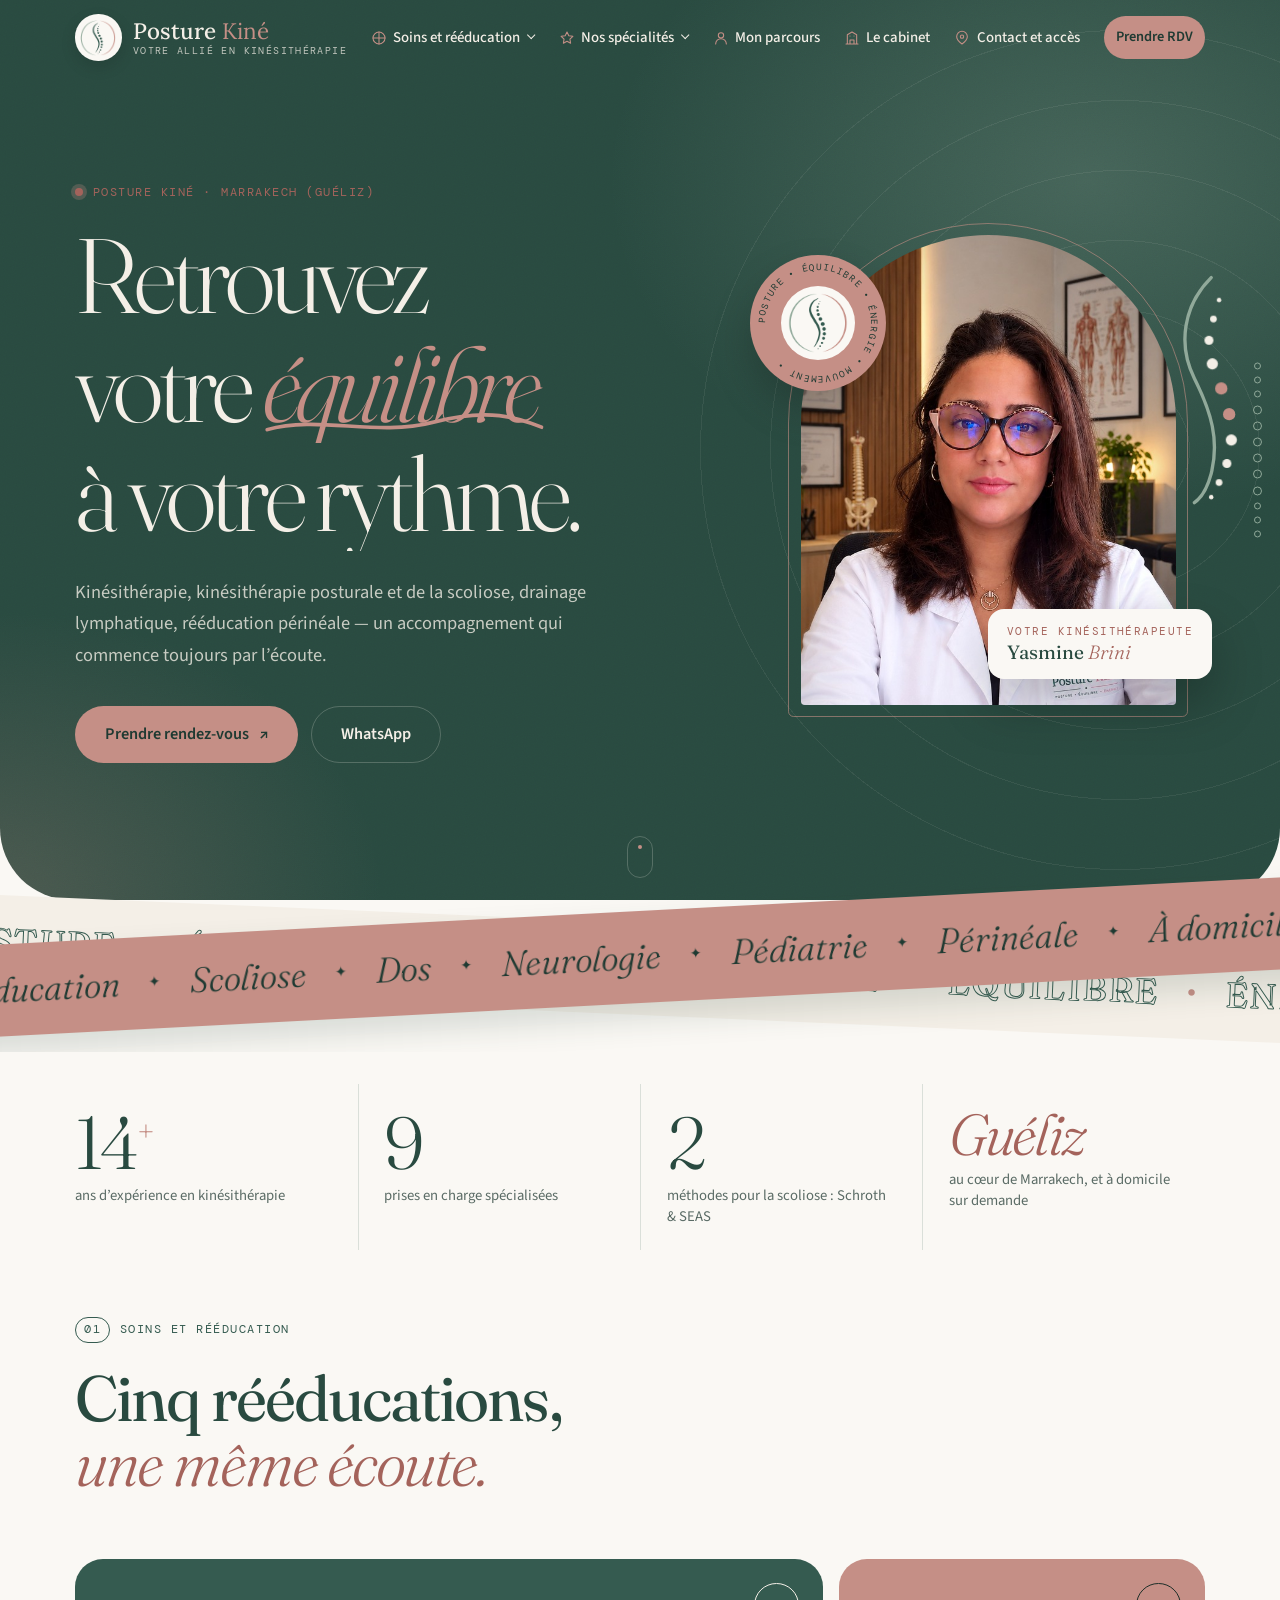
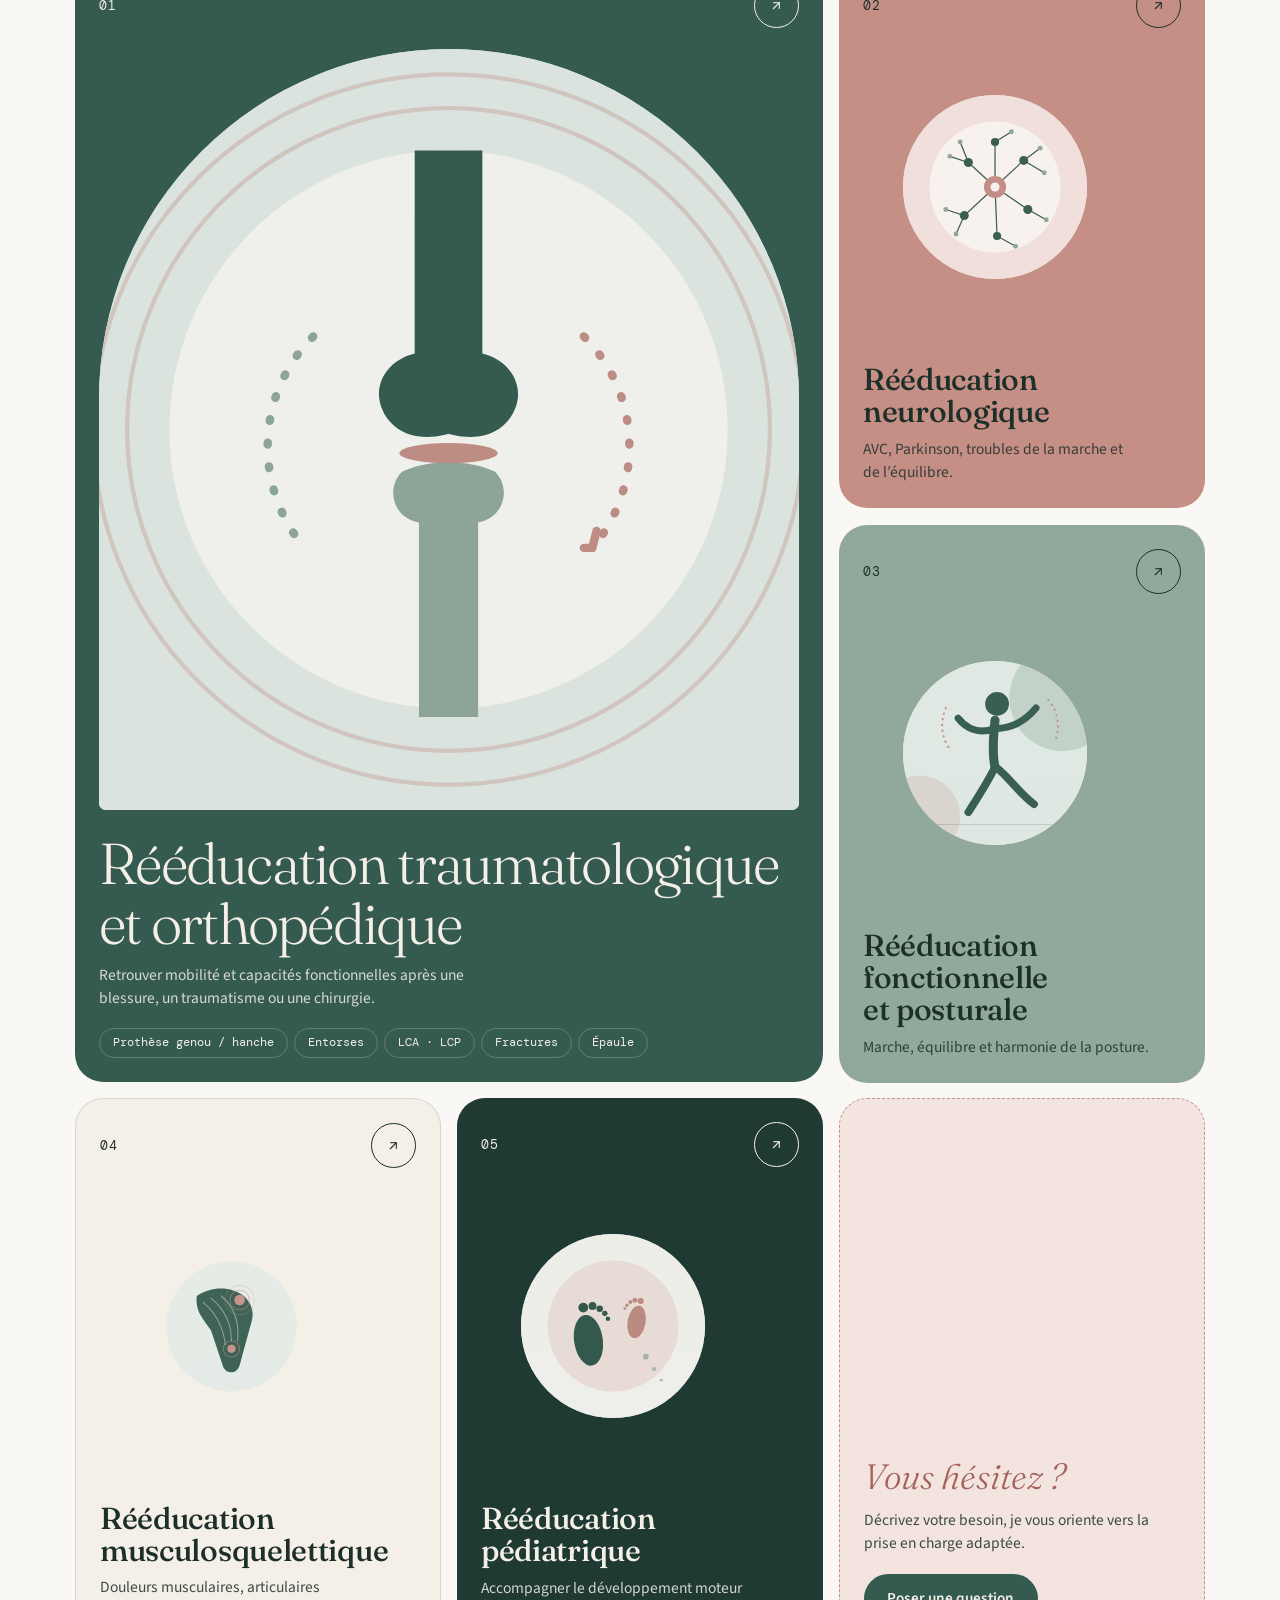
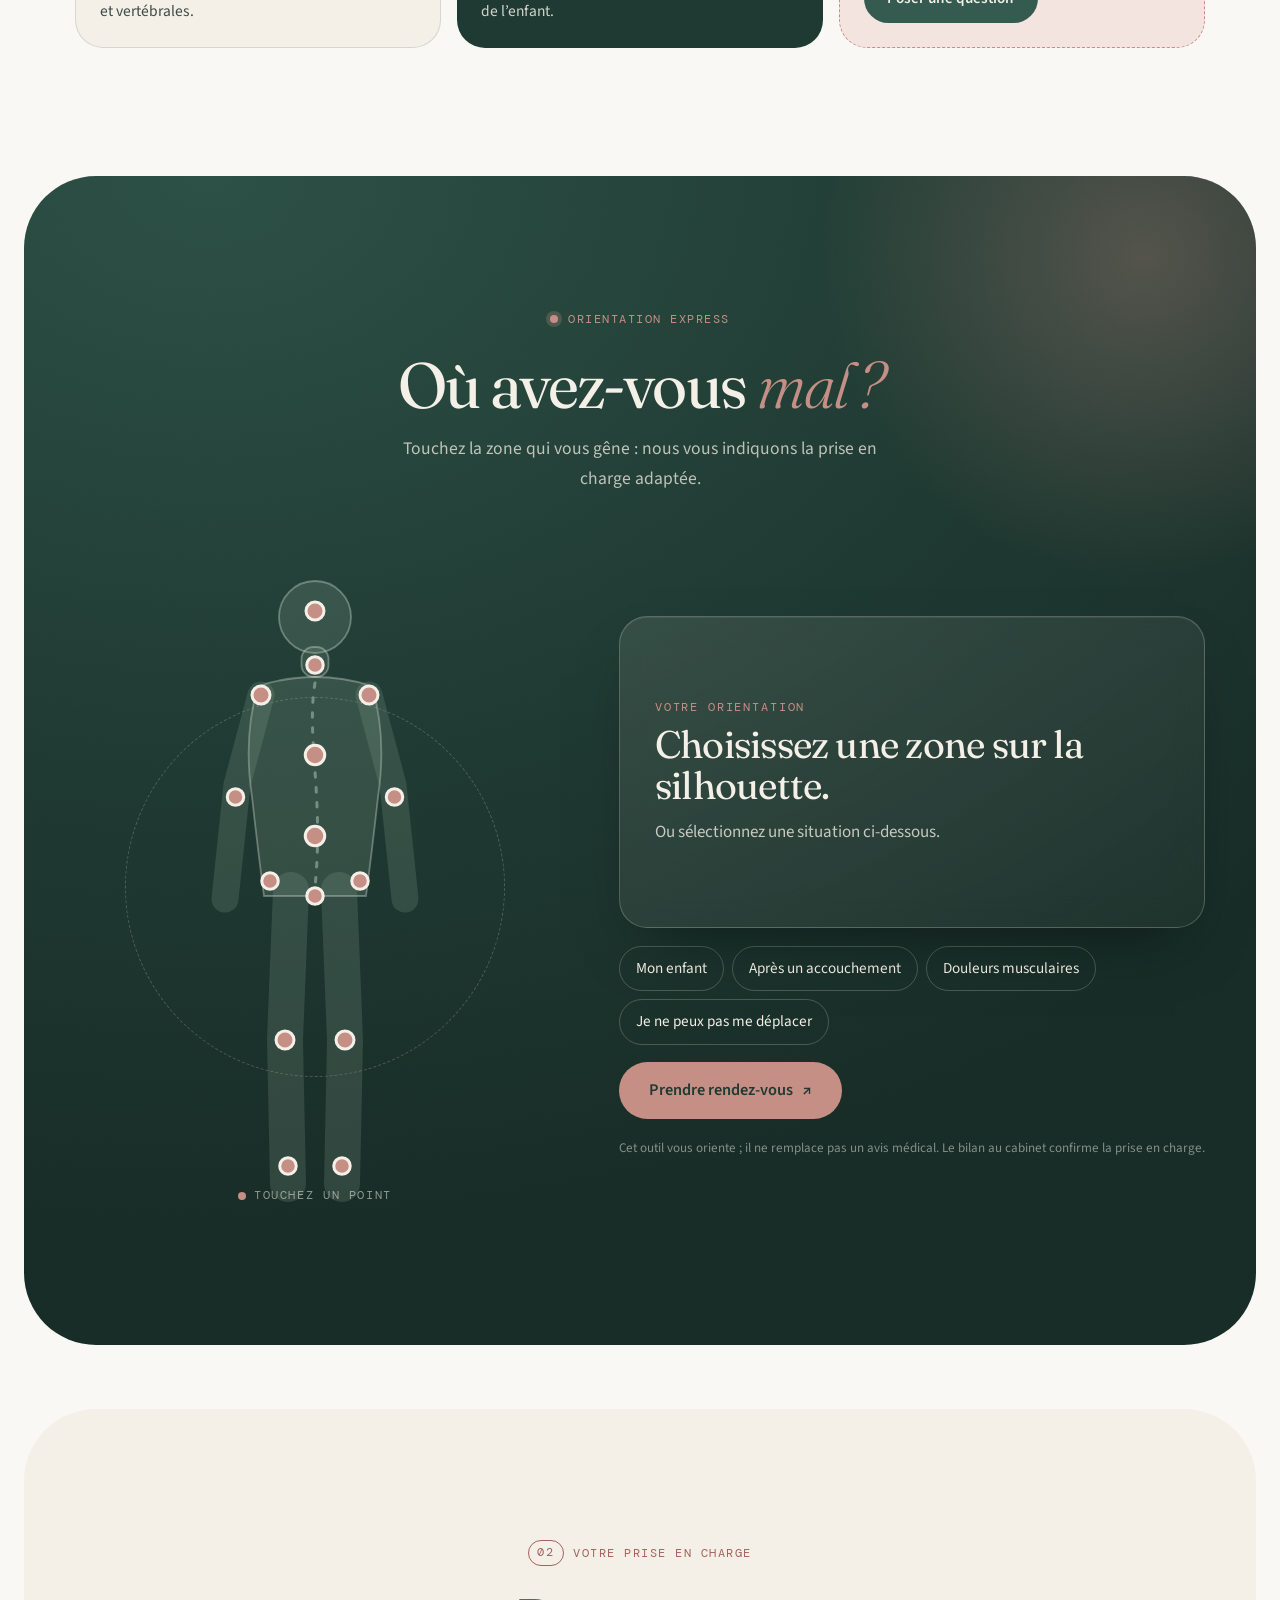
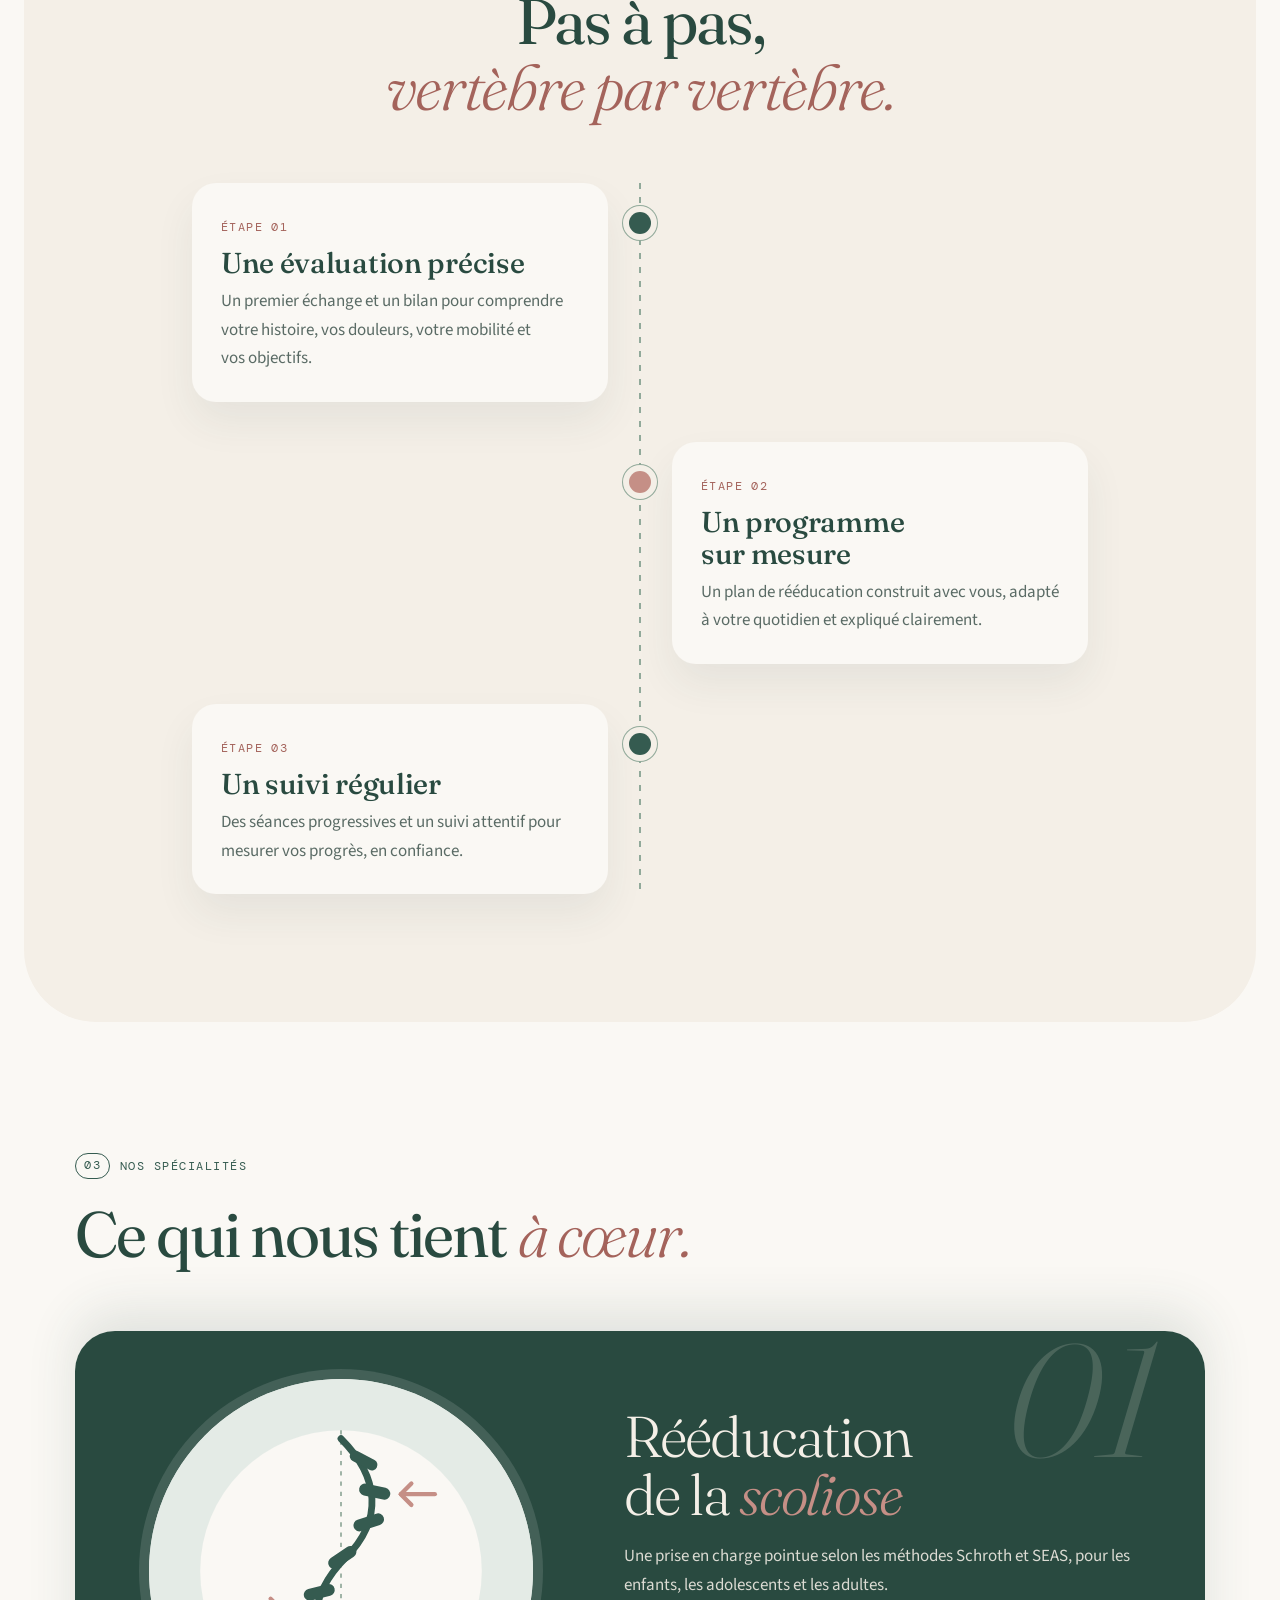
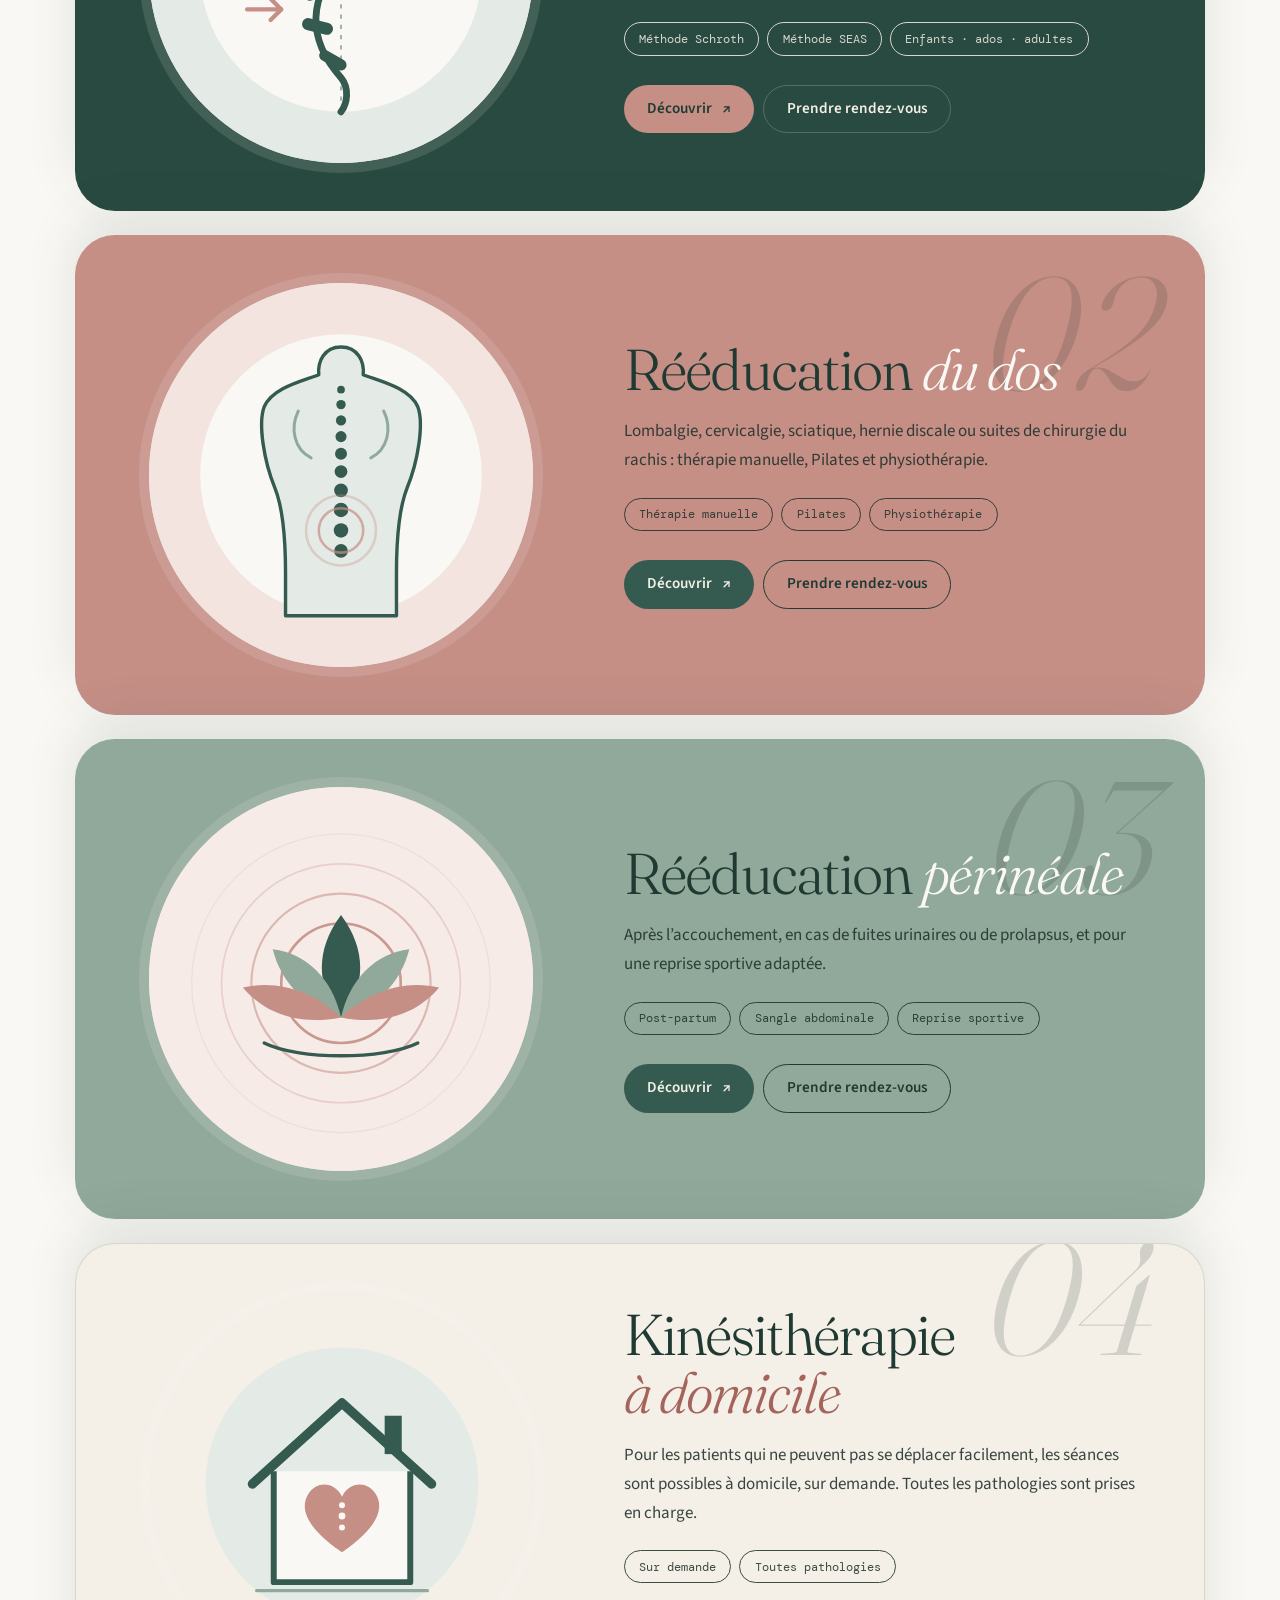
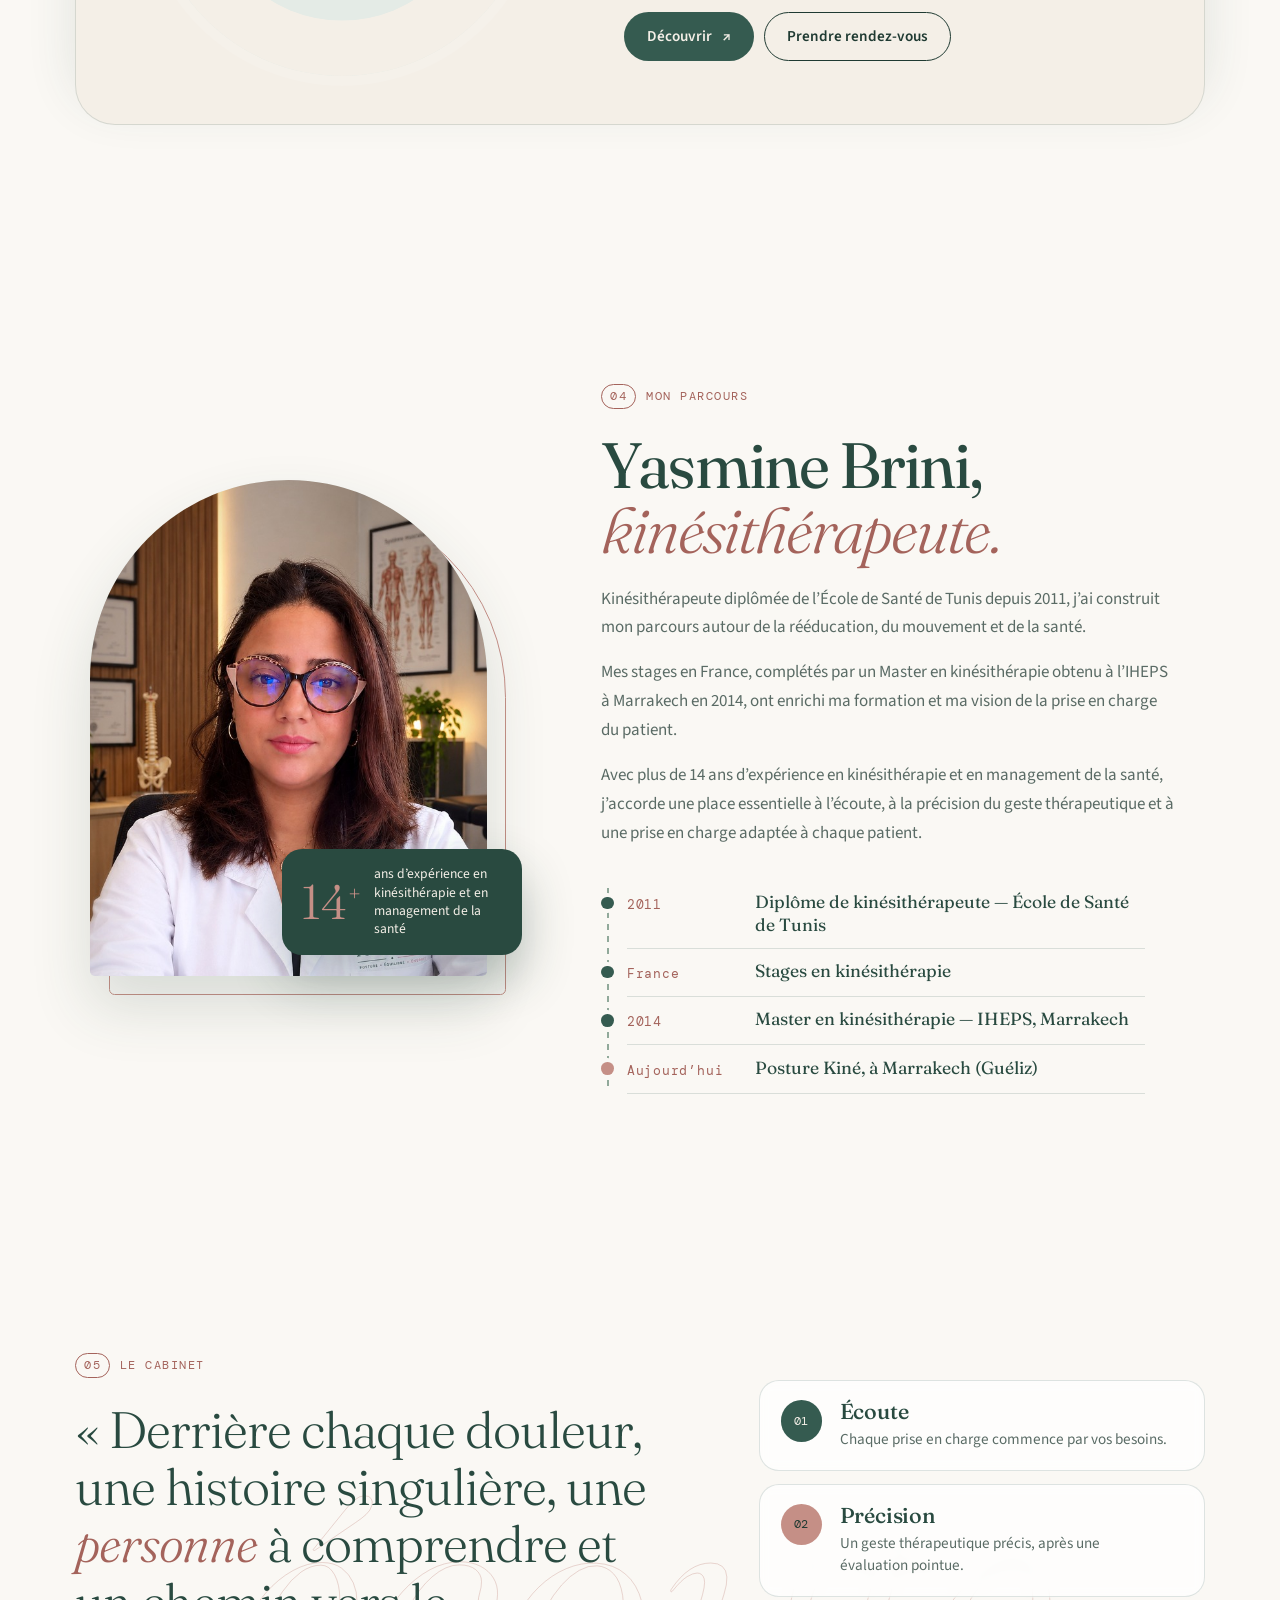
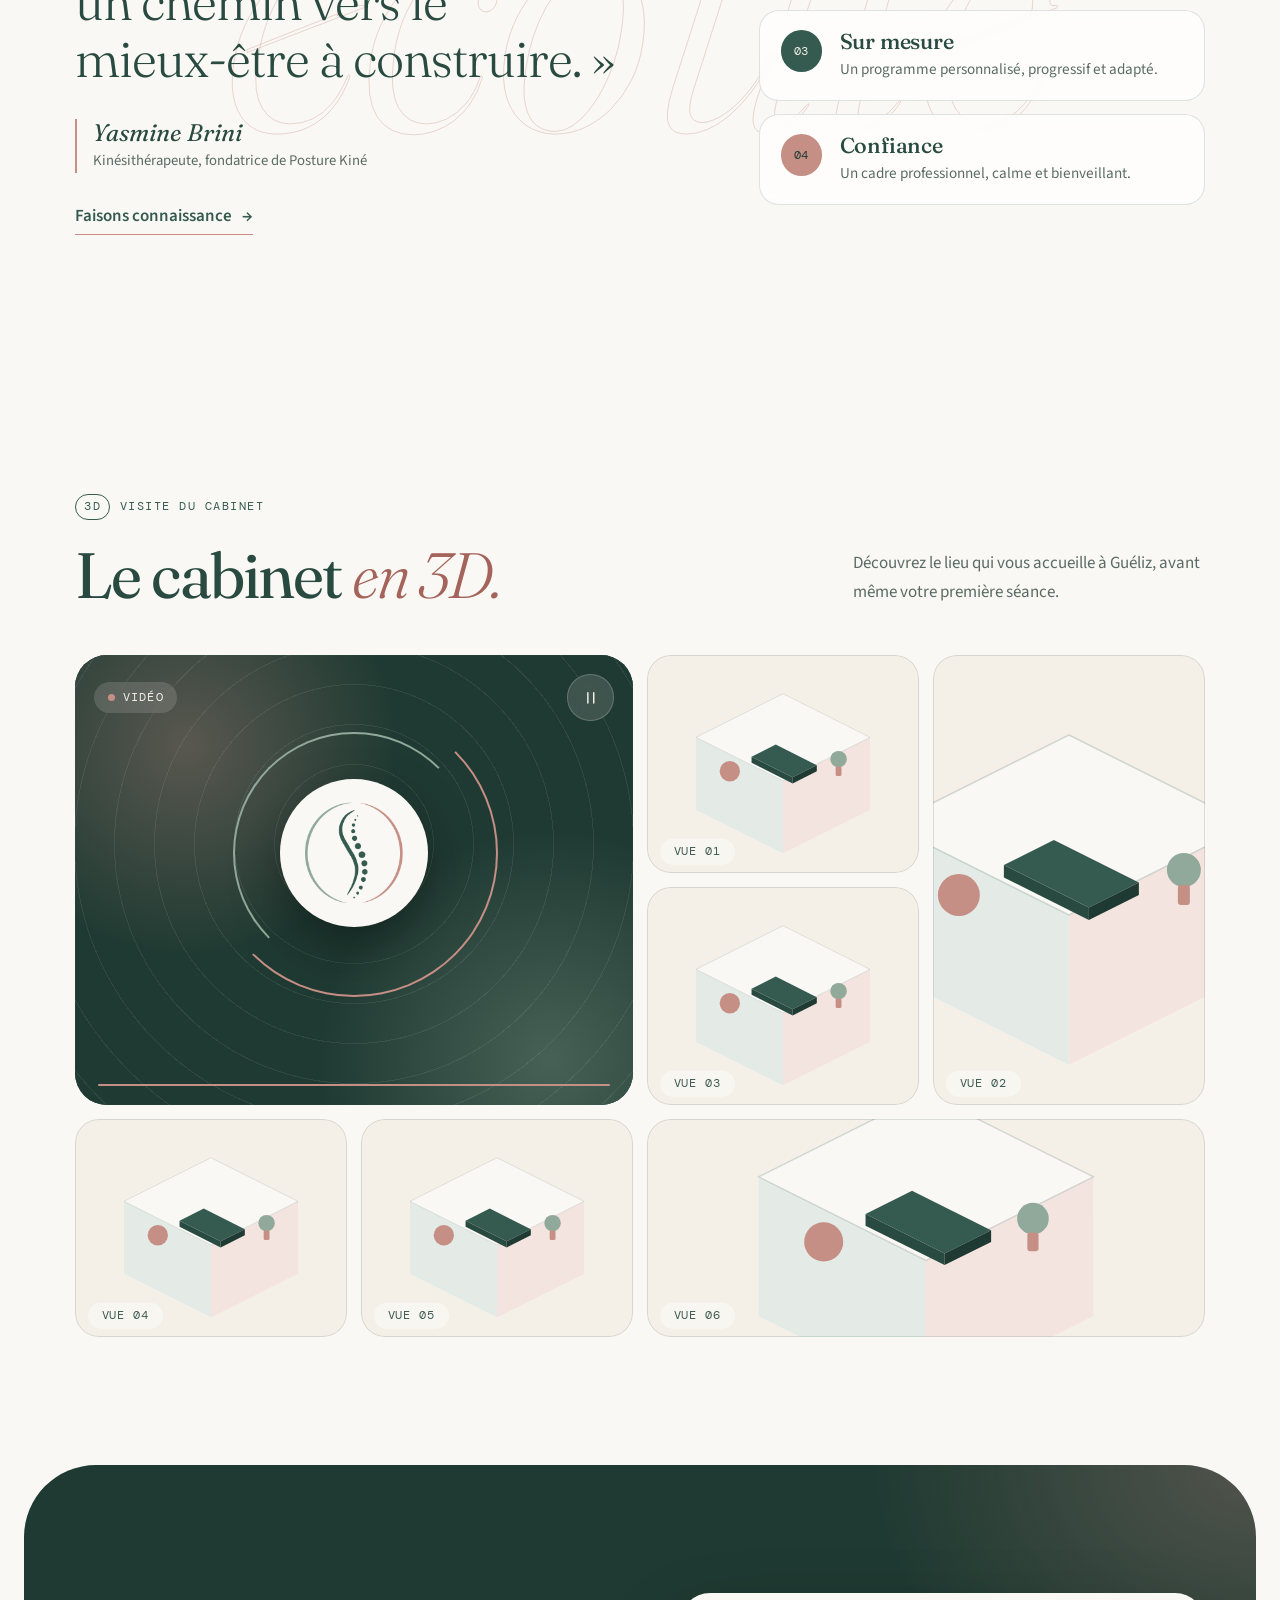
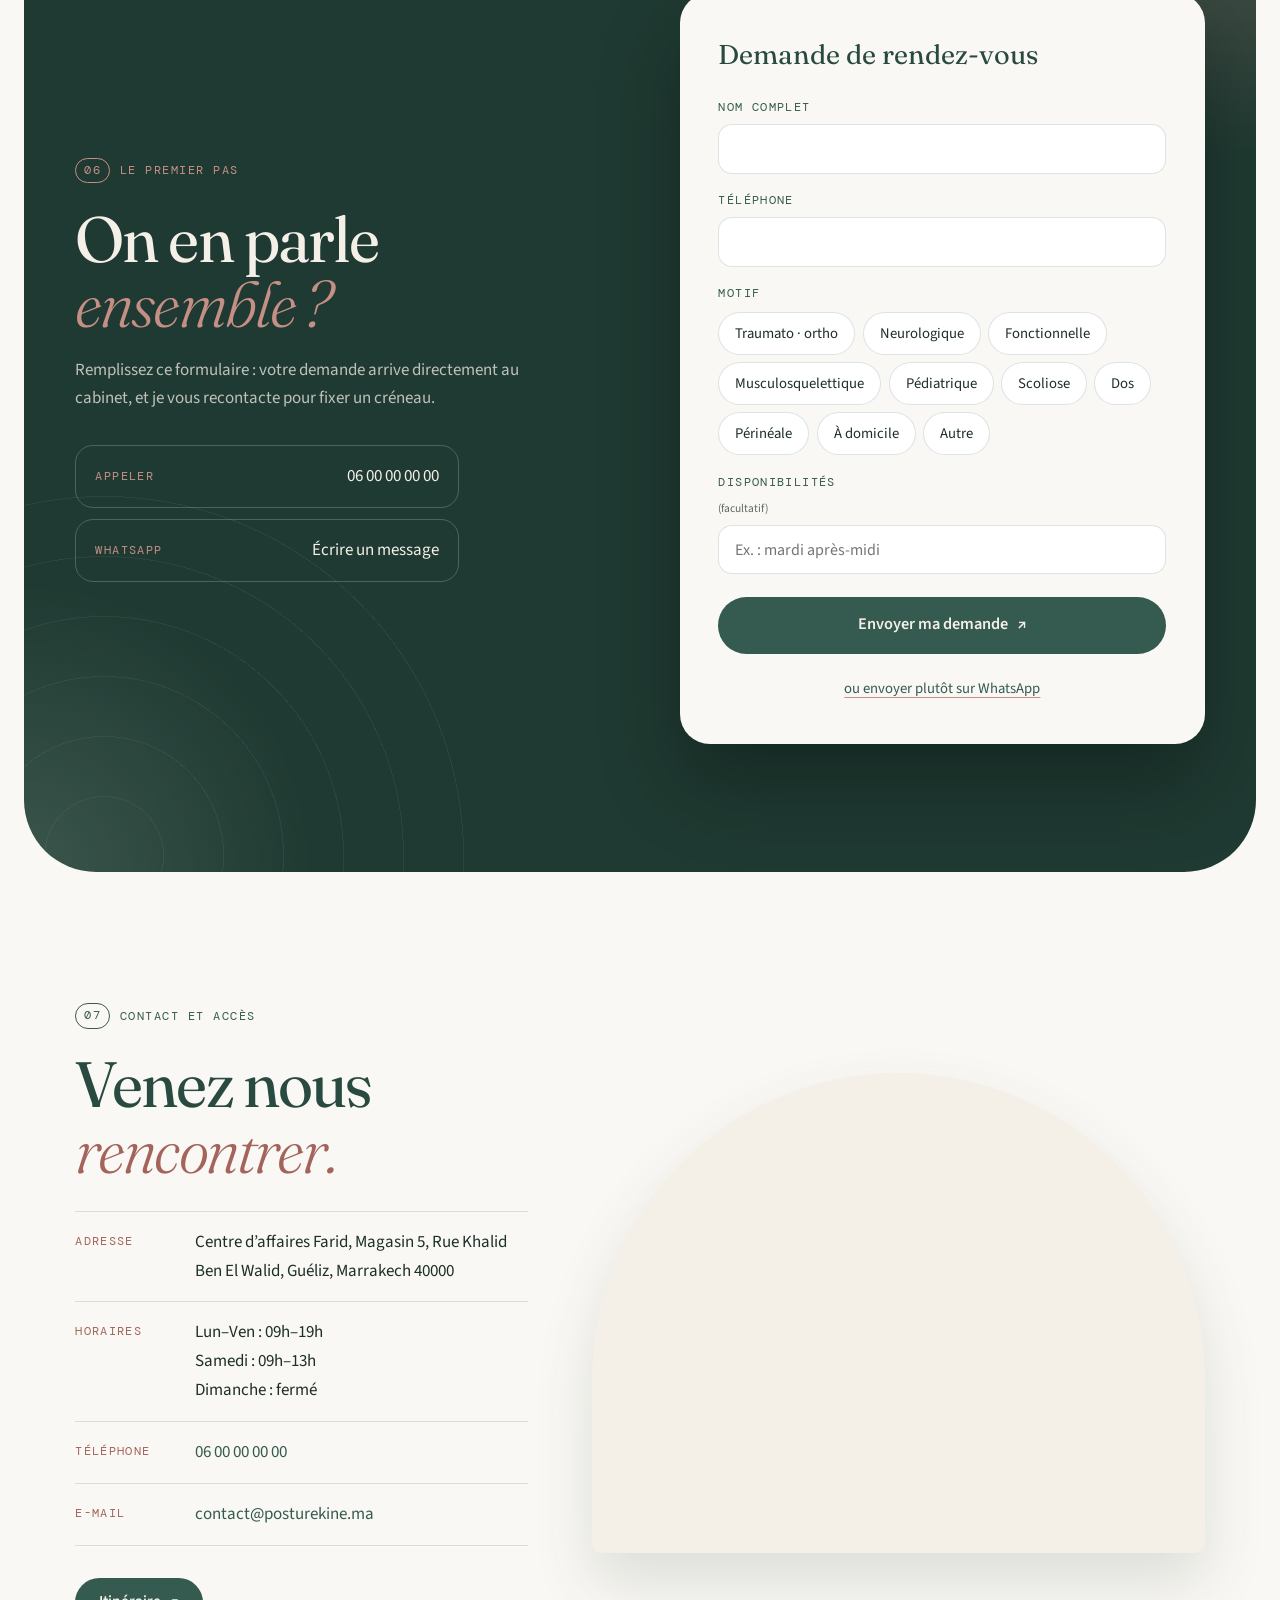
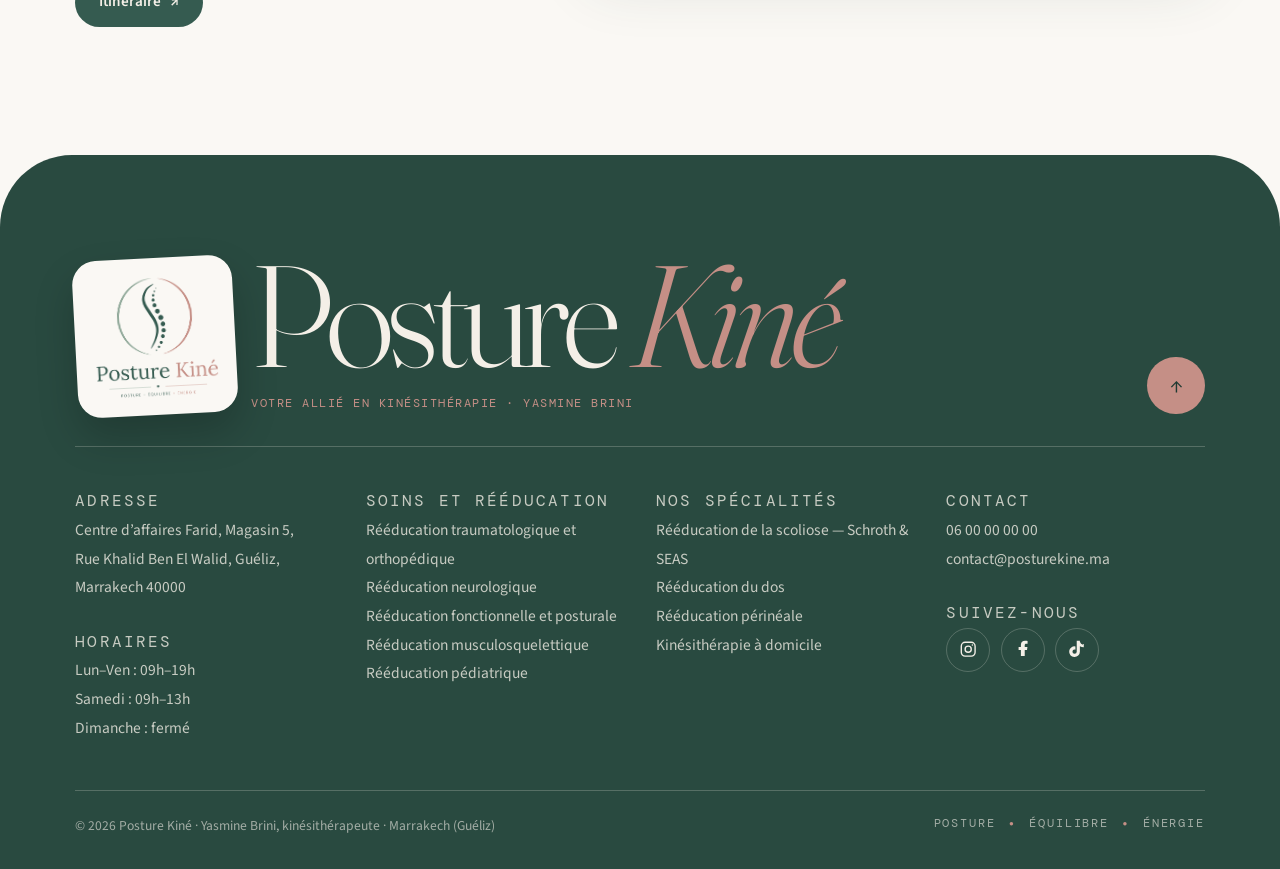
==== commit 93b5f492: "Passage GitHub Pages" ====
--- a/index.html
+++ b/index.html
@@ -471,10 +471,9 @@
           <a href="#" data-whatsapp target="_blank" rel="noopener noreferrer"><span class="rdv__direct-label">WhatsApp</span><span>Écrire un message</span></a>
         </div>
       </div>
-      <!-- Netlify Forms : chaque demande est envoyée par e-mail (à configurer dans Netlify > Notifications) -->
-      <form class="rdv-form reveal" name="rendez-vous" method="POST" data-netlify="true" netlify-honeypot="bot-field" data-rdv-form>
-        <input type="hidden" name="form-name" value="rendez-vous" />
-        <p hidden><label>Ne pas remplir <input name="bot-field" /></label></p>
+      <!-- Formulaire envoyé par e-mail via FormSubmit (adresse à régler dans script.js > CABINET.formEmail) -->
+      <form class="rdv-form reveal" name="rendez-vous" method="POST" data-rdv-form>
+        <p hidden><label>Ne pas remplir <input name="_honey" tabindex="-1" autocomplete="off" /></label></p>
         <p class="rdv-form__title">Demande de rendez-vous</p>
         <label>Nom complet
           <input name="nom" type="text" autocomplete="name" required />
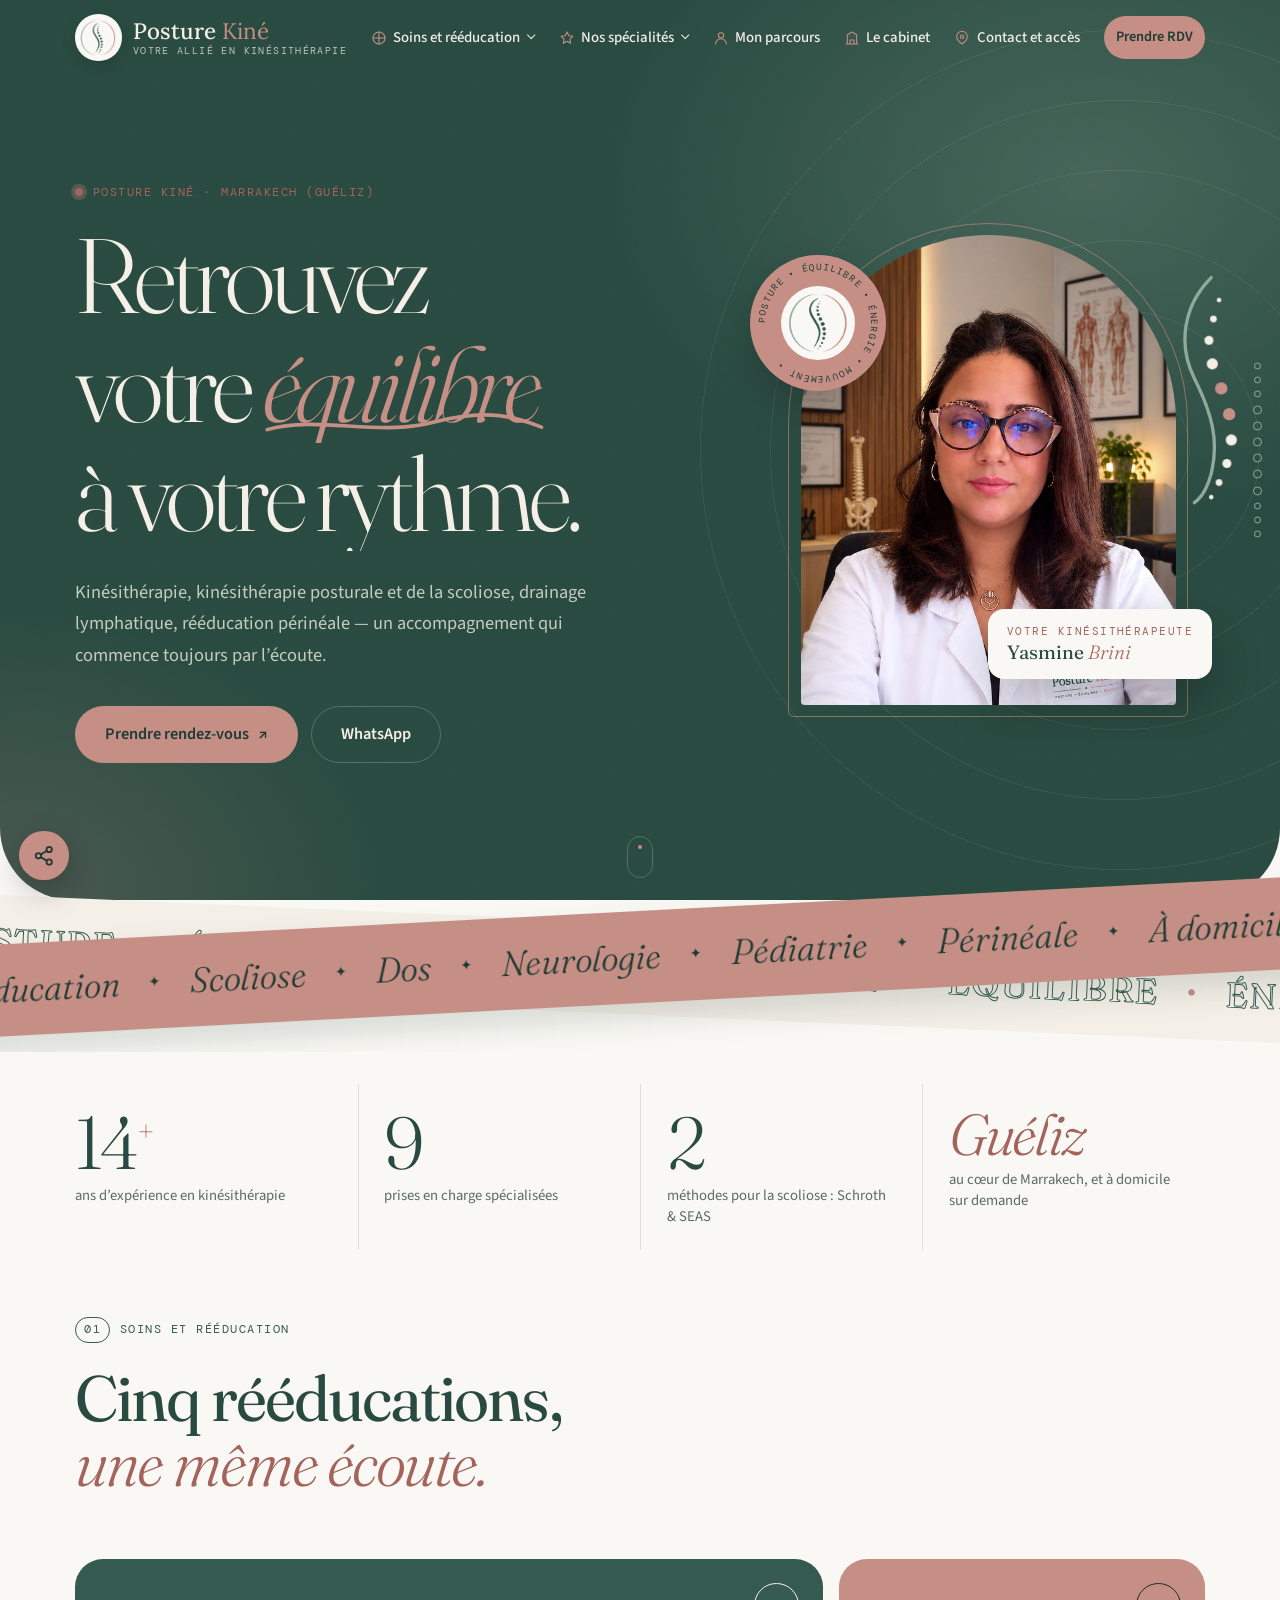
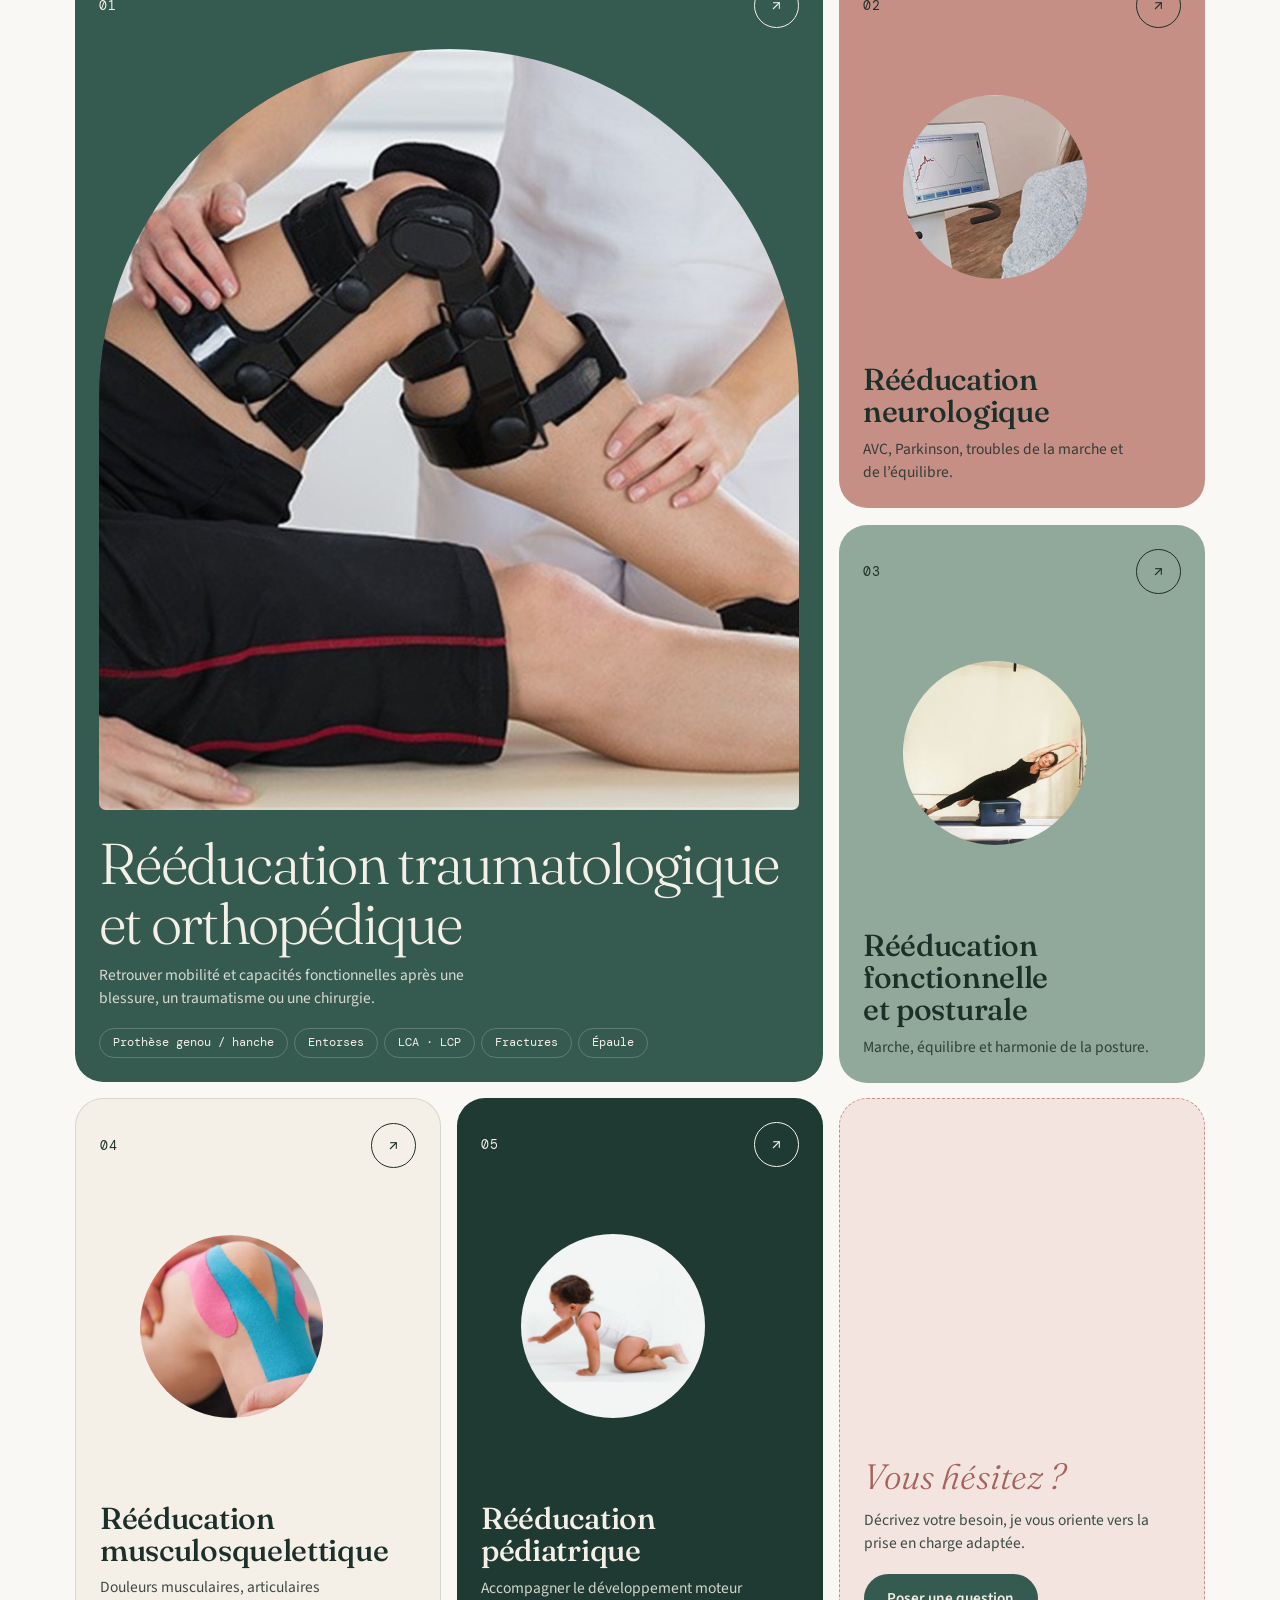
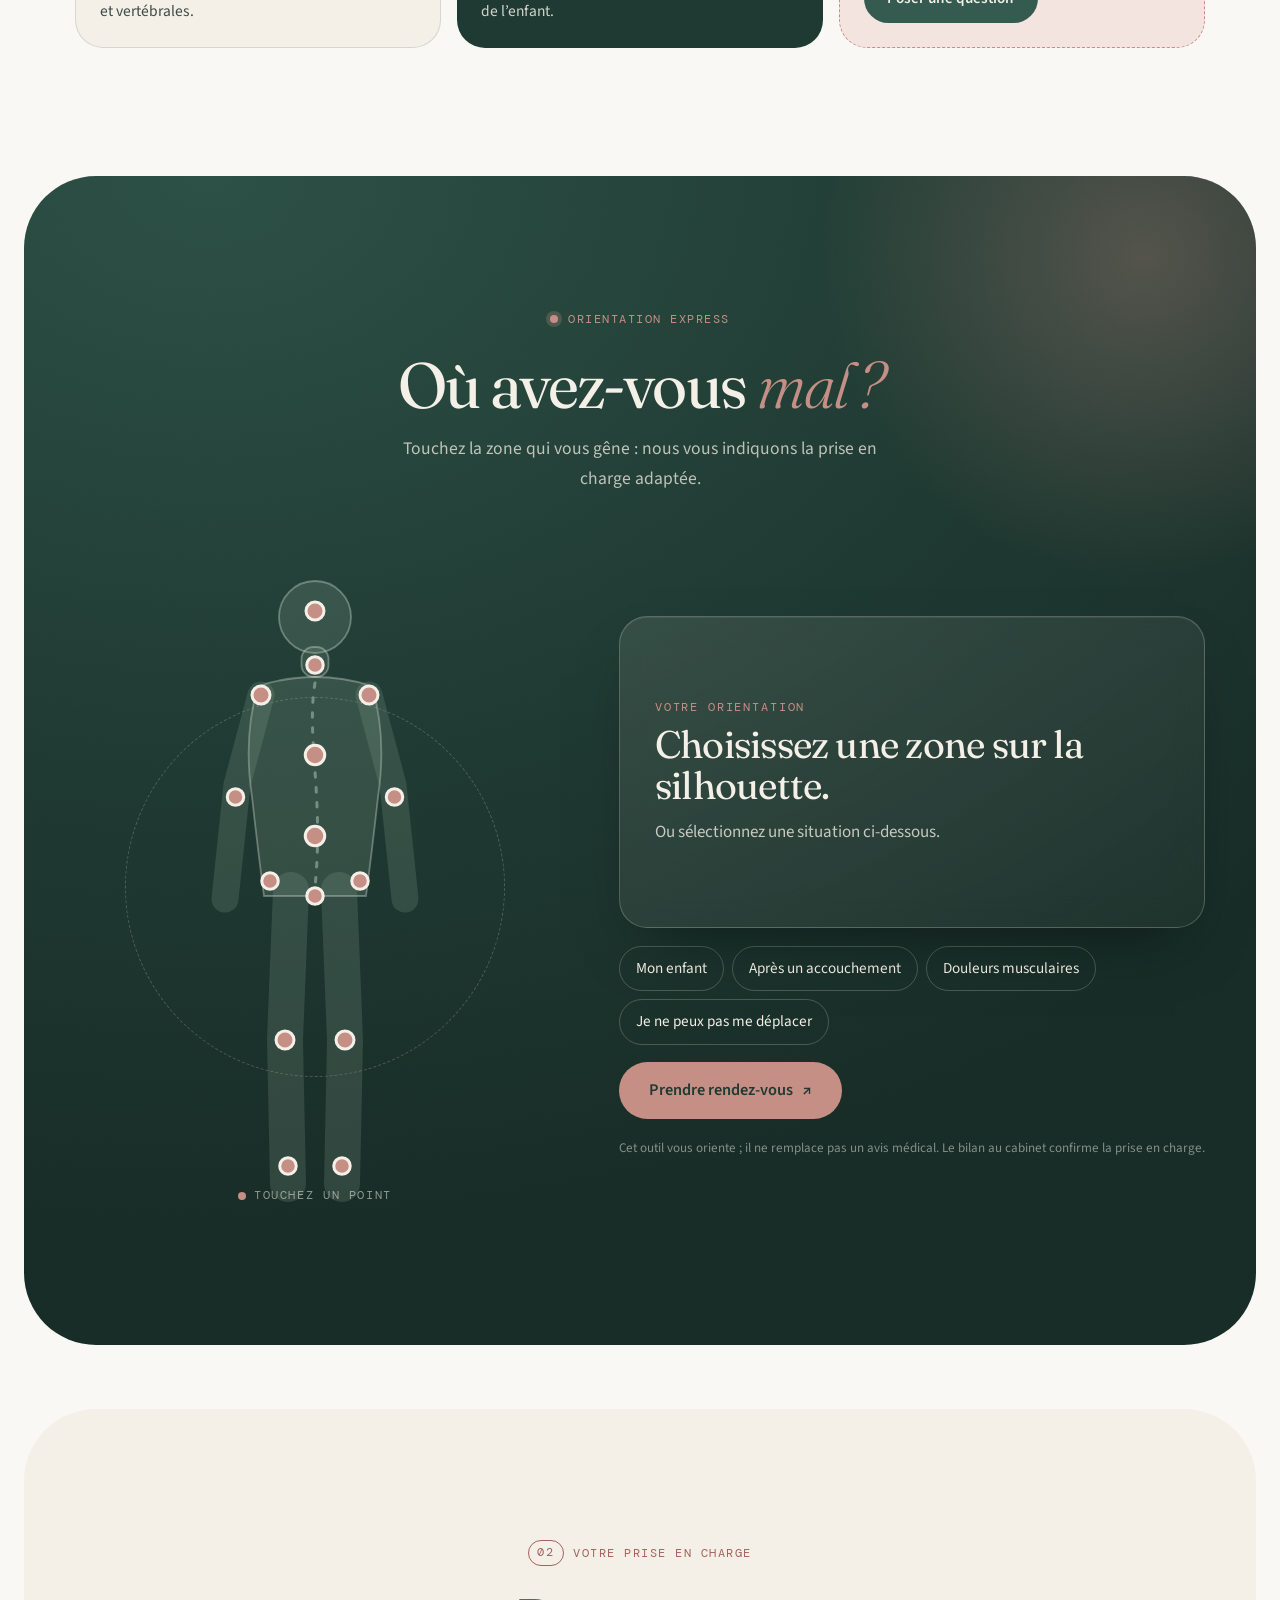
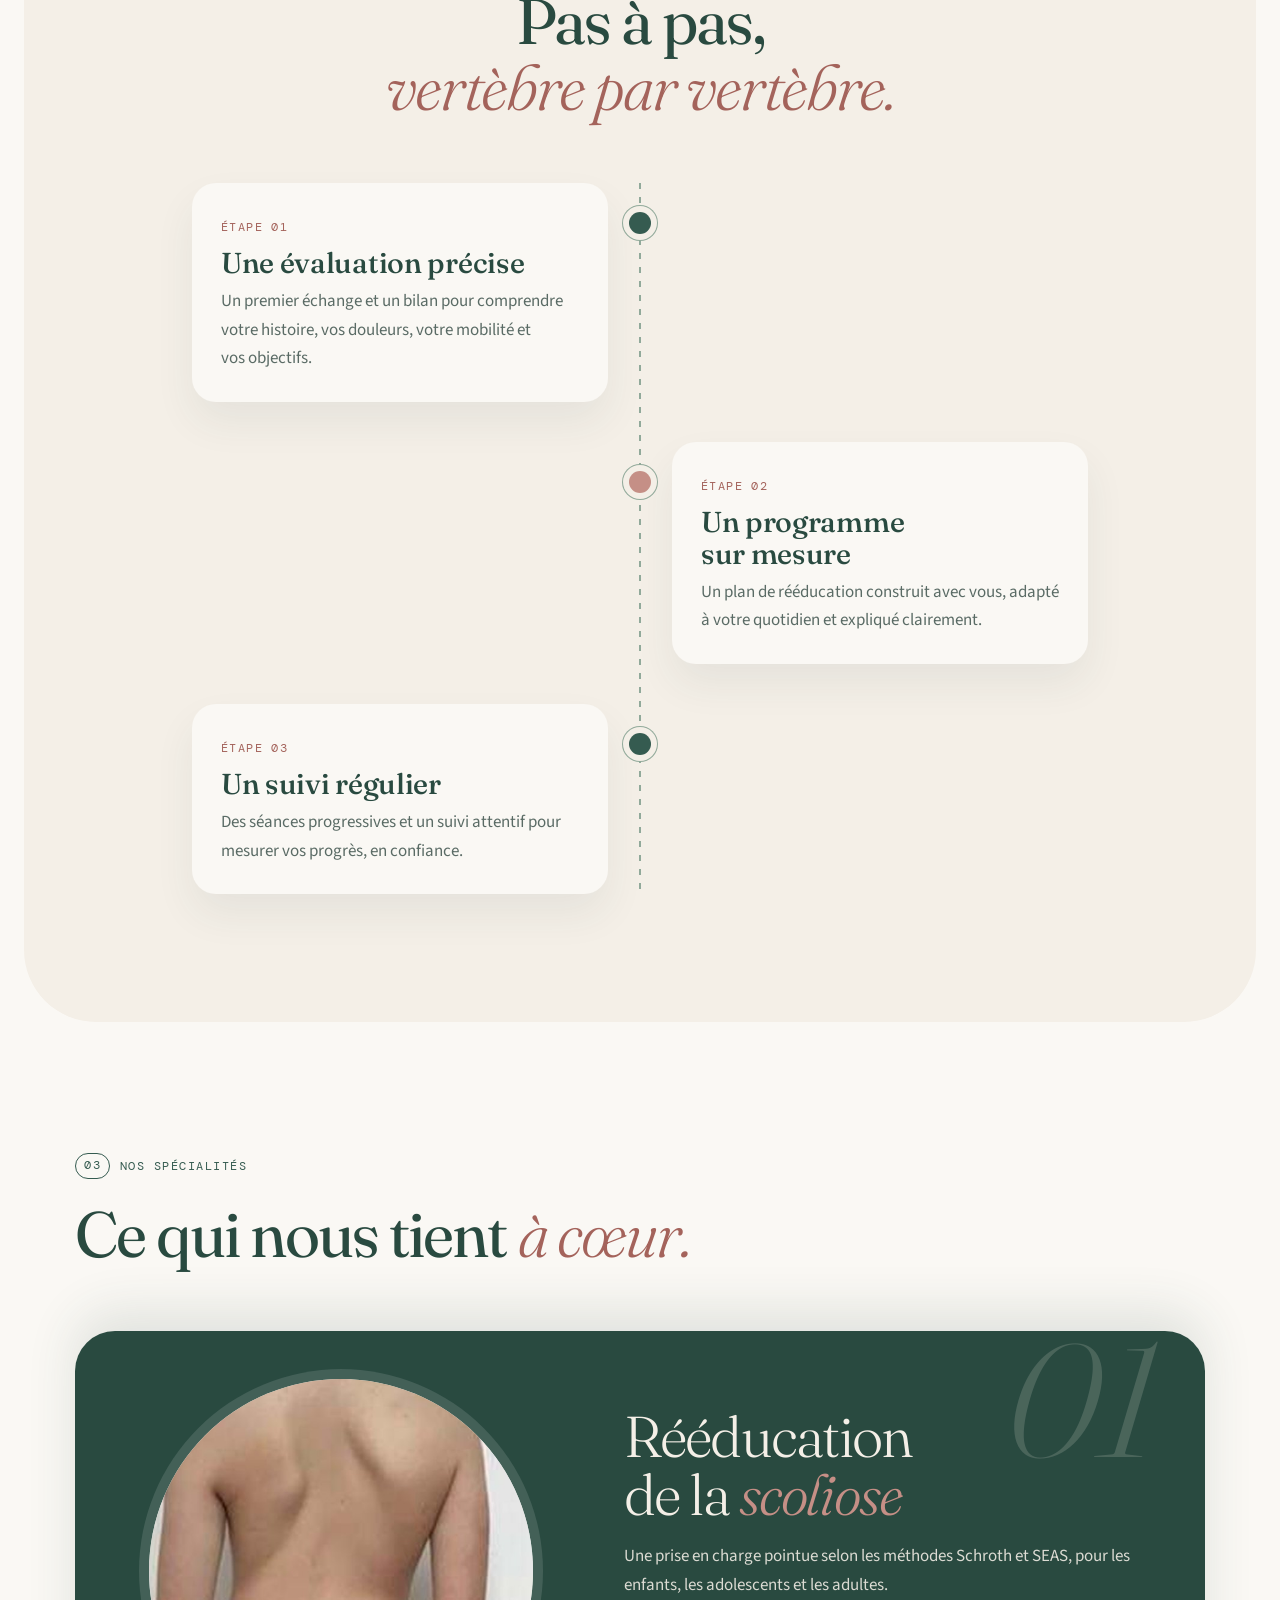
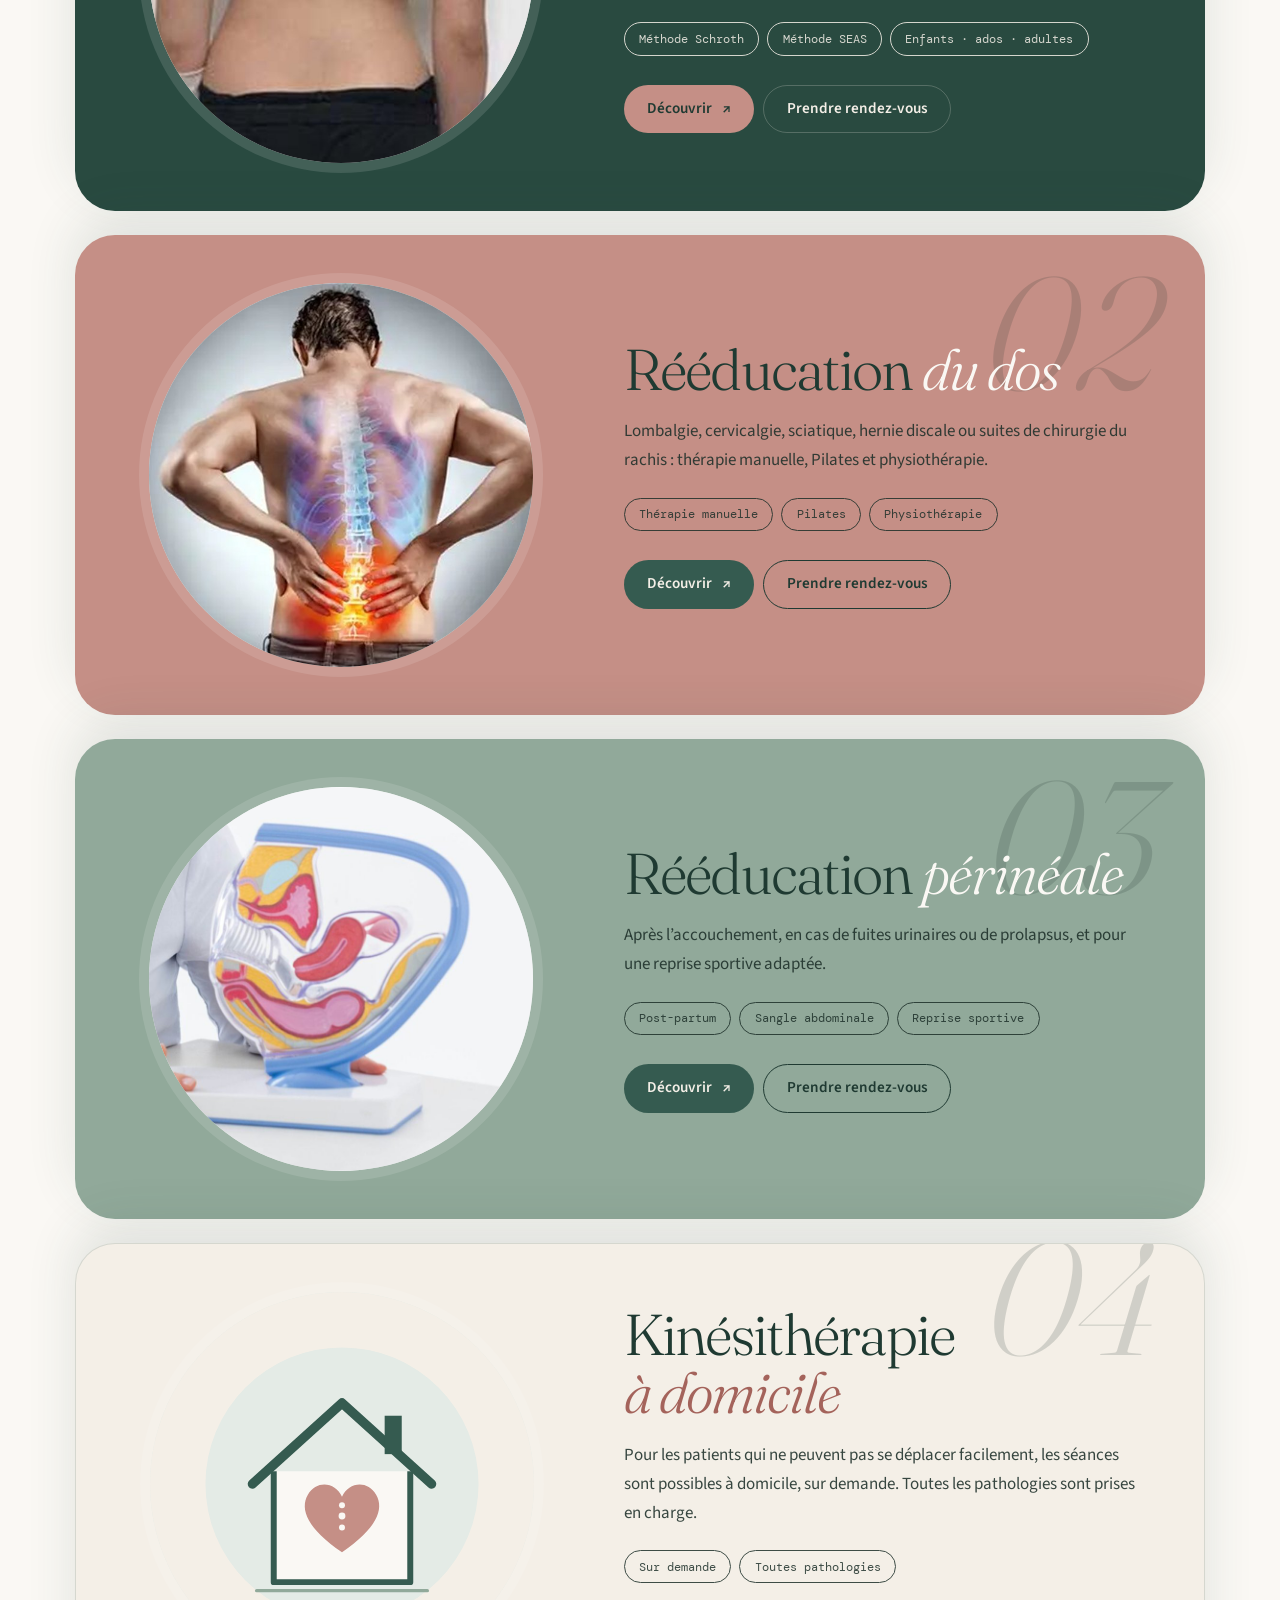
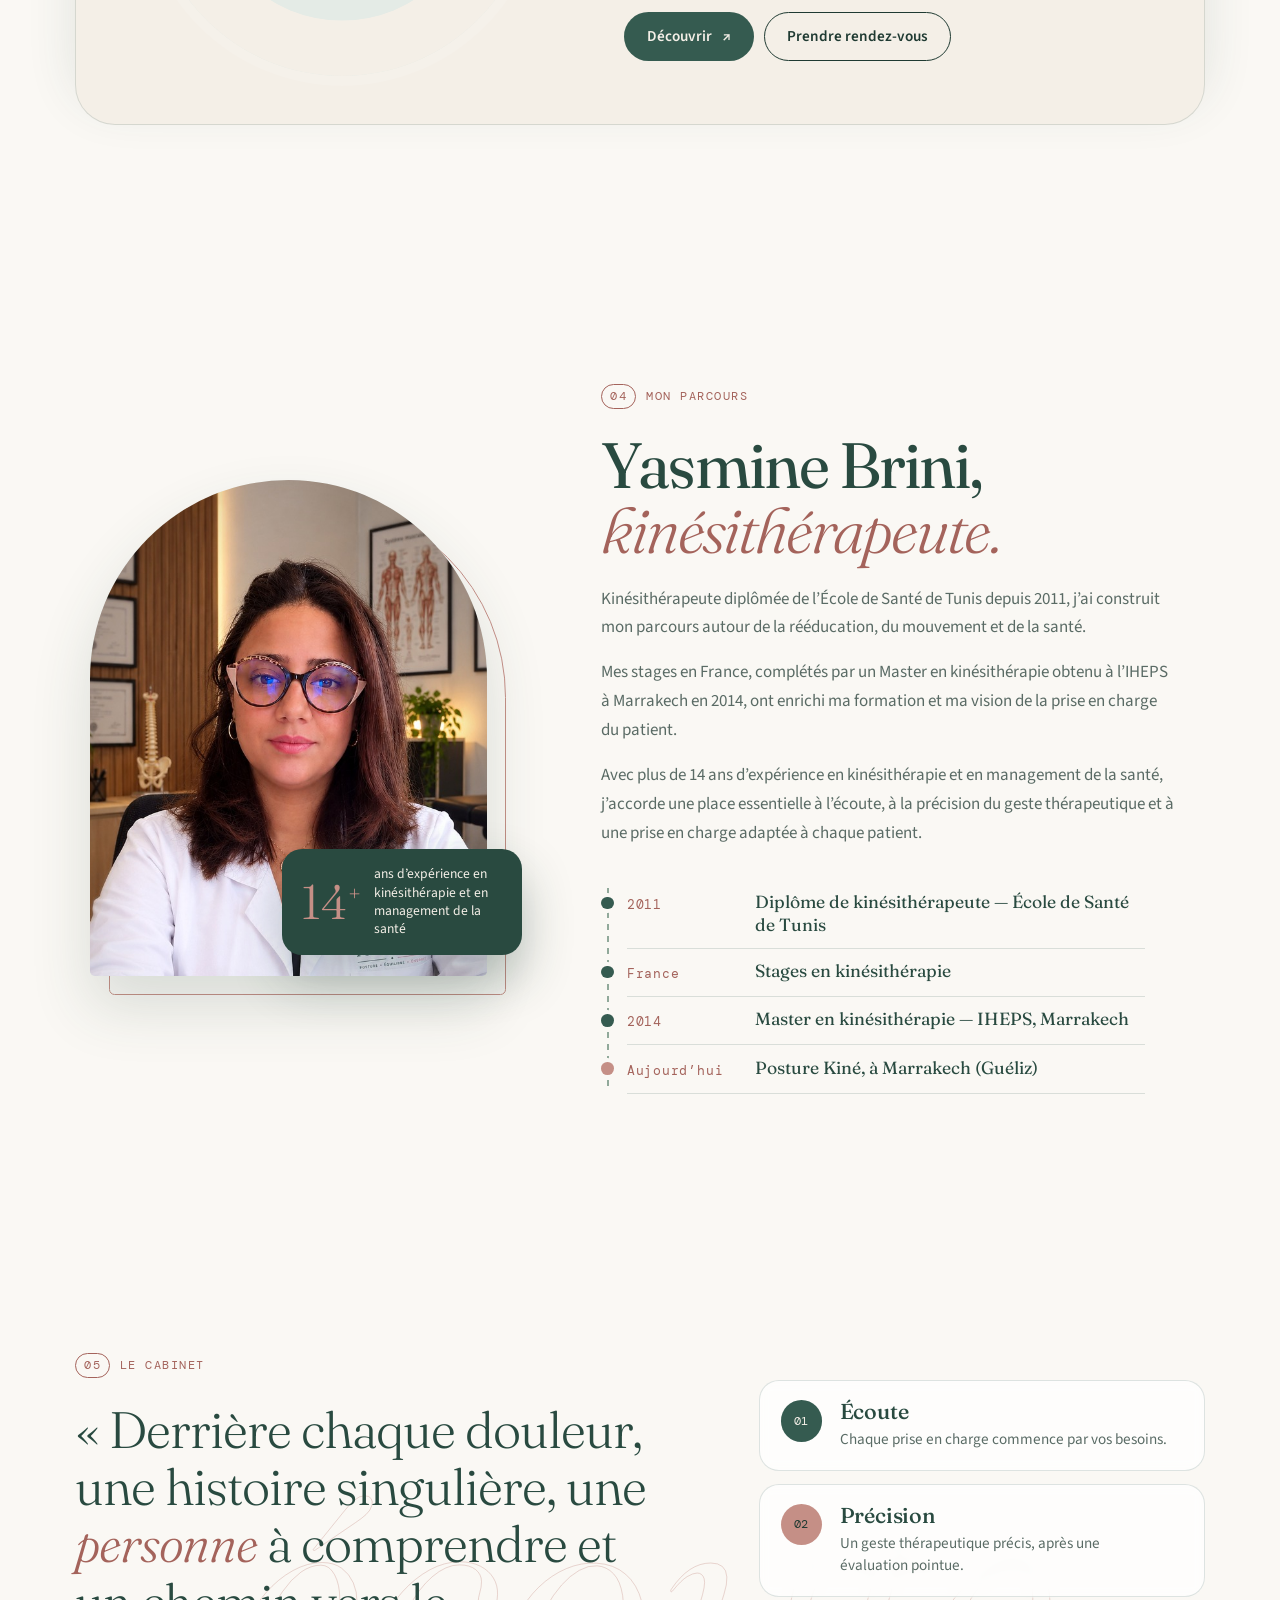
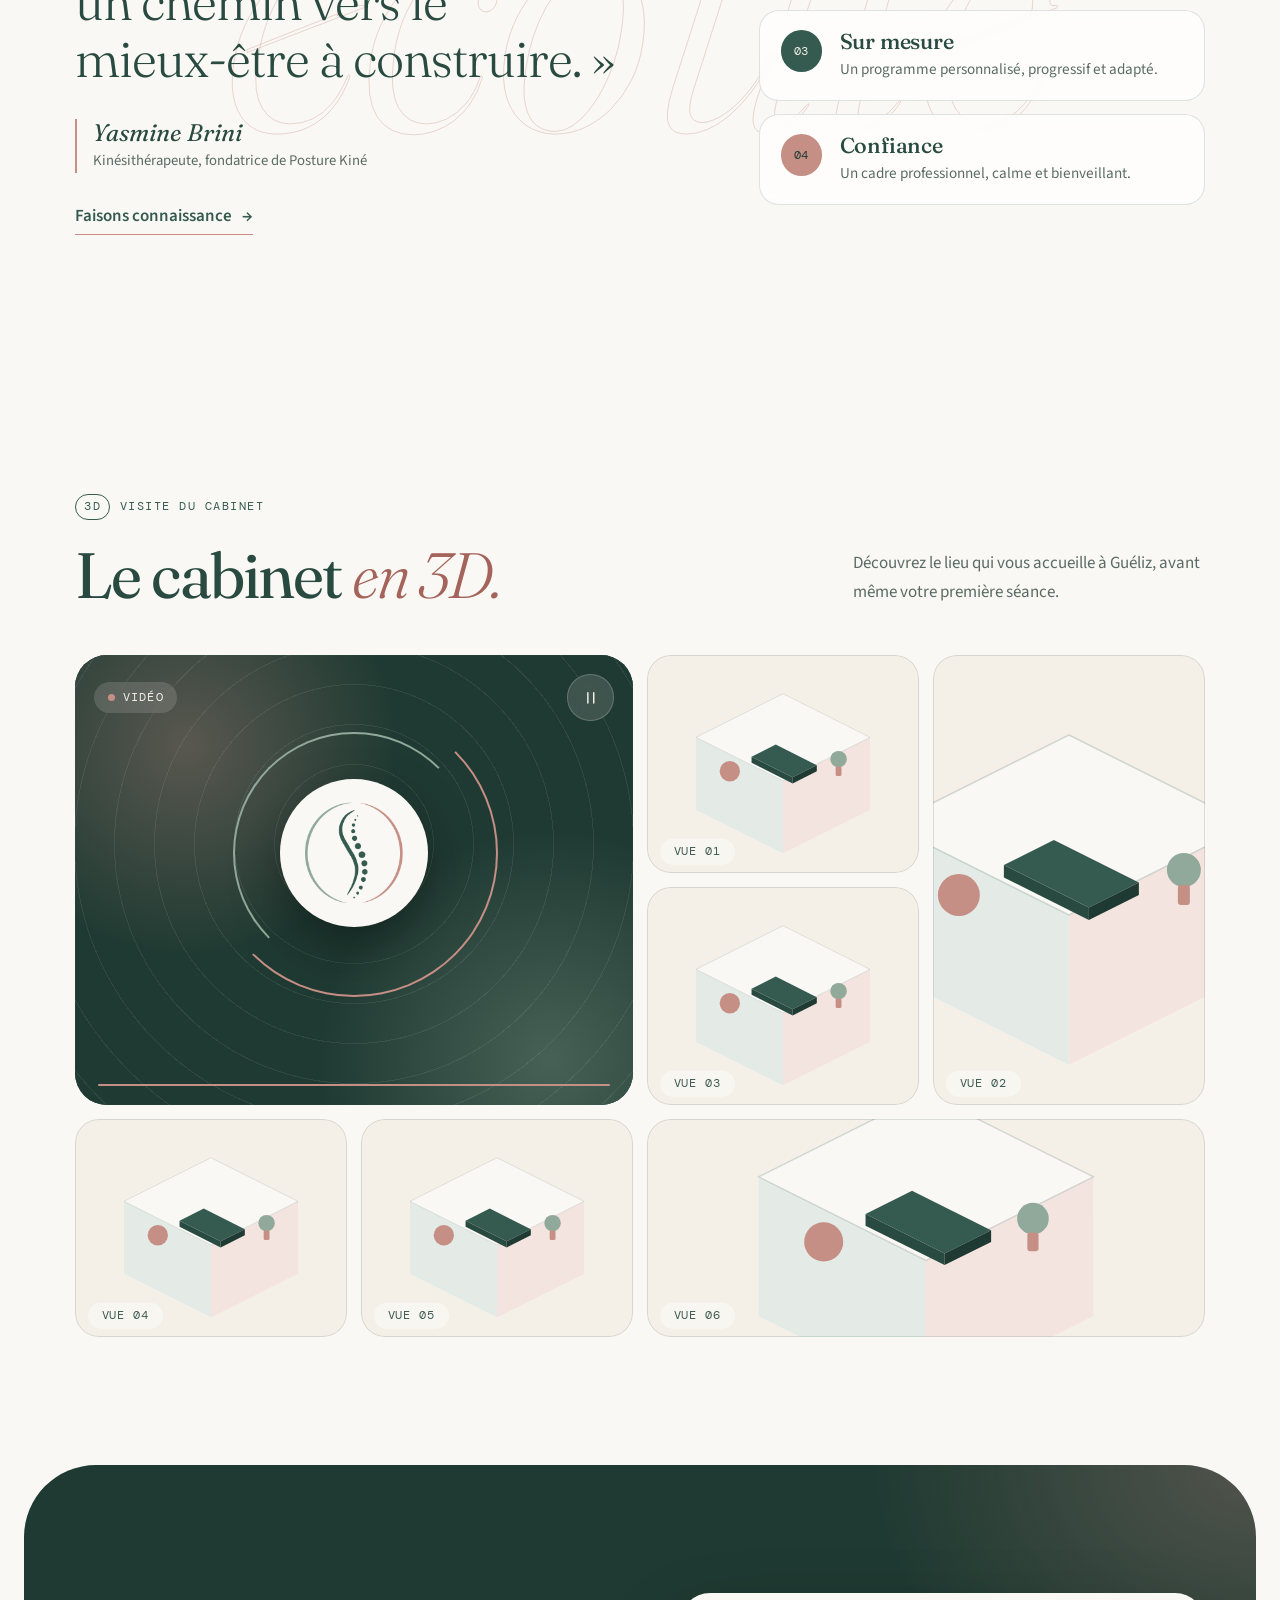
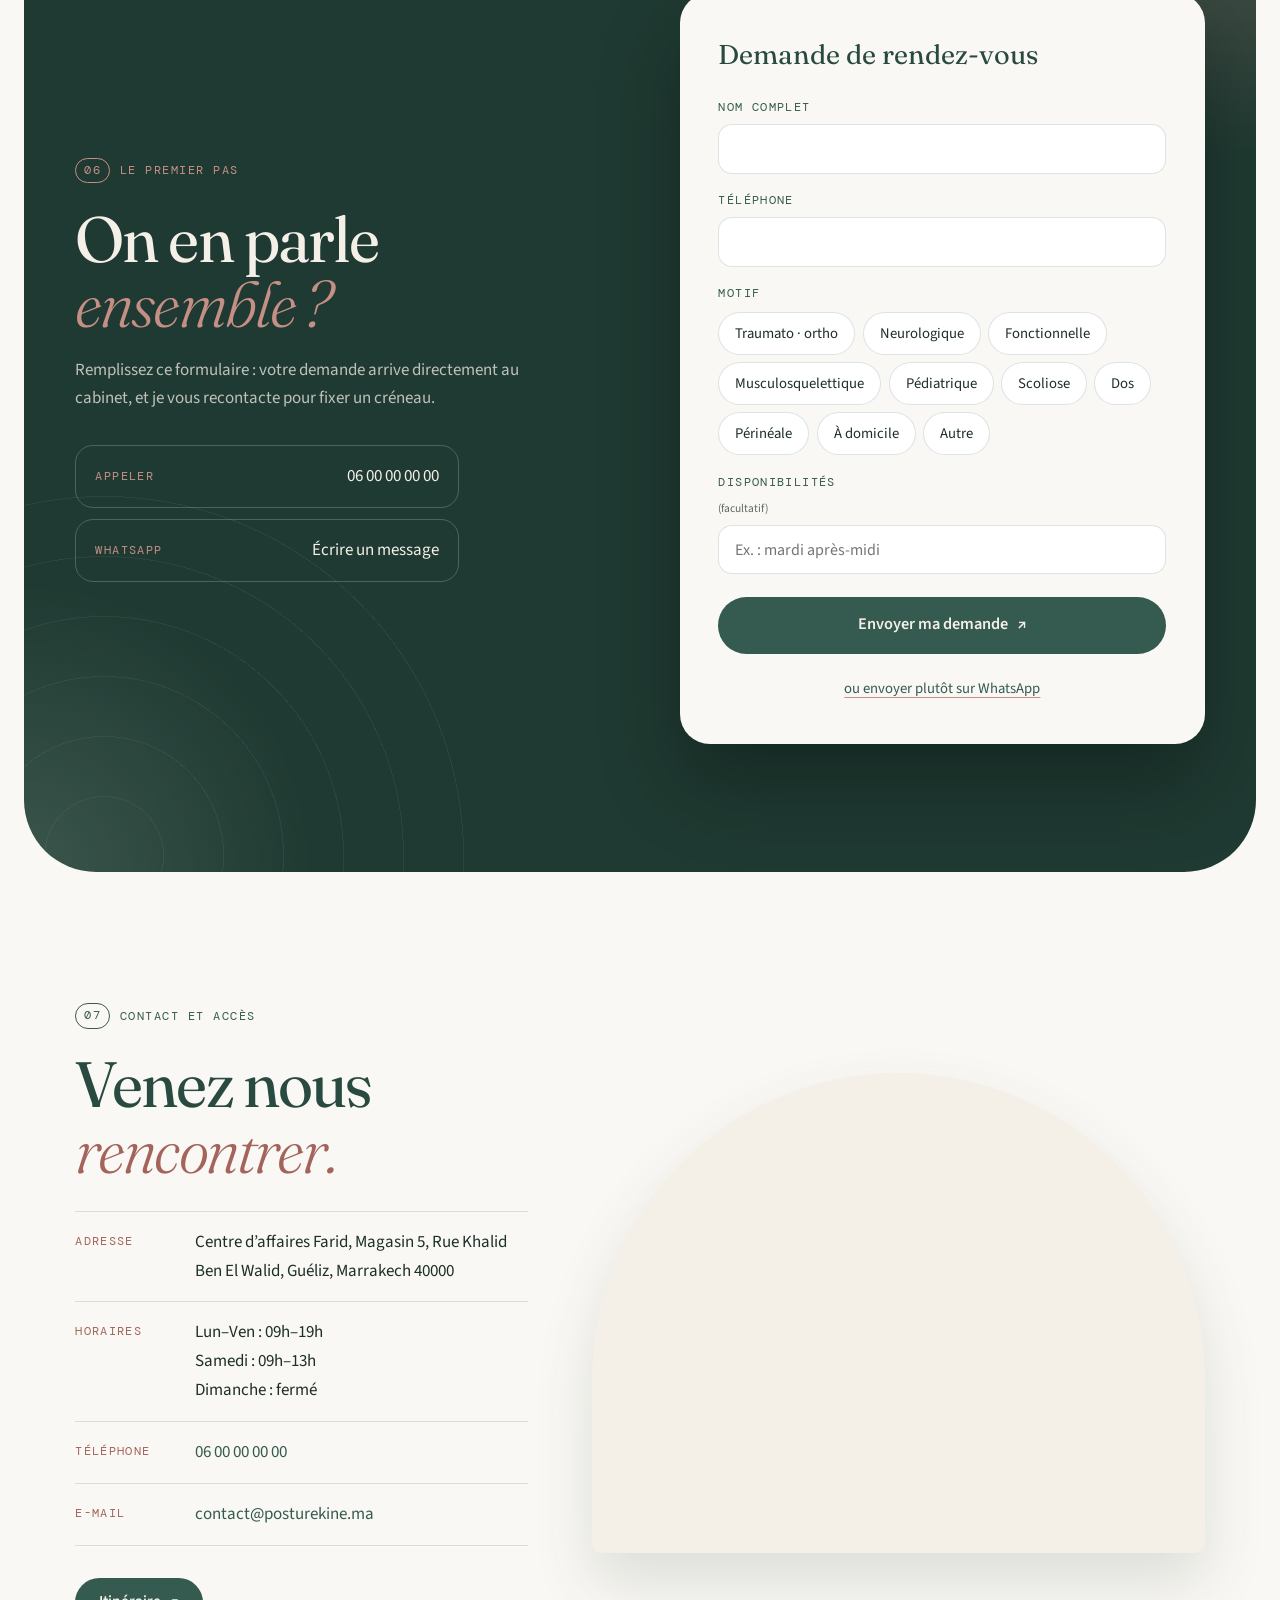
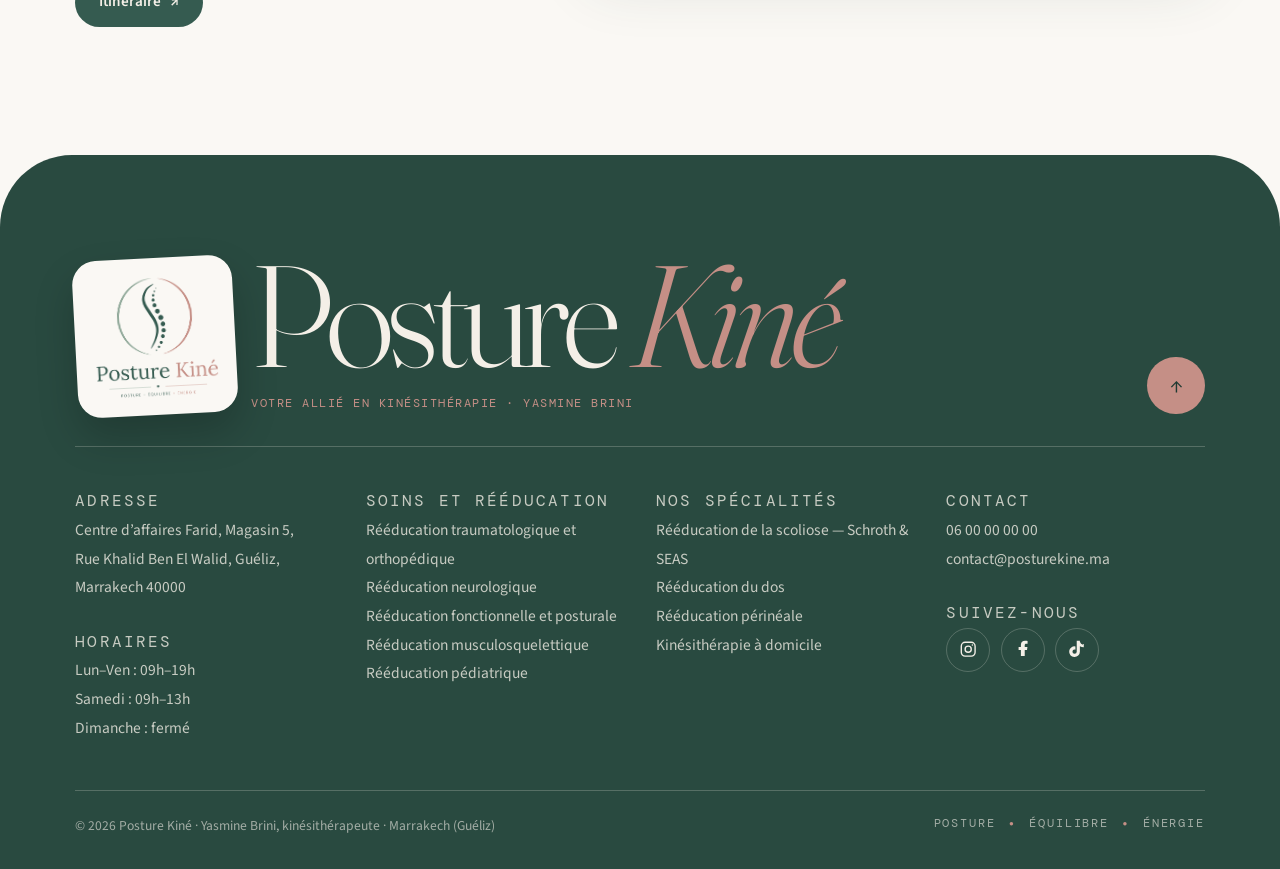
==== commit ddc3103b: "partage" ====
--- a/index.html
+++ b/index.html
@@ -6,6 +6,14 @@
   <meta name="theme-color" content="#294a40" />
   <title>Posture Kiné — Votre allié en kinésithérapie à Marrakech</title>
   <meta name="description" content="Posture Kiné, cabinet de kinésithérapie à Marrakech (Guéliz) : rééducation traumatologique, neurologique, fonctionnelle, pédiatrique, scoliose (Schroth & SEAS), dos, périnéale et à domicile. Yasmine Brini, kinésithérapeute." />
+  <meta property="og:type" content="website" />
+  <meta property="og:site_name" content="Posture Kiné" />
+  <meta property="og:locale" content="fr_FR" />
+  <meta property="og:title" content="Posture Kiné — Votre allié en kinésithérapie à Marrakech" />
+  <meta property="og:description" content="Posture Kiné, cabinet de kinésithérapie à Marrakech (Guéliz) : rééducation traumatologique, neurologique, fonctionnelle, pédiatrique, scoliose (Schroth & SEAS), dos, périnéale et à domicile. Yasmine Brini, kinésithérapeute." />
+  <meta property="og:url" content="https://posturekine.com/" />
+  <meta property="og:image" content="https://posturekine.com/images/yasmine-brini.jpg" />
+  <meta name="twitter:card" content="summary_large_image" />
   <link rel="preconnect" href="https://fonts.googleapis.com" />
   <link rel="preconnect" href="https://fonts.gstatic.com" crossorigin />
   <link href="https://fonts.googleapis.com/css2?family=DM+Mono:wght@400;500&family=Fraunces:ital,opsz,wght@0,9..144,300..600;1,9..144,300..500&family=Lora:wght@400;500&family=Source+Sans+3:wght@400;500;600&display=swap" rel="stylesheet" />
@@ -530,6 +538,7 @@
 
 <script src="layout.js"></script>
 <script src="script.js"></script>
+<script src="share.js" data-accent="#c58f86" data-ink="#1f3a32" data-mobile-bottom="5.6rem"></script>
 <script src="bodymap.js"></script>
 </body>
 </html>
--- a/style.css
+++ b/style.css
@@ -1023,6 +1023,9 @@
 .prose__intro { font-family: var(--display); font-weight: 300; font-size: clamp(1.35rem, 2.6vw, 1.75rem) !important; line-height: 1.35; color: var(--forest-deep) !important; letter-spacing: -0.01em; margin-bottom: 1.6rem !important; }
 .prose h2 { font-size: clamp(1.7rem, 3.6vw, 2.4rem); margin: 3rem 0 1.3rem; }
 .prose h2:first-child { margin-top: 0; }
+.prose__figure { margin: 2.2rem 0; }
+.prose__figure .media { aspect-ratio: 16 / 10; border-radius: 28px; box-shadow: 0 30px 60px rgba(41, 74, 64, 0.14); }
+.prose__figure figcaption { margin-top: 0.9rem; font-family: var(--display); font-style: italic; color: var(--muted); text-align: center; }
 
 .pills { list-style: none; display: flex; flex-wrap: wrap; gap: 0.55rem; margin: 0 0 1.6rem; padding: 0; }
 .pills li {
